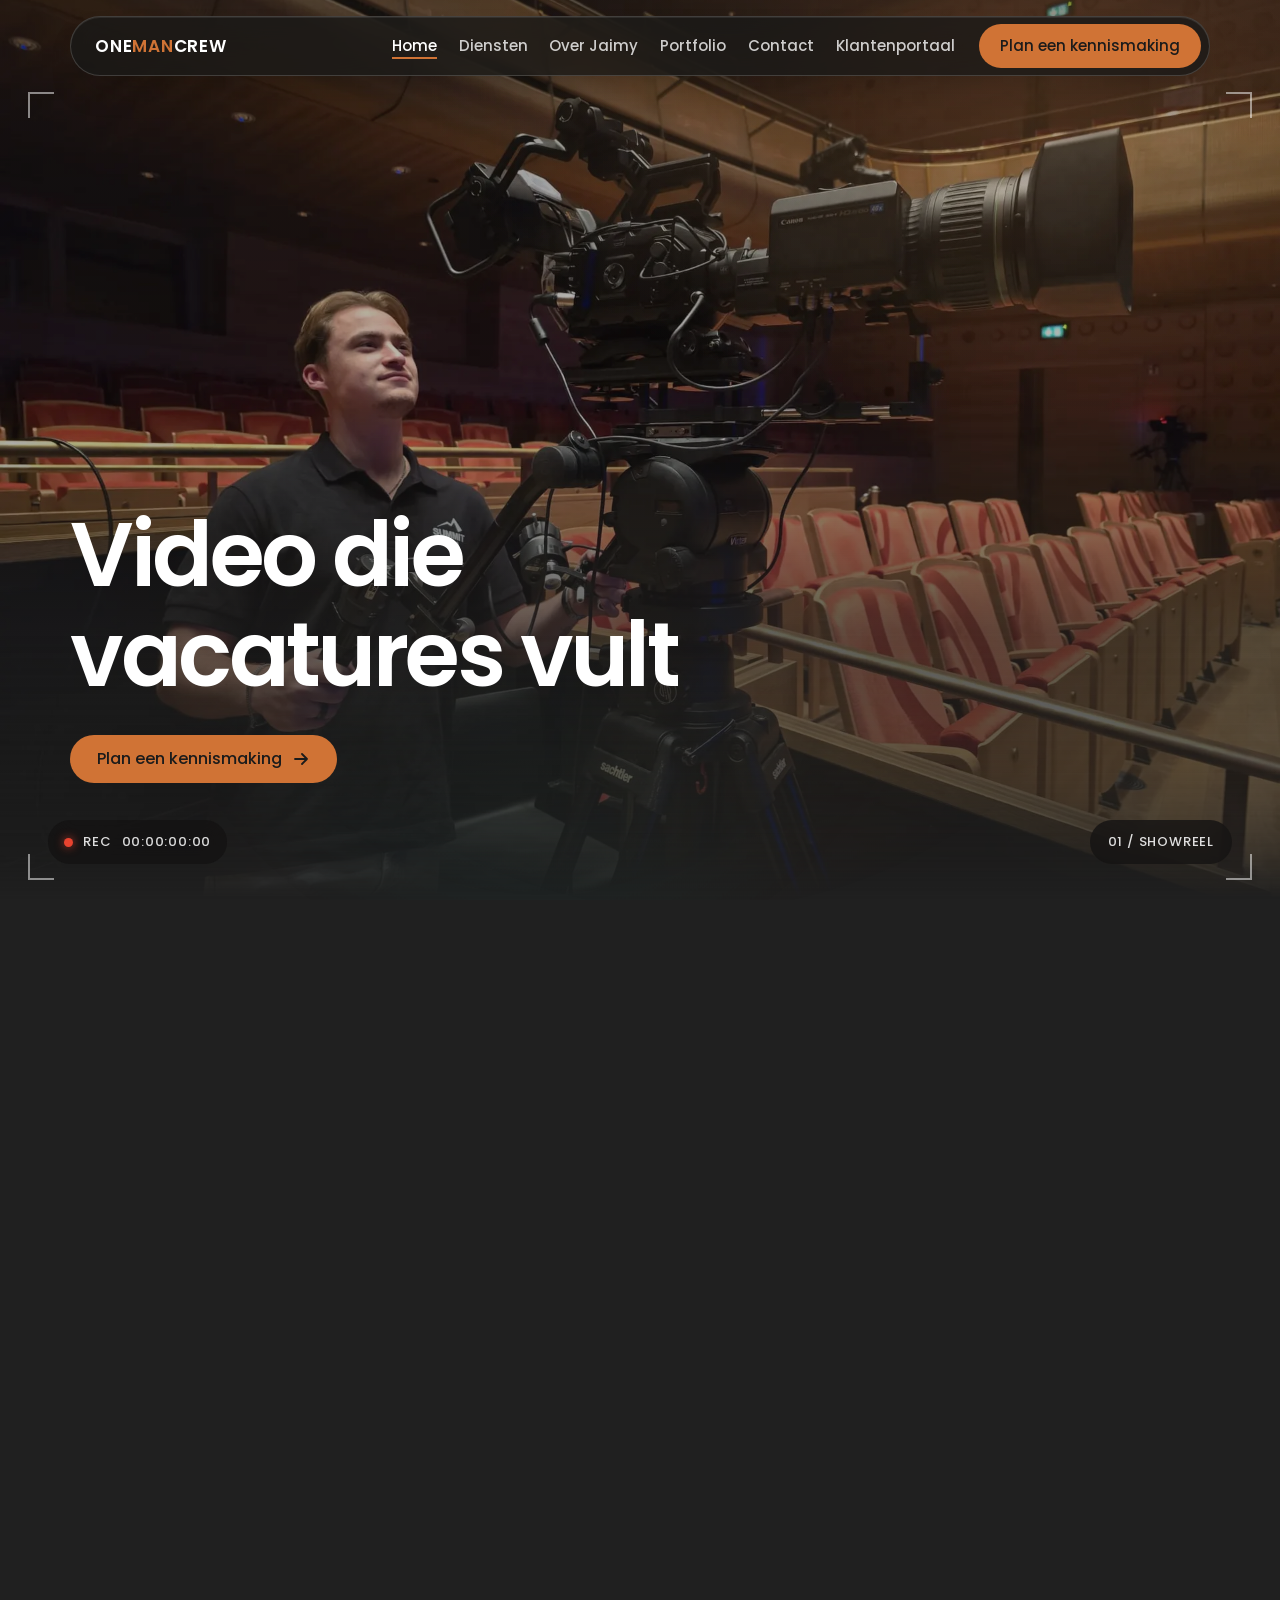
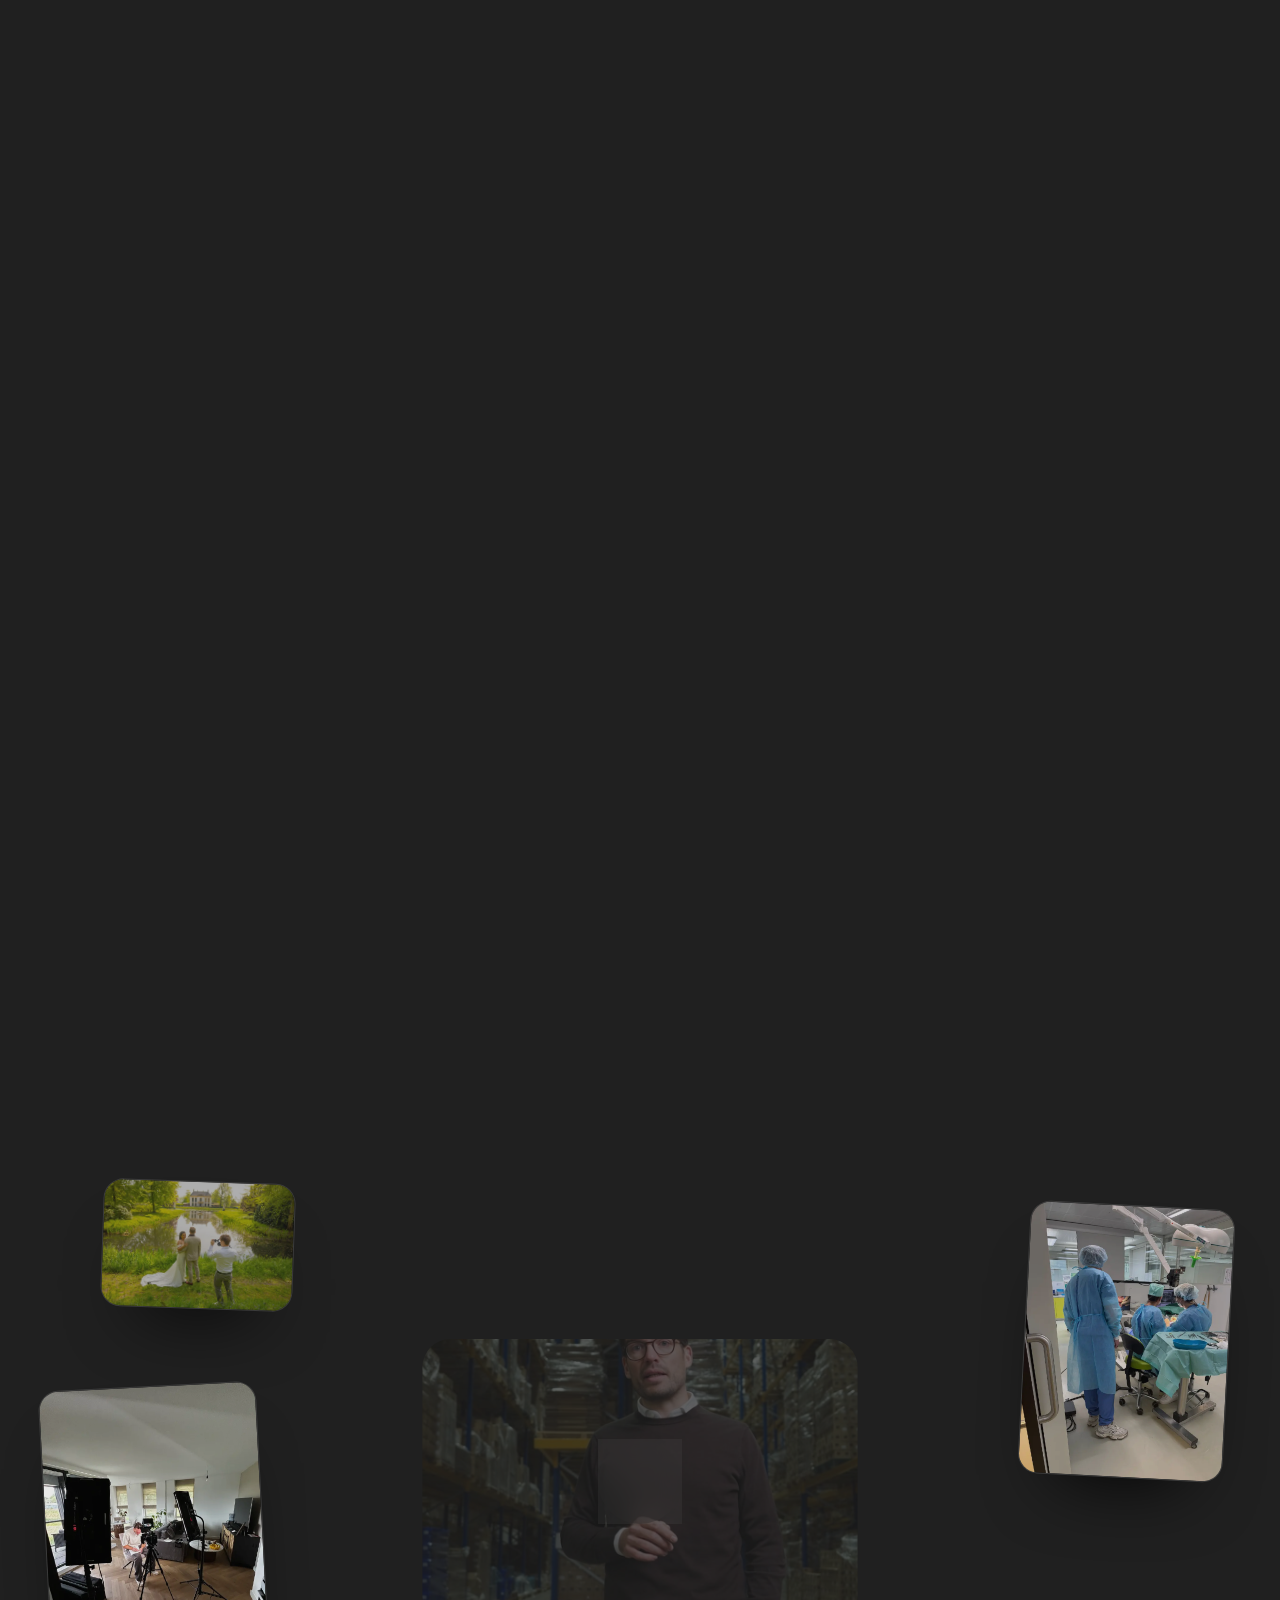
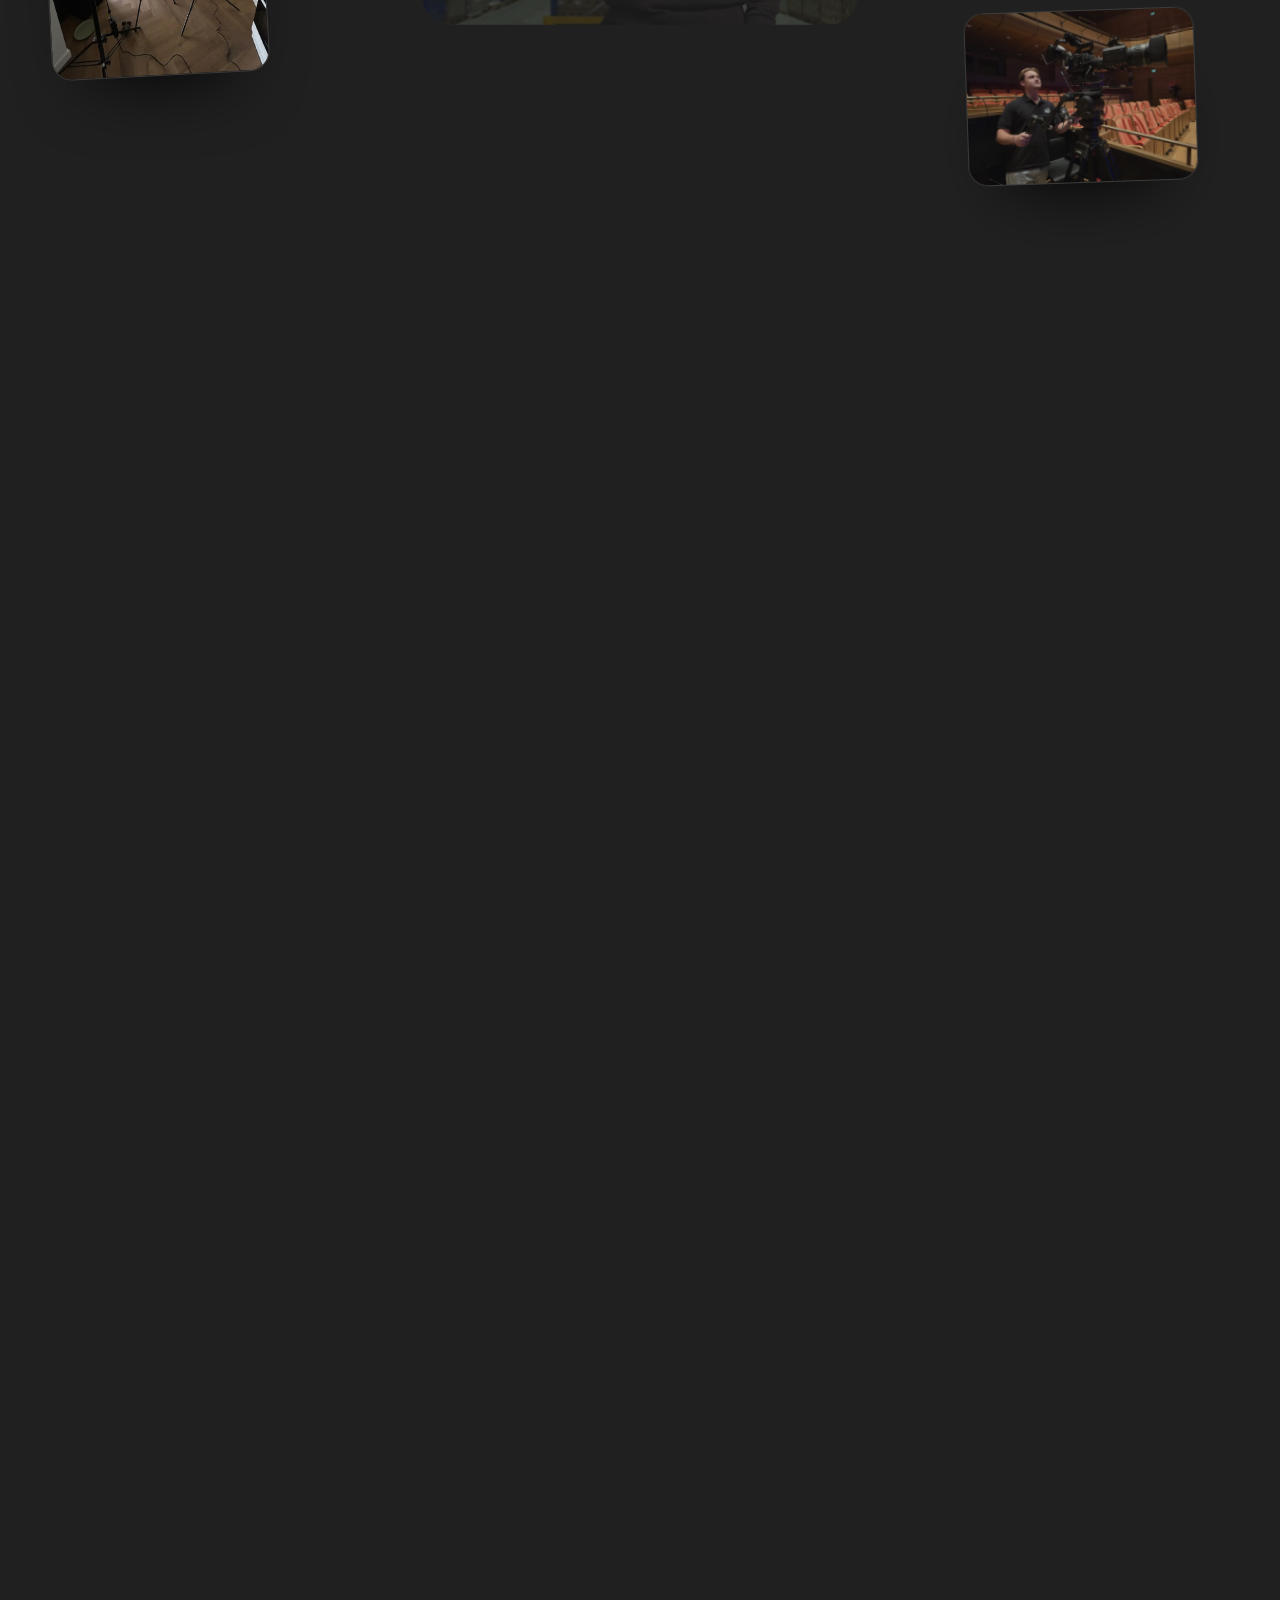
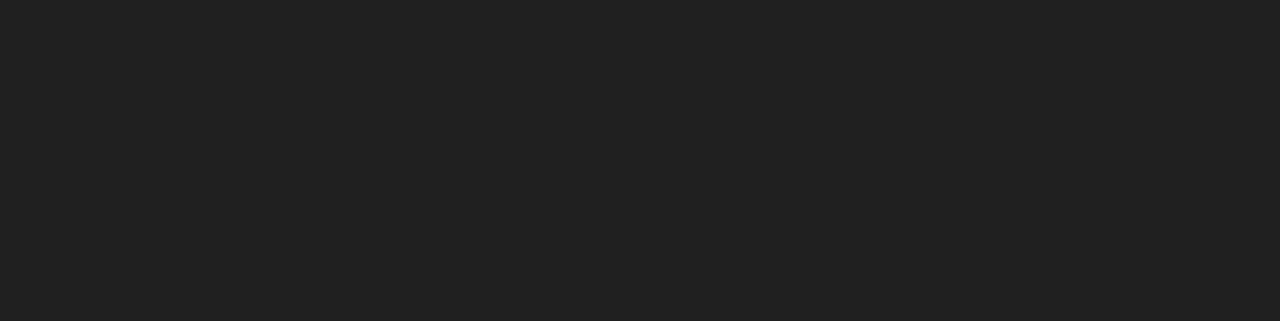
==== index.html @ 844a13d9 "Home-links wijzen naar index.html in plaats van ./ (werkt ook zonder webserver) Co-Authored-By: Clau" ====
<!DOCTYPE html>
<html lang="nl">
<head>
  <meta charset="UTF-8">
  <meta name="viewport" content="width=device-width, initial-scale=1.0, viewport-fit=cover">
  <title>ONEMANCREW | Videoproductie voor werving, onboarding en instructie</title>
  <meta name="description" content="ONEMANCREW maakt wervingsvideo's, instructievideo's en recruitment advertenties die vacatures sneller vullen en onboarding verlichten. Vanuit Limmen, actief in heel Nederland.">
  <meta name="theme-color" content="#202020">
  <link rel="canonical" href="https://onemancrew.nl/">

  <meta property="og:type" content="website">
  <meta property="og:title" content="ONEMANCREW | Videoproductie voor werving, onboarding en instructie">
  <meta property="og:description" content="Video die vacatures sneller vult, onboarding verlicht en kennis vasthoudt. Ontdek wat ONEMANCREW voor jouw bedrijf kan maken.">
  <meta property="og:url" content="https://onemancrew.nl/">
  <meta property="og:image" content="https://onemancrew.nl/assets/img/og-image.jpg">
  <meta property="og:locale" content="nl_NL">
  <meta property="og:site_name" content="ONEMANCREW">
  <meta name="twitter:card" content="summary_large_image">

  <link rel="icon" type="image/png" href="assets/icons/favicon.png">
  <link rel="apple-touch-icon" href="assets/icons/apple-touch-icon.png">
  <link rel="preload" href="assets/fonts/poppins-600.woff2" as="font" type="font/woff2" crossorigin>
  <link rel="preload" href="assets/fonts/poppins-400.woff2" as="font" type="font/woff2" crossorigin>
  <link rel="stylesheet" href="assets/css/tokens.css">
  <link rel="stylesheet" href="assets/css/base.css">
  <link rel="stylesheet" href="assets/css/components.css">
  <link rel="stylesheet" href="assets/css/pages.css">
  <link rel="stylesheet" href="assets/css/flow.css">
  <link rel="stylesheet" href="assets/css/home.css">

  <script type="application/ld+json">
  {
    "@context": "https://schema.org",
    "@type": "LocalBusiness",
    "name": "ONEMANCREW",
    "description": "ONEMANCREW maakt wervingsvideo's, info- en instructievideo's en recruitment advertenties voor bedrijven in heel Nederland.",
    "image": "https://onemancrew.nl/assets/img/og-image.jpg",
    "url": "https://onemancrew.nl/",
    "taxID": "93161301",
    "telephone": "+31624623857",
    "email": "contact@onemancrew.nl",
    "address": {
      "@type": "PostalAddress",
      "addressLocality": "Limmen",
      "addressRegion": "Noord-Holland",
      "addressCountry": "NL"
    },
    "areaServed": "NL",
    "founder": {
      "@type": "Person",
      "name": "Jaimy van der Meer"
    },
    "sameAs": [
      "https://www.linkedin.com/company/onemancrew",
      "https://www.instagram.com/onemancrew"
    ]
  }
  </script>
</head>
<body class="home" data-home>
  <a class="skip-link" href="#main">Direct naar inhoud</a>

  <header class="nav" data-nav>
    <div class="nav__pill">
      <a class="wordmark" href="index.html" aria-label="ONEMANCREW, naar de homepage">ONE<span>MAN</span>CREW</a>
      <nav class="nav__links" aria-label="Hoofdnavigatie">
        <ul>
          <li><a href="index.html" aria-current="page">Home</a></li>
          <li><a href="#aanbod">Diensten</a></li>
          <li><a href="over-ons.html">Over Jaimy</a></li>
          <li><a href="portfolio.html">Portfolio</a></li>
          <li><a href="contact.html">Contact</a></li>
          <li><a href="portaal/login.html">Klantenportaal</a></li>
        </ul>
      </nav>
      <a class="btn btn--primary btn--sm nav__cta" href="contact.html">Plan een kennismaking</a>
      <button type="button" class="nav__toggle" data-menu-toggle aria-expanded="false" aria-controls="menu" aria-label="Menu openen">
        <span></span><span></span>
      </button>
    </div>
  </header>

  <div class="menu" id="menu" data-menu data-lenis-prevent hidden>
    <nav aria-label="Mobiele navigatie">
      <ul class="menu__list">
        <li><a href="index.html" aria-current="page">Home</a></li>
        <li><a href="#aanbod">Diensten</a></li>
        <li><a href="over-ons.html">Over Jaimy</a></li>
        <li><a href="portfolio.html">Portfolio</a></li>
        <li><a href="contact.html">Contact</a></li>
        <li><a href="portaal/login.html">Klantenportaal</a></li>
      </ul>
    </nav>
    <div class="menu__foot">
      <a class="btn btn--primary" href="contact.html">Plan een kennismaking</a>
      <a class="menu__contact" href="tel:+31624623857">+31 6 24623857</a>
      <a class="menu__contact" href="mailto:contact@onemancrew.nl">contact@onemancrew.nl</a>
    </div>
  </div>

  <!-- Eén doorlopende take: vaste achtergrond met gloed, viewfinder en HUD over de hele pagina -->
  <div class="take-bg" aria-hidden="true"><i class="take-bg__warm"></i><i class="take-bg__cool"></i></div>
  <div class="viewfinder take-frame" aria-hidden="true"><i></i><i></i><i></i><i></i></div>
  <div class="take-hud">
    <div class="take-hud__rec">
      <span class="rec" aria-hidden="true"><span class="rec__dot"></span>REC <span data-take-timecode>00:00:00:00</span></span>
      <button type="button" class="hero__pause" data-motion-toggle aria-pressed="false" aria-label="Beweging pauzeren">
        <svg class="icon-pause" viewBox="0 0 14 14" fill="currentColor" aria-hidden="true"><rect x="2" y="1" width="3.5" height="12" rx="1"/><rect x="8.5" y="1" width="3.5" height="12" rx="1"/></svg>
        <svg class="icon-play" viewBox="0 0 14 14" fill="currentColor" aria-hidden="true"><path d="M3 1.2v11.6a.6.6 0 0 0 .9.5l9.3-5.8a.6.6 0 0 0 0-1L3.9.7a.6.6 0 0 0-.9.5z"/></svg>
      </button>
    </div>
    <p class="take-hud__scene" aria-hidden="true" data-take-scene>01 / SHOWREEL</p>
  </div>

  <main id="main">
    <!-- 01 SHOWREEL: schermvullende showreel, één kop, één knop.
         PLACEHOLDER: zet de showreel op assets/video/showreel.mp4 (720p, 10-15 s,
         zonder geluid, 3-5 MB) en vul hieronder data-src="assets/video/showreel.mp4" in.
         Tot die tijd staat de foto er als poster. -->
    <section class="hero take-hero" id="top" data-hero data-scene="Showreel" aria-labelledby="hero-heading">
      <div class="hero__media">
        <picture>
          <source type="image/webp" srcset="assets/img/bts/bts-05-sm.webp 960w, assets/img/bts/bts-05-lg.webp 1920w" sizes="(max-width: 767px) 300vw, 100vw">
          <img class="hero__img" src="assets/img/bts/bts-05.jpg" alt="Cameraman achter een broadcastcamera in een concertzaal met warm verlichte houten wanden" width="2000" height="1500" fetchpriority="high" decoding="async">
        </picture>
        <video class="hero__video" data-hero-video data-src="" autoplay muted loop playsinline preload="none" aria-hidden="true" tabindex="-1"></video>
      </div>
      <div class="hero__shade" aria-hidden="true"></div>
      <div class="wrap take-hero__inner">
        <h1 id="hero-heading"><span class="line"><span>Video die</span></span> <span class="line"><span>vacatures vult</span></span></h1>
        <a class="btn btn--primary take-hero__cta" href="contact.html">Plan een kennismaking
          <svg class="arrow" viewBox="0 0 18 18" fill="none" stroke="currentColor" stroke-width="1.8" stroke-linecap="round" stroke-linejoin="round" aria-hidden="true"><path d="M3 9h12M10 4l5 5-5 5"/></svg>
        </a>
      </div>
    </section>

    <!-- 02 DIENSTEN: drie videokaarten, spelen af bij hover of tik.
         PLACEHOLDER per kaart: zet een korte loop (5-8 s, zonder geluid, max 1-2 MB) op
         het genoemde pad en vul data-src in. De foto blijft de poster. -->
    <section class="scene" id="aanbod" data-scene="Diensten" aria-labelledby="aanbod-heading">
      <div class="wrap">
        <div class="scene__head">
          <h2 id="aanbod-heading">Wat ONEMANCREW voor je maakt</h2>
          <p class="lead">Drie soorten video, elk met een concreet doel voor je bedrijf.</p>
        </div>
        <div class="reels">
          <article class="reel" data-reel>
            <button type="button" class="reel__media" data-reel-toggle aria-label="Speel het voorbeeld van wervingsvideo's af">
              <img src="assets/img/bts/bts-03-sm.webp" srcset="assets/img/bts/bts-03-sm.webp 720w, assets/img/bts/bts-03-lg.webp 1920w" sizes="(min-width: 900px) 30vw, 92vw" alt="" width="720" height="960" loading="lazy" decoding="async" style="object-position: 50% 62%">
              <!-- PLACEHOLDER: assets/video/dienst-werving.mp4 -->
              <video data-src="" muted loop playsinline preload="none" tabindex="-1"></video>
            </button>
            <div class="viewfinder" aria-hidden="true"><i></i><i></i><i></i><i></i></div>
            <span class="rec reel__rec" aria-hidden="true"><span class="rec__dot"></span>REC</span>
            <div class="reel__info">
              <h3>Wervingsvideo's</h3>
              <p>Echt, zonder acteurs</p>
              <a class="reel__link" href="portfolio.html?filter=werving" aria-label="Bekijk voorbeelden van wervingsvideo's">Bekijk voorbeelden
                <svg class="arrow" viewBox="0 0 18 18" fill="none" stroke="currentColor" stroke-width="1.8" stroke-linecap="round" stroke-linejoin="round" aria-hidden="true"><path d="M3 9h12M10 4l5 5-5 5"/></svg>
              </a>
            </div>
          </article>
          <article class="reel" data-reel>
            <button type="button" class="reel__media" data-reel-toggle aria-label="Speel het voorbeeld van info- en instructievideo's af">
              <img src="assets/img/bts/bts-06-sm.webp" srcset="assets/img/bts/bts-06-sm.webp 720w, assets/img/bts/bts-06-lg.webp 1920w" sizes="(min-width: 900px) 30vw, 92vw" alt="" width="720" height="960" loading="lazy" decoding="async" style="object-position: 50% 30%">
              <!-- PLACEHOLDER: assets/video/dienst-instructie.mp4 -->
              <video data-src="" muted loop playsinline preload="none" tabindex="-1"></video>
            </button>
            <div class="viewfinder" aria-hidden="true"><i></i><i></i><i></i><i></i></div>
            <span class="rec reel__rec" aria-hidden="true"><span class="rec__dot"></span>REC</span>
            <div class="reel__info">
              <h3>Info- en instructievideo's</h3>
              <p>Eén keer uitleggen</p>
              <a class="reel__link" href="portfolio.html?filter=info" aria-label="Bekijk voorbeelden van info- en instructievideo's">Bekijk voorbeelden
                <svg class="arrow" viewBox="0 0 18 18" fill="none" stroke="currentColor" stroke-width="1.8" stroke-linecap="round" stroke-linejoin="round" aria-hidden="true"><path d="M3 9h12M10 4l5 5-5 5"/></svg>
              </a>
            </div>
          </article>
          <article class="reel" data-reel>
            <button type="button" class="reel__media" data-reel-toggle aria-label="Speel het voorbeeld van recruitment advertenties af">
              <img src="assets/img/work/mileway-poster-sm.webp" srcset="assets/img/work/mileway-poster-sm.webp 720w, assets/img/work/mileway-poster-lg.webp 1280w" sizes="(min-width: 900px) 30vw, 92vw" alt="" width="720" height="405" loading="lazy" decoding="async" style="object-position: 52% 50%">
              <!-- PLACEHOLDER: assets/video/dienst-advertenties.mp4 -->
              <video data-src="" muted loop playsinline preload="none" tabindex="-1"></video>
            </button>
            <div class="viewfinder" aria-hidden="true"><i></i><i></i><i></i><i></i></div>
            <span class="rec reel__rec" aria-hidden="true"><span class="rec__dot"></span>REC</span>
            <div class="reel__info">
              <h3>Recruitment advertenties</h3>
              <p>Opvallen op social</p>
              <a class="reel__link" href="portfolio.html?filter=advertenties" aria-label="Bekijk voorbeelden van recruitment advertenties">Bekijk voorbeelden
                <svg class="arrow" viewBox="0 0 18 18" fill="none" stroke="currentColor" stroke-width="1.8" stroke-linecap="round" stroke-linejoin="round" aria-hidden="true"><path d="M3 9h12M10 4l5 5-5 5"/></svg>
              </a>
            </div>
          </article>
        </div>
      </div>
    </section>

    <!-- 03 RESULTAAT: problemen en resultaten in één rij met grote cijfers -->
    <section class="scene" id="resultaat" data-scene="Resultaat" aria-labelledby="resultaat-heading">
      <div class="wrap">
        <div class="scene__head">
          <h2 id="resultaat-heading">Wat video je oplevert</h2>
          <p class="lead">Geen garanties, maar de richting die klanten vaak zien na een goede video.</p>
        </div>
        <ul class="figures">
          <li class="figure">
            <p class="figure__num">100<small>%</small></p>
            <p class="figure__note">betere kandidaten</p>
            <p class="tag">Wervingsvideo</p>
          </li>
          <li class="figure">
            <p class="figure__num">5,5<small>uur</small></p>
            <p class="figure__note">per week</p>
            <p class="tag">Instructievideo</p>
          </li>
          <li class="figure">
            <p class="figure__num">75<small>%</small></p>
            <p class="figure__note">van de kennis blijft behouden</p>
            <p class="tag">Instructievideo</p>
          </li>
          <li class="figure">
            <p class="figure__num">100<small>%</small></p>
            <p class="figure__note">zelfverzekerd starten</p>
            <p class="tag">Wervingsvideo</p>
          </li>
        </ul>
        <details class="more">
          <summary class="more__toggle"><span class="more__closed">Meer lezen</span><span class="more__open">Minder lezen</span></summary>
          <div class="more__body">
            <div>
              <h3 class="more__title">Drie herkenbare problemen</h3>
              <ul class="more__list">
                <li><strong>Vacatures blijven te lang openstaan.</strong> Elke week zonder de juiste kandidaat kost geld en zet druk op de rest van je team.</li>
                <li><strong>Onboarding kost collega's te veel tijd.</strong> Nieuwe medewerkers vragen om uitleg die je beste mensen van hun werk houdt.</li>
                <li><strong>Instructies en handleidingen worden niet gelezen.</strong> Belangrijke kennis staat wel op papier, maar bereikt in de praktijk bijna niemand.</li>
              </ul>
            </div>
            <div>
              <h3 class="more__title">Wat de cijfers betekenen</h3>
              <ul class="more__list">
                <li><strong>Meer sollicitaties op je vacature.</strong> Kandidaten die vooraf weten wat de functie inhoudt, solliciteren sneller en passen beter bij de rol.</li>
                <li><strong>Minder tijd kwijt aan mondelinge uitleg.</strong> Een instructievideo legt het één keer goed uit, in plaats van dat collega's het steeds opnieuw moeten doen.</li>
                <li><strong>Minder kennisverlies door personeelsverloop.</strong> Kennis van vertrekkende medewerkers gaat niet verloren, maar staat vast op video voor iedereen die na hen komt.</li>
                <li><strong>Minder verloop door realistische verwachtingen.</strong> Nieuwe medewerkers weten al voor hun eerste werkdag wat ze kunnen verwachten. Dat scheelt teleurstellingen achteraf.</li>
              </ul>
            </div>
          </div>
        </details>
      </div>
    </section>

    <!-- 04 WERK: laatste werk. In fase 3 komen hier de zwevende 3D-panelen omheen. -->
    <section class="scene" id="werk" data-scene="Werk" aria-labelledby="werk-heading">
      <div class="wrap">
        <div class="scene__head scene__head--row">
          <div>
            <h2 id="werk-heading">Laatste werk</h2>
            <p class="lead">Welkomstvideo voor nieuwe klanten die net zijn begonnen bij Mileway.</p>
          </div>
          <div class="btn-row">
            <a class="btn btn--secondary" href="portfolio.html#project-05">Bekijk het project</a>
            <a class="link" href="portfolio.html">Bekijk al het werk</a>
          </div>
        </div>
        <div class="work-stage" data-work-stage>
          <!-- Zwevende panelen uit het portfolio. Dit is de statische versie; op apparaten die het
               aankunnen zet assets/js/work-3d.js er 3D-panelen voor in de plaats.
               PLACEHOLDER: geef een paneel data-video="assets/video/paneel-1.mp4" (korte loop,
               zonder geluid, max 1 MB) om er een bewegend videopaneel van te maken. -->
          <ul class="float" data-float aria-hidden="true">
            <li class="float__item float__item--a" data-float-item data-depth="-140" data-turn="16" data-focus="50 62" data-video=""><img src="assets/img/bts/bts-03-sm.webp" alt="" width="720" height="960" loading="lazy" decoding="async" style="object-position: 50% 62%"></li>
            <li class="float__item float__item--b" data-float-item data-depth="-520" data-turn="22" data-focus="55 50" data-video=""><img src="assets/img/bts/bts-04-sm.webp" alt="" width="800" height="533" loading="lazy" decoding="async" style="object-position: 55% 50%"></li>
            <li class="float__item float__item--c" data-float-item data-depth="-220" data-turn="-16" data-focus="50 35" data-video=""><img src="assets/img/bts/bts-06-sm.webp" alt="" width="720" height="960" loading="lazy" decoding="async" style="object-position: 50% 35%"></li>
            <li class="float__item float__item--d" data-float-item data-depth="-420" data-turn="-22" data-focus="38 45" data-video=""><img src="assets/img/bts/bts-05-sm.webp" alt="" width="960" height="720" loading="lazy" decoding="async" style="object-position: 38% 45%"></li>
          </ul>
          <div class="player" data-player>
            <video preload="none" playsinline controls poster="assets/img/work/mileway-poster.jpg" aria-label="Onboardingvideo voor Mileway">
              <source src="assets/video/mileway-onboarding.mp4" type="video/mp4">
            </video>
            <picture>
              <source type="image/webp" srcset="assets/img/work/mileway-poster-sm.webp 720w, assets/img/work/mileway-poster-lg.webp 1280w" sizes="(min-width: 1024px) 70vw, 100vw">
              <img class="player__poster" src="assets/img/work/mileway-poster.jpg" alt="" width="1920" height="1080" loading="lazy" decoding="async">
            </picture>
            <div class="viewfinder" aria-hidden="true"><i></i><i></i><i></i><i></i></div>
            <button type="button" class="player__play" data-player-play aria-label="Speel de onboardingvideo voor Mileway af">
              <span class="player__disc"><svg viewBox="0 0 24 24" fill="currentColor" aria-hidden="true"><path d="M6 3.5v17a1 1 0 0 0 1.5.9l14-8.5a1 1 0 0 0 0-1.8l-14-8.5A1 1 0 0 0 6 3.5z"/></svg></span>
            </button>
          </div>
        </div>
      </div>
    </section>

    <!-- 05 WERKWIJZE: vier stappen, elk één regel -->
    <section class="scene" id="werkwijze" data-scene="Werkwijze" aria-labelledby="werkwijze-heading">
      <div class="wrap">
        <div class="scene__head">
          <h2 id="werkwijze-heading">Van kennismaking tot oplevering</h2>
          <p class="lead">Vier stappen, met mij als vast aanspreekpunt van het eerste gesprek tot de definitieve video.</p>
        </div>
        <ol class="shots">
          <li>
            <span class="shots__num" aria-hidden="true">01</span>
            <h3>Kennismaking</h3>
            <p>Ik bespreek je doel, je doelgroep en de boodschap die moet landen.</p>
          </li>
          <li>
            <span class="shots__num" aria-hidden="true">02</span>
            <h3>Concept en script</h3>
            <p>Je krijgt een concreet plan en script, geen verrassingen achteraf.</p>
          </li>
          <li>
            <span class="shots__num" aria-hidden="true">03</span>
            <h3>Opname</h3>
            <p>Op locatie of in de studio, inclusief dronebeeld waar dat waarde toevoegt.</p>
          </li>
          <li>
            <span class="shots__num" aria-hidden="true">04</span>
            <h3>Montage en oplevering</h3>
            <p>Je ontvangt de video in de formaten die je nodig hebt, klaar voor gebruik.</p>
          </li>
        </ol>
      </div>
    </section>
  </main>

  <!-- AFSLUITING + FOOTER -->
  <footer class="closing" id="afsluiting" data-scene="Contact">
    <div class="glow glow--low" aria-hidden="true"></div>
    <div class="wrap">
      <div class="closing__cta">
        <h2>Zie wat video voor jouw bedrijf doet</h2>
        <p class="lead">Plan een vrijblijvende kennismaking en ontdek wat video voor jouw bedrijf kan doen.</p>
        <div class="btn-row">
          <a class="btn btn--primary" href="contact.html">Plan een kennismaking
            <svg class="arrow" viewBox="0 0 18 18" fill="none" stroke="currentColor" stroke-width="1.8" stroke-linecap="round" stroke-linejoin="round" aria-hidden="true"><path d="M3 9h12M10 4l5 5-5 5"/></svg>
          </a>
          <a class="btn btn--secondary" href="portfolio.html">Bekijk het portfolio</a>
        </div>
      </div>
      <div class="closing__grid">
        <div class="closing__brand">
          <a class="wordmark" href="index.html" aria-label="ONEMANCREW, naar de homepage">ONE<span>MAN</span>CREW</a>
          <p class="closing__slogan">Masters of creative thinking.</p>
          <p class="muted">Video die vacatures sneller vult, onboarding verlicht en kennis vasthoudt. Eenmalig gemaakt, blijvend inzetbaar.</p>
        </div>
        <div>
          <h3>Navigatie</h3>
          <ul class="closing__list">
            <li><a href="index.html">Home</a></li>
            <li><a href="index.html#aanbod">Diensten</a></li>
            <li><a href="over-ons.html">Over Jaimy</a></li>
            <li><a href="portfolio.html">Portfolio</a></li>
            <li><a href="contact.html">Contact</a></li>
          </ul>
        </div>
        <div>
          <h3>Contact</h3>
          <ul class="closing__list">
            <li><a href="mailto:contact@onemancrew.nl">contact@onemancrew.nl</a></li>
            <li><a href="tel:+31624623857">+31 6 24623857</a></li>
            <li><span>Limmen, werkzaam in heel Nederland</span></li>
          </ul>
        </div>
        <div>
          <h3>Volgen</h3>
          <ul class="closing__list">
            <li><a href="https://www.linkedin.com/company/onemancrew" target="_blank" rel="noopener noreferrer">LinkedIn</a></li>
            <li><a href="https://www.instagram.com/onemancrew" target="_blank" rel="noopener noreferrer">Instagram</a></li>
          </ul>
        </div>
      </div>
      <div class="closing__legal">
        <p>KvK 93161301</p>
        <p>&copy; <span data-year>2026</span> ONEMANCREW. Alle rechten voorbehouden.</p>
        <p>Deze website is mogelijk gemaakt door <a class="text-link" href="https://brand-on.org" target="_blank" rel="noopener">brand-on.org</a></p>
      </div>
    </div>
  </footer>

  <script type="module" src="assets/js/main.js"></script>
</body>
</html>
---- assets/css/tokens.css ----
/* ONEMANCREW — tokens
   Kleuren en font komen uit de bestaande site (style.css): #202020, #d07335,
   teal #148a8a, REC-rood #e8432f, Poppins. Poppins staat lokaal in assets/fonts. */

@font-face {
  font-family: 'Poppins';
  font-style: normal;
  font-weight: 400;
  font-display: swap;
  src: url('../fonts/poppins-400.woff2') format('woff2');
}
@font-face {
  font-family: 'Poppins';
  font-style: normal;
  font-weight: 500;
  font-display: swap;
  src: url('../fonts/poppins-500.woff2') format('woff2');
}
@font-face {
  font-family: 'Poppins';
  font-style: normal;
  font-weight: 600;
  font-display: swap;
  src: url('../fonts/poppins-600.woff2') format('woff2');
}

:root {
  color-scheme: dark;

  /* Kleur */
  --c-bg: #202020;
  --c-bg-deep: #181818;
  --c-surface: #282828;
  --c-surface-raised: #2f2f2f;
  --c-ink: #ffffff;
  --c-ink-soft: rgba(255, 255, 255, 0.78);
  --c-ink-muted: rgba(255, 255, 255, 0.62);
  --c-line: rgba(255, 255, 255, 0.14);
  --c-line-strong: rgba(255, 255, 255, 0.28);
  --c-accent: #d07335;
  --c-accent-hi: #e08a4f;
  --c-accent-dark: #9c5322;
  --c-accent-ink: #1b1b1b;
  --c-amber: #ffb46b;
  --c-teal: #148a8a;
  --c-rec: #e8432f;
  --c-error: #ff9d8a;

  /* Glas: één recept voor alle panelen en kaarten */
  --glass-bg: linear-gradient(155deg, rgba(255, 255, 255, 0.1), rgba(255, 255, 255, 0.035));
  --glass-bg-solid: rgba(52, 50, 48, 0.92);
  --glass-line: rgba(255, 255, 255, 0.16);
  --glass-blur: blur(22px) saturate(1.25);
  --glass-shadow: inset 0 1px 0 rgba(255, 255, 255, 0.1), 0 30px 60px -36px rgba(0, 0, 0, 0.75);

  /* Typografie */
  --font: 'Poppins', 'Segoe UI', Arial, sans-serif;
  --t-hero: clamp(2.5rem, 7vw, 6.75rem);
  --t-h1: clamp(2.25rem, 5.2vw, 4.75rem);
  --t-h2: clamp(1.85rem, 3.3vw, 3rem);
  --t-h3: clamp(1.25rem, 1.7vw, 1.5rem);
  --t-lead: clamp(1.06rem, 1.3vw, 1.25rem);
  --t-body: 1rem;
  --t-small: 0.875rem;
  --t-label: 0.8125rem;
  --t-stat: clamp(1.75rem, 2.9vw, 2.6rem);

  /* Maat en ritme */
  --gut: clamp(20px, 5.5vw, 80px);
  --wrap: 1280px;
  --s-1: 4px;
  --s-2: 8px;
  --s-3: 12px;
  --s-4: 16px;
  --s-5: 24px;
  --s-6: 32px;
  --s-7: 48px;
  --s-8: 64px;
  --s-9: 96px;
  --s-10: 128px;
  --pad-top: clamp(104px, 14vh, 136px);
  --pad-bottom: clamp(56px, 9vh, 88px);
  --nav-top: 16px;
  --nav-h: 60px;

  /* Rondingen */
  --r-sm: 12px;
  --r-md: 20px;
  --r-lg: 28px;
  --r-pill: 999px;

  /* Beweging */
  --ease: cubic-bezier(0.2, 0.8, 0.2, 1);
  --ease-enter: cubic-bezier(0.22, 1, 0.36, 1);
  --m-in: 150ms;
  --m-out: 120ms;
  --m-press: 90ms;
  --m-image: 600ms;
}

@media (max-width: 639px) {
  :root {
    --pad-top: 96px;
    --pad-bottom: 56px;
    --nav-top: 12px;
    --nav-h: 56px;
    --r-lg: 22px;
    --r-md: 16px;
    /* Lichtere variant op telefoons: minder blur */
    --glass-blur: blur(12px);
  }
}
---- assets/css/base.css ----
/* ONEMANCREW — basis: reset, typografie, layout, toegankelijkheid */

*,
*::before,
*::after {
  box-sizing: border-box;
}

html {
  -webkit-text-size-adjust: 100%;
  text-size-adjust: 100%;
  scroll-padding-top: 0;
}

html,
body {
  margin: 0;
}

body {
  min-height: 100svh;
  background: var(--c-bg);
  color: var(--c-ink);
  font-family: var(--font);
  font-size: var(--t-body);
  font-weight: 400;
  line-height: 1.65;
  -webkit-font-smoothing: antialiased;
  -moz-osx-font-smoothing: grayscale;
  overflow-x: hidden;
}

img,
picture,
video,
canvas,
svg {
  display: block;
  max-width: 100%;
}

img,
video {
  height: auto;
}

h1,
h2,
h3,
p,
ul,
ol,
dl,
dd,
figure {
  margin: 0;
}

ul,
ol {
  padding: 0;
  list-style: none;
}

h1,
h2,
h3 {
  font-weight: 500;
  line-height: 1.1;
  letter-spacing: -0.025em;
  text-wrap: balance;
  hyphens: manual;
}

h1 {
  font-size: var(--t-h1);
  font-weight: 600;
  line-height: 1;
  letter-spacing: -0.04em;
}

h2 {
  font-size: var(--t-h2);
}

h3 {
  font-size: var(--t-h3);
  line-height: 1.25;
  letter-spacing: -0.01em;
}

p {
  text-wrap: pretty;
}

a {
  color: inherit;
  text-decoration: none;
}

button,
input,
select,
textarea {
  font: inherit;
  color: inherit;
}

button {
  background: none;
  border: 0;
  padding: 0;
  cursor: pointer;
}

[hidden] {
  display: none !important;
}

::selection {
  background: var(--c-accent);
  color: var(--c-accent-ink);
}

/* Zichtbare focus: direct, zonder overgang */
:focus-visible {
  outline: 2px solid var(--c-amber);
  outline-offset: 3px;
  border-radius: 6px;
}

.visually-hidden {
  position: absolute;
  width: 1px;
  height: 1px;
  margin: -1px;
  padding: 0;
  overflow: hidden;
  clip: rect(0 0 0 0);
  clip-path: inset(50%);
  white-space: nowrap;
  border: 0;
}

.skip-link {
  position: fixed;
  top: 12px;
  left: 12px;
  z-index: 100;
  padding: 12px 20px;
  border-radius: var(--r-pill);
  background: var(--c-accent);
  color: var(--c-accent-ink);
  font-weight: 500;
  transform: translateY(-200%);
}

.skip-link:focus {
  transform: none;
}

/* Layout */
.wrap {
  width: min(100% - 2 * var(--gut), var(--wrap));
  margin-inline: auto;
  position: relative;
  z-index: 1;
}

.section {
  position: relative;
  padding: var(--pad-top) 0 var(--pad-bottom);
  isolation: isolate;
}

.section__head {
  max-width: 46rem;
  margin-bottom: var(--s-7);
}

.section__head .lead {
  margin-top: var(--s-4);
}

@media (max-width: 639px) {
  .section__head {
    margin-bottom: var(--s-6);
  }
}

.lead {
  font-size: var(--t-lead);
  line-height: 1.55;
  color: var(--c-ink-soft);
  max-width: 38rem;
}

.muted {
  color: var(--c-ink-muted);
}

.eyebrow {
  margin-bottom: var(--s-4);
  font-size: var(--t-label);
  font-weight: 500;
  line-height: 1.3;
  color: var(--c-amber);
}

.tag {
  font-size: var(--t-label);
  font-weight: 500;
  line-height: 1.3;
  color: var(--c-amber);
}

.grid {
  display: grid;
  grid-template-columns: repeat(12, minmax(0, 1fr));
  gap: var(--s-5);
}

@media (max-width: 639px) {
  .grid {
    gap: var(--s-3);
  }
}

/* Sfeer: amber licht dat uit het donker komt, teal alleen als zachte gloed */
.glow {
  position: absolute;
  inset: 0;
  z-index: -1;
  overflow: hidden;
  pointer-events: none;
}

.glow::before,
.glow::after {
  content: '';
  position: absolute;
  border-radius: 50%;
}

.glow::before {
  width: min(62vw, 880px);
  aspect-ratio: 1;
  top: -12%;
  right: -14%;
  background: radial-gradient(closest-side, rgba(208, 115, 53, 0.3), rgba(208, 115, 53, 0.08) 55%, transparent);
}

.glow::after {
  width: min(48vw, 640px);
  aspect-ratio: 1;
  bottom: -18%;
  left: -12%;
  background: radial-gradient(closest-side, rgba(20, 138, 138, 0.2), rgba(20, 138, 138, 0.05) 55%, transparent);
}

.glow--left::before {
  right: auto;
  left: -16%;
  top: 4%;
}

.glow--left::after {
  left: auto;
  right: -10%;
  bottom: -10%;
}

.glow--low::before {
  top: auto;
  bottom: -30%;
  right: 12%;
}

.glow--low::after {
  bottom: auto;
  top: -20%;
  left: -8%;
}

@media (prefers-reduced-motion: reduce) {
  *,
  *::before,
  *::after {
    animation-duration: 0.001ms !important;
    animation-iteration-count: 1 !important;
    transition-duration: 0.001ms !important;
    scroll-behavior: auto !important;
  }
}
---- assets/css/components.css ----
/* ONEMANCREW — componenten */

/* ---------- Wordmark: ONE MAN CREW, MAN in oranje ---------- */
.wordmark {
  display: inline-flex;
  align-items: center;
  min-height: 44px;
  font-size: 1.0625rem;
  font-weight: 600;
  letter-spacing: 0.04em;
  line-height: 1;
  white-space: nowrap;
}

.wordmark span {
  color: var(--c-accent);
}

/* ---------- Knoppen: één paar ---------- */
.btn {
  display: inline-flex;
  align-items: center;
  justify-content: center;
  gap: 10px;
  min-height: 48px;
  padding: 0 26px;
  border: 1px solid transparent;
  border-radius: var(--r-pill);
  font-size: 1rem;
  font-weight: 500;
  line-height: 1.2;
  white-space: nowrap;
  cursor: pointer;
  transition: background-color var(--m-in) var(--ease), border-color var(--m-in) var(--ease),
    transform var(--m-in) var(--ease);
}

.btn--primary {
  background: var(--c-accent);
  color: var(--c-accent-ink);
}

.btn--secondary {
  background: rgba(255, 255, 255, 0.06);
  border-color: var(--c-line-strong);
  color: var(--c-ink);
  -webkit-backdrop-filter: var(--glass-blur);
  backdrop-filter: var(--glass-blur);
}

.btn--sm {
  min-height: 44px;
  padding: 0 20px;
  font-size: 0.9375rem;
}

.btn .arrow {
  width: 18px;
  height: 18px;
  flex: none;
  transition: transform var(--m-in) var(--ease);
}

.btn:active {
  transform: translateY(1px) scale(0.985);
  transition-duration: var(--m-press);
}

@media (hover: hover) and (pointer: fine) {
  .btn:hover {
    transform: translateY(-1px);
  }

  .btn--primary:hover {
    background: var(--c-accent-hi);
  }

  .btn--secondary:hover {
    background: rgba(255, 255, 255, 0.13);
    border-color: rgba(255, 255, 255, 0.5);
  }

  .btn:hover .arrow {
    transform: translateX(3px);
  }

  .btn:active {
    transform: translateY(1px) scale(0.985);
  }
}

.btn-row {
  display: flex;
  flex-wrap: wrap;
  gap: var(--s-3);
  align-items: center;
}

@media (max-width: 639px) {
  .btn-row > .btn {
    width: 100%;
  }
}

/* ---------- Tekstlink: lijn tekent zich bij hover ---------- */
.link {
  display: inline-flex;
  align-items: center;
  min-height: 44px;
  font-weight: 500;
  color: var(--c-ink);
  background: linear-gradient(currentColor, currentColor) 0 calc(50% + 0.75em) / 0 1px no-repeat,
    linear-gradient(var(--c-line-strong), var(--c-line-strong)) 0 calc(50% + 0.75em) / 100% 1px no-repeat;
  transition: background-size var(--m-in) var(--ease);
}

@media (hover: hover) and (pointer: fine) {
  .link:hover {
    background-size: 100% 1px, 100% 1px;
  }
}

.text-link {
  text-decoration: underline;
  text-decoration-color: var(--c-line-strong);
  text-underline-offset: 4px;
  transition: text-decoration-color var(--m-in) var(--ease);
}

.text-link:hover {
  text-decoration-color: currentColor;
}

/* ---------- Glas ---------- */
.glass {
  background: var(--glass-bg);
  border: 1px solid var(--glass-line);
  border-radius: var(--r-lg);
  box-shadow: var(--glass-shadow);
  -webkit-backdrop-filter: var(--glass-blur);
  backdrop-filter: var(--glass-blur);
}

@supports not ((backdrop-filter: blur(1px)) or (-webkit-backdrop-filter: blur(1px))) {
  .glass {
    background: var(--glass-bg-solid);
  }
}

.card {
  display: flex;
  flex-direction: column;
  gap: var(--s-4);
  padding: clamp(22px, 2.4vw, 32px);
}

.card p {
  color: var(--c-ink-soft);
}

.card--link {
  transition: transform 180ms var(--ease), border-color 180ms var(--ease);
}

@media (hover: hover) and (pointer: fine) {
  .card--link:hover {
    transform: translateY(-2px);
    border-color: rgba(255, 255, 255, 0.34);
  }
}

/* ---------- Navigatie: zwevende pil ---------- */
.nav {
  position: fixed;
  top: var(--nav-top);
  left: 0;
  right: 0;
  z-index: 50;
  pointer-events: none;
}

.nav__pill {
  pointer-events: auto;
  width: min(100% - 2 * var(--gut), var(--wrap));
  min-height: var(--nav-h);
  margin-inline: auto;
  padding: 0 8px 0 24px;
  display: flex;
  align-items: center;
  gap: var(--s-5);
  border: 1px solid var(--glass-line);
  border-radius: var(--r-pill);
  background: rgba(26, 25, 24, 0.8);
  box-shadow: inset 0 1px 0 rgba(255, 255, 255, 0.08), 0 18px 40px -24px rgba(0, 0, 0, 0.8);
  -webkit-backdrop-filter: blur(20px) saturate(1.3);
  backdrop-filter: blur(20px) saturate(1.3);
}

@supports not ((backdrop-filter: blur(1px)) or (-webkit-backdrop-filter: blur(1px))) {
  .nav__pill {
    background: rgba(26, 25, 24, 0.95);
  }
}

.nav__links {
  margin-left: auto;
}

.nav__links ul {
  display: flex;
  align-items: center;
  gap: clamp(14px, 1.7vw, 28px);
}

.nav__links a {
  position: relative;
  display: inline-flex;
  align-items: center;
  min-height: 44px;
  font-size: 0.9375rem;
  font-weight: 500;
  color: var(--c-ink-soft);
  white-space: nowrap;
  transition: color var(--m-in) var(--ease);
}

.nav__links a::after {
  content: '';
  position: absolute;
  left: 0;
  right: 0;
  bottom: 9px;
  height: 1px;
  background: currentColor;
  transform: scaleX(0);
  transform-origin: left;
  transition: transform var(--m-in) var(--ease);
}

.nav__links a:hover,
.nav__links a[aria-current='page'] {
  color: var(--c-ink);
}

.nav__links a:hover::after {
  transform: scaleX(1);
}

.nav__links a[aria-current='page']::after {
  height: 2px;
  background: var(--c-accent);
  transform: scaleX(1);
}

.nav__toggle {
  display: none;
  width: 44px;
  height: 44px;
  margin-left: auto;
  border-radius: 50%;
  border: 1px solid var(--c-line-strong);
  background: rgba(255, 255, 255, 0.06);
  align-items: center;
  justify-content: center;
  flex-direction: column;
  gap: 5px;
}

.nav__toggle span {
  width: 18px;
  height: 2px;
  border-radius: 2px;
  background: var(--c-ink);
  transition: transform 200ms var(--ease);
}

.nav__toggle[aria-expanded='true'] span:first-child {
  transform: translateY(3.5px) rotate(45deg);
}

.nav__toggle[aria-expanded='true'] span:last-child {
  transform: translateY(-3.5px) rotate(-45deg);
}

@media (max-width: 1139px) {
  .nav__links {
    display: none;
  }

  .nav__cta {
    margin-left: auto;
  }

  .nav__toggle {
    display: inline-flex;
    margin-left: 0;
  }

  .nav__pill {
    gap: var(--s-3);
    padding-left: 20px;
  }
}

@media (max-width: 639px) {
  .nav__cta {
    display: none;
  }

  .nav__toggle {
    margin-left: auto;
  }

  .nav__pill {
    padding: 0 6px 0 18px;
  }
}

/* Volledig scherm menu op kleine schermen */
.menu {
  position: fixed;
  inset: 0;
  z-index: 40;
  display: flex;
  flex-direction: column;
  padding: calc(var(--nav-top) + var(--nav-h) + 24px) var(--gut) 32px;
  background: rgba(24, 24, 24, 0.97);
  overflow-y: auto;
}

.menu__list a {
  display: flex;
  align-items: center;
  min-height: 56px;
  border-bottom: 1px solid var(--c-line);
  font-size: 1.375rem;
  font-weight: 500;
}

.menu__list a[aria-current='page'] {
  color: var(--c-accent-hi);
}

.menu__foot {
  margin-top: auto;
  padding-top: var(--s-6);
  display: grid;
  gap: var(--s-2);
}

.menu__foot .btn {
  width: 100%;
  margin-bottom: var(--s-3);
}

.menu__contact {
  display: flex;
  align-items: center;
  min-height: 44px;
  color: var(--c-ink-soft);
}

@media (min-width: 1140px) {
  .menu {
    display: none !important;
  }
}

/* ---------- Viewfinder-hoekjes en REC ---------- */
.viewfinder {
  position: absolute;
  inset: var(--vf-inset, 20px);
  pointer-events: none;
  z-index: 2;
}

.viewfinder i {
  position: absolute;
  width: var(--vf-size, 26px);
  height: var(--vf-size, 26px);
  border: 2px solid rgba(255, 255, 255, 0.72);
}

.viewfinder i:nth-child(1) {
  top: 0;
  left: 0;
  border-right: 0;
  border-bottom: 0;
}

.viewfinder i:nth-child(2) {
  top: 0;
  right: 0;
  border-left: 0;
  border-bottom: 0;
}

.viewfinder i:nth-child(3) {
  bottom: 0;
  left: 0;
  border-right: 0;
  border-top: 0;
}

.viewfinder i:nth-child(4) {
  bottom: 0;
  right: 0;
  border-left: 0;
  border-top: 0;
}

.rec {
  display: inline-flex;
  align-items: center;
  gap: 10px;
  font-size: var(--t-label);
  font-weight: 500;
  letter-spacing: 0.06em;
  font-variant-numeric: tabular-nums;
  color: rgba(255, 255, 255, 0.86);
}

.rec__dot {
  width: 9px;
  height: 9px;
  border-radius: 50%;
  background: var(--c-rec);
  box-shadow: 0 0 10px rgba(232, 67, 47, 0.8);
}

/* ---------- Videospeler (klik om af te spelen) ---------- */
.player {
  position: relative;
  aspect-ratio: 16 / 9;
  border-radius: var(--r-lg);
  overflow: hidden;
  background: #111;
  border: 1px solid var(--glass-line);
  box-shadow: 0 40px 80px -48px rgba(0, 0, 0, 0.9);
  --vf-inset: 18px;
}

.player video,
.player__poster {
  position: absolute;
  inset: 0;
  width: 100%;
  height: 100%;
  object-fit: cover;
}

.player__poster {
  transition: transform var(--m-image) var(--ease);
}

.player__play {
  position: absolute;
  inset: 0;
  z-index: 3;
  display: grid;
  place-items: center;
  width: 100%;
  border-radius: inherit;
}

.player__disc {
  width: 84px;
  height: 84px;
  display: grid;
  place-items: center;
  border-radius: 50%;
  background: rgba(255, 255, 255, 0.14);
  border: 1px solid rgba(255, 255, 255, 0.45);
  -webkit-backdrop-filter: blur(14px);
  backdrop-filter: blur(14px);
  transition: transform var(--m-in) var(--ease), background-color var(--m-in) var(--ease);
}

.player__disc svg {
  width: 26px;
  height: 26px;
  margin-left: 4px;
}

@media (hover: hover) and (pointer: fine) {
  .player__play:hover .player__disc {
    transform: scale(1.06);
    background: var(--c-accent);
    color: var(--c-accent-ink);
  }

  .player:has(.player__play:hover) .player__poster {
    transform: scale(1.03);
  }
}

.player.is-playing .player__play,
.player.is-playing .player__poster,
.player.is-playing .viewfinder {
  display: none;
}

/* ---------- Foto in kader, zoomt in het kader ---------- */
.frame {
  position: relative;
  overflow: hidden;
  border-radius: var(--r-lg);
  background: var(--c-surface);
}

.frame picture {
  display: block;
  width: 100%;
  height: 100%;
}

.frame img {
  width: 100%;
  height: 100%;
  object-fit: cover;
  transition: transform var(--m-image) var(--ease);
}

@media (hover: hover) and (pointer: fine) {
  a.frame:hover img,
  button.frame:hover img {
    transform: scale(1.03);
  }
}

/* ---------- Dialoog (project en foto) ---------- */
.modal {
  width: min(100% - 32px, 1080px);
  max-height: calc(100dvh - 32px);
  padding: 0;
  border: 1px solid var(--glass-line);
  border-radius: var(--r-lg);
  background: rgba(30, 29, 28, 0.94);
  color: var(--c-ink);
  box-shadow: 0 60px 120px -40px rgba(0, 0, 0, 0.9);
  overflow: auto;
}

.modal::backdrop {
  background: rgba(10, 10, 10, 0.78);
  -webkit-backdrop-filter: blur(10px);
  backdrop-filter: blur(10px);
}

.modal[open] {
  animation: modal-in 260ms var(--ease-enter);
}

@keyframes modal-in {
  from {
    opacity: 0;
    transform: translateY(12px) scale(0.985);
  }
}

.modal__media {
  background: #0d0d0d;
}

.modal__media video,
.modal__media img {
  width: 100%;
  max-height: min(68dvh, 620px);
  object-fit: contain;
  background: #0d0d0d;
}

.modal__body {
  display: grid;
  gap: var(--s-3);
  padding: clamp(20px, 3vw, 36px);
}

.modal__body h2 {
  font-size: clamp(1.5rem, 2.4vw, 2.1rem);
}

.modal__body p:not(.tag) {
  color: var(--c-ink-soft);
  max-width: 44rem;
}

.modal__body .btn-row {
  margin-top: var(--s-3);
}

.modal__close {
  position: sticky;
  top: 12px;
  z-index: 2;
  float: right;
  margin: 12px 12px -56px 0;
  width: 44px;
  height: 44px;
  display: grid;
  place-items: center;
  border-radius: 50%;
  background: rgba(20, 20, 20, 0.7);
  border: 1px solid var(--c-line-strong);
  transition: background-color var(--m-in) var(--ease), transform var(--m-in) var(--ease);
}

.modal__close:hover {
  background: var(--c-accent);
  color: var(--c-accent-ink);
}

.modal__close:active {
  transform: scale(0.94);
}

.modal__close svg {
  width: 18px;
  height: 18px;
}

/* ---------- Afsluiting en footer ---------- */
.closing {
  position: relative;
  isolation: isolate;
  padding: var(--pad-top) 0 var(--s-6);
  background: var(--c-bg-deep);
  overflow: hidden;
}

.closing__cta {
  display: grid;
  gap: var(--s-5);
  padding-bottom: clamp(56px, 9vh, 104px);
}

.closing__cta h2 {
  font-size: clamp(2.1rem, 5vw, 4.5rem);
  font-weight: 600;
  letter-spacing: -0.035em;
  line-height: 1.02;
  max-width: 14ch;
}

.closing__grid {
  display: grid;
  grid-template-columns: minmax(0, 5fr) repeat(3, minmax(0, 2.3fr));
  gap: var(--s-7) var(--s-5);
  padding-top: var(--s-7);
  border-top: 1px solid var(--c-line);
}

.closing__brand {
  display: grid;
  gap: var(--s-3);
  align-content: start;
  max-width: 26rem;
}

.closing__brand .wordmark {
  font-size: clamp(1.6rem, 2.6vw, 2.25rem);
  letter-spacing: 0.02em;
}

.closing__slogan {
  font-weight: 500;
}

.closing h3 {
  margin-bottom: var(--s-3);
  font-size: var(--t-label);
  font-weight: 500;
  letter-spacing: 0;
  color: var(--c-ink-muted);
}

.closing__list a,
.closing__list span {
  display: inline-flex;
  align-items: center;
  min-height: 44px;
  color: var(--c-ink-soft);
}

.closing__list a {
  background: linear-gradient(currentColor, currentColor) 0 calc(50% + 0.8em) / 0 1px no-repeat;
  transition: color var(--m-in) var(--ease), background-size var(--m-in) var(--ease);
}

.closing__list a:hover {
  color: var(--c-ink);
  background-size: 100% 1px;
}

.closing__legal {
  display: flex;
  flex-wrap: wrap;
  gap: var(--s-2) var(--s-6);
  margin-top: var(--s-7);
  padding-top: var(--s-5);
  border-top: 1px solid var(--c-line);
  font-size: var(--t-small);
  color: var(--c-ink-muted);
}

.closing__legal p:last-child {
  margin-left: auto;
}

@media (max-width: 899px) {
  .closing__grid {
    grid-template-columns: repeat(2, minmax(0, 1fr));
  }

  .closing__brand {
    grid-column: 1 / -1;
  }

  .closing__legal p:last-child {
    margin-left: 0;
  }
}

@media (max-width: 479px) {
  .closing__grid {
    grid-template-columns: 1fr;
    gap: var(--s-6);
  }
}

/* Zonder JavaScript toont de speler de gewone videobediening */
html:not(.js) .player picture,
html:not(.js) .player__play,
html:not(.js) .player .viewfinder {
  display: none;
}

/* Footer zonder afsluitende oproep (contactpagina) */
.closing--plain {
  padding-top: var(--s-8);
}

.closing--plain .closing__grid {
  padding-top: 0;
  border-top: 0;
}
---- assets/css/pages.css ----
/* ONEMANCREW — pagina's: hero, homepage-secties, portfolio-waaier, over, contact */

/* ---------- Hero ---------- */
.hero {
  position: relative;
  isolation: isolate;
  height: 100svh;
  min-height: 600px;
  display: flex;
  align-items: flex-end;
  overflow: hidden;
  background: var(--c-bg-deep);
  --vf-inset: calc(var(--nav-top) + var(--nav-h) + 16px) calc(var(--gut) * 0.4) 20px;
}

.hero__media {
  position: absolute;
  inset: 0;
  z-index: -2;
}

.hero__media picture,
.hero__img {
  width: 100%;
  height: 100%;
}

.hero__img {
  object-fit: cover;
  object-position: var(--focus, 50% 30%);
}

.hero__canvas {
  position: absolute;
  inset: 0;
  width: 100%;
  height: 100%;
  opacity: 0;
  transition: opacity 900ms var(--ease);
}

.hero__canvas.is-on {
  opacity: 1;
}

/* Donker verloop onder de tekst; het beeld blijft de hoofdzaak */
.hero__shade {
  position: absolute;
  inset: 0;
  z-index: -1;
  pointer-events: none;
  background: radial-gradient(70% 55% at 82% 8%, rgba(255, 170, 90, 0.16), transparent 70%),
    linear-gradient(to top, rgba(22, 21, 20, 0.96) 0%, rgba(22, 21, 20, 0.82) 24%, rgba(22, 21, 20, 0.28) 56%, rgba(22, 21, 20, 0.5) 100%);
}

.hero__hud {
  position: absolute;
  z-index: 3;
  top: calc(var(--nav-top) + var(--nav-h) + 28px);
  right: calc(var(--gut) * 0.4 + 20px);
  display: flex;
  align-items: center;
  gap: 2px;
  padding-left: 16px;
  border-radius: var(--r-pill);
  background: rgba(20, 19, 18, 0.72);
}

.hero__pause {
  width: 44px;
  height: 44px;
  display: grid;
  place-items: center;
  border-radius: 50%;
  color: rgba(255, 255, 255, 0.86);
  transition: background-color var(--m-in) var(--ease);
}

.hero__pause:hover {
  background: rgba(255, 255, 255, 0.14);
}

.hero__pause svg {
  width: 14px;
  height: 14px;
}

.hero__pause .icon-play,
.hero__pause[aria-pressed='true'] .icon-pause {
  display: none;
}

.hero__pause[aria-pressed='true'] .icon-play {
  display: block;
}

.hero__inner {
  display: grid;
  grid-template-columns: repeat(12, minmax(0, 1fr));
  align-items: end;
  gap: var(--s-5);
  padding-bottom: clamp(44px, 8vh, 80px);
}

.hero__head {
  grid-column: 1 / span 8;
}

.hero__kicker {
  display: inline-block;
  margin-bottom: var(--s-4);
  padding: 6px 14px;
  border-radius: var(--r-pill);
  background: rgba(20, 19, 18, 0.72);
  font-size: var(--t-small);
  font-weight: 500;
  color: var(--c-amber);
}

.hero h1 {
  font-size: var(--t-hero);
  line-height: 0.98;
}

.hero--page h1 {
  font-size: var(--t-h1);
  line-height: 1.02;
  max-width: 13ch;
}

.hero h1 .line {
  display: block;
  overflow: hidden;
  padding: 0.16em 0 0.14em;
  margin: -0.16em 0 -0.14em;
}

.hero h1 .line > span {
  display: block;
}

.hero__side {
  grid-column: 9 / span 4;
  display: grid;
  gap: var(--s-5);
  justify-items: start;
  padding-bottom: 6px;
}

.hero__lead {
  font-size: var(--t-lead);
  line-height: 1.55;
  color: var(--c-ink-soft);
}

@media (max-width: 1023px) {
  .hero__head,
  .hero__side {
    grid-column: 1 / -1;
  }

  .hero__side {
    max-width: 30rem;
  }
}

@media (max-width: 639px) {
  .hero {
    min-height: 560px;
  }

  .hero__img {
    object-position: var(--focus-sm, 34% 30%);
  }

  .hero__inner {
    padding-bottom: 36px;
  }

  .hero__side .btn {
    width: 100%;
  }

  .hero__hud {
    top: calc(var(--nav-top) + var(--nav-h) + 20px);
    right: calc(var(--gut) * 0.4 + 10px);
  }
}

/* Entree: één keer bij laden, daarna staat de hero */
@media (prefers-reduced-motion: no-preference) {
  .hero h1 .line > span {
    animation: hero-rise 700ms var(--ease-enter) both;
  }

  .hero h1 .line:nth-child(2) > span {
    animation-delay: 80ms;
  }

  .hero h1 .line:nth-child(3) > span {
    animation-delay: 160ms;
  }

  .hero__kicker,
  .hero__lead,
  .hero__side .btn,
  .hero__hud {
    animation: hero-fade 520ms var(--ease-enter) both;
  }

  .hero__lead {
    animation-delay: 380ms;
  }

  .hero__side .btn {
    animation-delay: 440ms;
  }

  .hero__hud {
    animation-delay: 600ms;
  }

  .hero__img {
    animation: hero-settle 1100ms var(--ease-enter) both;
  }
}

@keyframes hero-rise {
  from {
    transform: translateY(105%);
  }
}

@keyframes hero-fade {
  from {
    opacity: 0;
    transform: translateY(12px);
  }
}

@keyframes hero-settle {
  from {
    transform: scale(1.05);
  }
}

/* ---------- Home: laatste werk ---------- */
.work__stage {
  display: grid;
  grid-template-columns: repeat(12, minmax(0, 1fr));
  gap: var(--s-5);
  align-items: end;
}

.work__stage .player {
  grid-column: 1 / span 9;
  grid-row: 1;
}

.work__card {
  grid-column: 9 / span 4;
  grid-row: 1;
  z-index: 2;
  margin-bottom: var(--s-7);
  gap: var(--s-3);
}

.work__card .btn {
  margin-top: var(--s-3);
  align-self: flex-start;
}

.work__card .link {
  align-self: flex-start;
}

@media (max-width: 1023px) {
  .work__stage .player {
    grid-column: 1 / -1;
  }

  .work__card {
    grid-column: 1 / -1;
    grid-row: 2;
    margin-bottom: 0;
  }
}

@media (max-width: 639px) {
  .work__card .btn {
    align-self: stretch;
  }
}

/* ---------- Tekst links, beeld rechts ---------- */
.split {
  display: grid;
  grid-template-columns: repeat(12, minmax(0, 1fr));
  gap: var(--s-5);
  align-items: start;
}

.split__text {
  grid-column: 1 / span 7;
}

.split__media {
  grid-column: 9 / span 4;
  aspect-ratio: 4 / 5;
}

@media (max-width: 1023px) {
  .split__text {
    grid-column: 1 / -1;
  }

  .split__media {
    grid-column: 1 / -1;
    aspect-ratio: 4 / 3;
    margin-top: var(--s-5);
  }
}

.rows > li {
  display: grid;
  grid-template-columns: minmax(0, 5fr) minmax(0, 6fr);
  gap: var(--s-2) var(--s-6);
  padding: var(--s-5) 0;
  border-bottom: 1px solid var(--c-line);
}

.rows > li:first-child {
  border-top: 1px solid var(--c-line);
}

.rows p {
  color: var(--c-ink-soft);
}

@media (max-width: 639px) {
  .rows > li {
    grid-template-columns: 1fr;
  }
}

/* ---------- Home: resultaten ---------- */
.results {
  display: grid;
  grid-template-columns: repeat(12, minmax(0, 1fr));
  gap: var(--s-7) var(--s-5);
  align-items: start;
}

.results__intro {
  grid-column: 1 / span 5;
  display: grid;
  gap: var(--s-5);
}

.results__payback {
  display: grid;
  gap: var(--s-3);
  margin-top: var(--s-5);
  padding-top: var(--s-5);
  border-top: 1px solid var(--c-line);
}

.results__payback p {
  color: var(--c-ink-soft);
}

.results__cards {
  grid-column: 7 / span 6;
  display: grid;
  grid-template-columns: repeat(2, minmax(0, 1fr));
  gap: var(--s-5);
}

.stat {
  gap: var(--s-3);
}

.stat__figure {
  display: flex;
  flex-wrap: wrap;
  align-items: baseline;
  gap: 2px 10px;
  color: var(--c-ink);
}

.stat__num {
  font-size: var(--t-stat);
  font-weight: 600;
  line-height: 1;
  letter-spacing: -0.03em;
  font-variant-numeric: tabular-nums;
}

.stat__note {
  font-size: var(--t-small);
  color: var(--c-ink-soft);
}

@media (max-width: 1023px) {
  .results__intro,
  .results__cards {
    grid-column: 1 / -1;
  }
}

@media (max-width: 559px) {
  .results__cards {
    grid-template-columns: 1fr;
    gap: var(--s-3);
  }
}

/* ---------- Home: aanbod ---------- */
.offer {
  display: grid;
  grid-template-columns: repeat(3, minmax(0, 1fr));
  gap: var(--s-5);
}

.offer__flag {
  margin-top: calc(var(--s-2) * -1);
  font-size: var(--t-small);
  font-weight: 500;
  color: var(--c-amber) !important;
}

.offer__list {
  display: grid;
  gap: var(--s-2);
  padding-top: var(--s-4);
  border-top: 1px solid var(--c-line);
  font-size: 0.9375rem;
  color: var(--c-ink-soft);
}

.offer__list li {
  position: relative;
  padding-left: 22px;
}

.offer__list li::before {
  content: '';
  position: absolute;
  left: 0;
  top: 0.72em;
  width: 10px;
  height: 2px;
  border-radius: 2px;
  background: var(--c-accent);
}

.offer__card .btn {
  margin-top: auto;
  align-self: flex-start;
}

@media (max-width: 1023px) {
  .offer {
    grid-template-columns: 1fr;
  }
}

/* ---------- Home: werkwijze ---------- */
.steps {
  display: grid;
  grid-template-columns: repeat(4, minmax(0, 1fr));
  gap: var(--s-5);
  counter-reset: step;
}

.steps__num {
  display: flex;
  align-items: center;
  gap: var(--s-3);
  font-size: var(--t-label);
  font-weight: 500;
  letter-spacing: 0.06em;
  font-variant-numeric: tabular-nums;
  color: var(--c-amber);
}

.steps__num::after {
  content: '';
  flex: 1;
  height: 1px;
  background: var(--c-line);
}

@media (max-width: 1023px) {
  .steps {
    grid-template-columns: repeat(2, minmax(0, 1fr));
  }
}

@media (max-width: 559px) {
  .steps {
    grid-template-columns: 1fr;
    gap: var(--s-3);
  }
}

/* ---------- Over: verhaal, waarden, galerij ---------- */
.story {
  display: grid;
  gap: var(--s-4);
  max-width: 40rem;
}

.story h2 {
  margin-bottom: var(--s-3);
}

.story p {
  color: var(--c-ink-soft);
}

.story__highlight {
  margin: var(--s-3) 0;
  padding-left: var(--s-5);
  border-left: 2px solid var(--c-accent);
  font-size: var(--t-lead);
  font-weight: 500;
  line-height: 1.45;
  color: var(--c-ink) !important;
}

.values {
  display: grid;
  grid-template-columns: repeat(4, minmax(0, 1fr));
  gap: var(--s-5);
}

.cert {
  display: grid;
  grid-template-columns: minmax(0, 5fr) minmax(0, 7fr);
  gap: var(--s-4) var(--s-7);
  align-items: center;
  margin-top: var(--s-5);
}

.cert__head {
  display: grid;
  gap: var(--s-2);
}

@media (max-width: 1023px) {
  .values {
    grid-template-columns: repeat(2, minmax(0, 1fr));
  }

  .cert {
    grid-template-columns: 1fr;
  }
}

@media (max-width: 559px) {
  .values {
    grid-template-columns: 1fr;
    gap: var(--s-3);
  }
}

.gallery {
  display: grid;
  grid-template-columns: repeat(4, minmax(0, 1fr));
  gap: var(--s-5);
}

.gallery .frame {
  width: 100%;
  aspect-ratio: 4 / 5;
  border: 1px solid var(--glass-line);
}

@media (max-width: 899px) {
  .gallery {
    grid-template-columns: repeat(2, minmax(0, 1fr));
    gap: var(--s-3);
  }
}

/* ---------- Portfolio: 3D-kaartenwaaier ---------- */
.fanpage {
  position: relative;
  isolation: isolate;
  min-height: 100svh;
  display: flex;
  flex-direction: column;
  padding: calc(var(--nav-top) + var(--nav-h) + clamp(24px, 4vh, 44px)) 0 clamp(24px, 4vh, 40px);
  overflow: hidden;
  background: radial-gradient(58% 34% at 50% 100%, rgba(208, 115, 53, 0.24), transparent 72%), var(--c-bg);
}

.fanpage__head {
  display: flex;
  flex-wrap: wrap;
  align-items: flex-end;
  justify-content: space-between;
  gap: var(--s-4) var(--s-6);
}

.fanpage__head .eyebrow {
  margin-bottom: var(--s-2);
}

.fanpage h1 {
  font-size: clamp(1.9rem, 3.5vw, 3.1rem);
  line-height: 1.05;
  letter-spacing: -0.035em;
}

.filters {
  display: flex;
  flex-wrap: wrap;
  gap: var(--s-2);
}

.filter {
  min-height: 44px;
  padding: 0 18px;
  border: 1px solid var(--c-line-strong);
  border-radius: var(--r-pill);
  background: rgba(255, 255, 255, 0.05);
  font-size: 0.9375rem;
  font-weight: 500;
  color: var(--c-ink-soft);
  transition: background-color var(--m-in) var(--ease), color var(--m-in) var(--ease), transform var(--m-in) var(--ease);
}

.filter:hover {
  background: rgba(255, 255, 255, 0.13);
  color: var(--c-ink);
}

.filter:active {
  transform: scale(0.97);
}

.filter[aria-pressed='true'] {
  background: rgba(255, 255, 255, 0.94);
  border-color: transparent;
  color: #1b1b1b;
}

.fan {
  --card-w: min(clamp(220px, 24vw, 340px), 37svh);
  --card-h: calc(var(--card-w) * 1.36);
  position: relative;
  flex: 1;
  min-height: calc(var(--card-h) + 48px);
  margin-top: var(--s-5);
  touch-action: pan-y;
  outline: none;
}

/* Zonder JavaScript: een rij kaarten die je horizontaal kunt schuiven */
.fan__track {
  display: flex;
  gap: var(--s-4);
  height: 100%;
  align-items: center;
  padding: 0 var(--gut);
  overflow-x: auto;
  scroll-snap-type: x mandatory;
}

.fan__item {
  flex: none;
  width: var(--card-w);
  height: var(--card-h);
  scroll-snap-align: center;
}

/* Met JavaScript: gebogen waaier in 3D */
.fan.is-3d {
  perspective: 1500px;
  perspective-origin: 50% 46%;
}

.fan.is-3d .fan__track {
  position: absolute;
  inset: 0;
  display: block;
  padding: 0;
  overflow: visible;
  transform-style: preserve-3d;
  transform: rotateY(var(--tilt-y, 0deg)) rotateX(var(--tilt-x, 0deg));
  transition: transform 500ms var(--ease);
}

.fan.is-3d .fan__item {
  position: absolute;
  top: 50%;
  left: 50%;
  margin: calc(var(--card-h) / -2) 0 0 calc(var(--card-w) / -2);
  z-index: var(--zi, 1);
  opacity: var(--o, 1);
  transform: translate3d(var(--x, 0px), 0, var(--z, 0px)) rotateY(var(--ry, 0deg)) scale(var(--s, 1));
  transition: transform 650ms var(--ease-enter), opacity 400ms var(--ease);
}

.fan.is-3d .fan__item.is-out {
  visibility: hidden;
  pointer-events: none;
}

.fan-card {
  position: relative;
  display: block;
  width: 100%;
  height: 100%;
  overflow: hidden;
  border: 1px solid var(--glass-line);
  border-radius: var(--r-lg);
  background: var(--c-surface);
  box-shadow: 0 40px 70px -40px rgba(0, 0, 0, 0.95);
  text-align: left;
  transition: border-color 180ms var(--ease), transform 180ms var(--ease);
}

.fan-card img {
  position: absolute;
  inset: 0;
  width: 100%;
  height: 100%;
  object-fit: cover;
  object-position: var(--pos, 50% 50%);
  transition: transform var(--m-image) var(--ease);
}

.fan-card::after {
  content: '';
  position: absolute;
  inset: 0;
  background: #121212;
  opacity: var(--dim, 0);
  pointer-events: none;
  transition: opacity 400ms var(--ease);
}

.fan-card__info {
  position: absolute;
  left: 10px;
  right: 10px;
  bottom: 10px;
  display: grid;
  gap: 2px;
  padding: 14px 16px;
  border-radius: calc(var(--r-lg) - 8px);
  background: linear-gradient(155deg, rgba(40, 38, 36, 0.82), rgba(30, 29, 28, 0.74));
}

.fan-card__title {
  font-size: 1.125rem;
  font-weight: 500;
  line-height: 1.25;
}

.fan-card__summary {
  display: none;
  margin-top: 4px;
  font-size: var(--t-small);
  line-height: 1.45;
  color: var(--c-ink-soft);
}

.fan__item.is-active .fan-card__summary {
  display: block;
}

.fan-card__play {
  position: absolute;
  top: 14px;
  right: 14px;
  width: 44px;
  height: 44px;
  display: grid;
  place-items: center;
  border-radius: 50%;
  background: rgba(20, 20, 20, 0.5);
  border: 1px solid rgba(255, 255, 255, 0.4);
  -webkit-backdrop-filter: blur(10px);
  backdrop-filter: blur(10px);
}

.fan-card__play svg {
  width: 16px;
  height: 16px;
  margin-left: 2px;
}

@media (hover: hover) and (pointer: fine) {
  .fan__item.is-active .fan-card:hover {
    transform: translateY(-2px);
    border-color: rgba(255, 255, 255, 0.4);
  }

  .fan-card:hover img {
    transform: scale(1.03);
  }
}

.fan__empty {
  position: absolute;
  inset: 0;
  display: grid;
  place-items: center;
  padding: 0 var(--gut);
}

.fan__empty-box {
  display: grid;
  gap: var(--s-4);
  justify-items: start;
  max-width: 30rem;
  padding: clamp(24px, 3vw, 36px);
}

.fan__bar {
  display: flex;
  align-items: center;
  gap: var(--s-4);
  width: fit-content;
  max-width: 100%;
  min-width: min(100%, 400px);
  margin: var(--s-5) auto 0;
  padding: 6px;
  border-radius: var(--r-pill);
}

.fan__arrow {
  flex: none;
  width: 44px;
  height: 44px;
  display: grid;
  place-items: center;
  border-radius: 50%;
  border: 1px solid var(--c-line-strong);
  background: rgba(255, 255, 255, 0.06);
  transition: background-color var(--m-in) var(--ease), transform var(--m-in) var(--ease);
}

.fan__arrow svg {
  width: 18px;
  height: 18px;
}

.fan__arrow:hover:not(:disabled) {
  background: rgba(255, 255, 255, 0.16);
}

.fan__arrow:active:not(:disabled) {
  transform: scale(0.94);
}

.fan__arrow:disabled {
  opacity: 0.35;
  cursor: default;
}

.fan__status {
  flex: 1;
  display: flex;
  align-items: baseline;
  justify-content: center;
  gap: var(--s-3);
  min-width: 0;
  padding: 0 var(--s-2);
  font-weight: 500;
  white-space: nowrap;
}

.fan__count {
  font-size: var(--t-small);
  font-variant-numeric: tabular-nums;
  color: var(--c-ink-muted);
}

.fan__title {
  min-width: 0;
  overflow: hidden;
  text-overflow: ellipsis;
}

@media (max-width: 767px) {
  .fan {
    --card-w: min(64vw, 37svh);
  }

  .fanpage__head {
    align-items: flex-start;
    flex-direction: column;
  }

  .fan-card__info,
  .fan-card__play {
    -webkit-backdrop-filter: none;
    backdrop-filter: none;
    background: rgba(28, 27, 26, 0.86);
  }
}

@media (min-width: 768px) {
  .fan-card__info {
    -webkit-backdrop-filter: var(--glass-blur);
    backdrop-filter: var(--glass-blur);
    border: 1px solid var(--glass-line);
  }
}

/* ---------- Contact ---------- */
.contact {
  padding-top: calc(var(--nav-top) + var(--nav-h) + clamp(40px, 8vh, 80px));
}

.contact__grid {
  display: grid;
  grid-template-columns: repeat(12, minmax(0, 1fr));
  gap: var(--s-7) var(--s-5);
  align-items: start;
}

.contact__intro {
  grid-column: 1 / span 5;
  display: grid;
  gap: var(--s-5);
}

.contact__intro h1 {
  font-size: clamp(2.25rem, 4.6vw, 4.25rem);
}

.contact__intro h2 {
  font-size: var(--t-h3);
  font-weight: 500;
  letter-spacing: -0.01em;
  margin-bottom: var(--s-2);
}

.contact__how p {
  color: var(--c-ink-soft);
}

.contact__list {
  display: grid;
  border-top: 1px solid var(--c-line);
}

.contact__list > div {
  display: grid;
  grid-template-columns: 7.5rem minmax(0, 1fr);
  align-items: center;
  gap: var(--s-4);
  min-height: 56px;
  padding: 6px 0;
  border-bottom: 1px solid var(--c-line);
}

.contact__list dt {
  font-size: var(--t-small);
  color: var(--c-ink-muted);
}

.contact__list dd a {
  display: inline-flex;
  align-items: center;
  min-height: 44px;
}

.contact__form {
  grid-column: 7 / span 6;
}

@media (max-width: 1023px) {
  .contact__intro,
  .contact__form {
    grid-column: 1 / -1;
  }
}

@media (max-width: 479px) {
  .contact__list > div {
    grid-template-columns: 1fr;
    gap: 0;
    padding: 12px 0;
  }
}

/* Formulier */
.form {
  display: grid;
  gap: var(--s-5);
  padding: clamp(22px, 3vw, 40px);
}

.form__row {
  display: grid;
  grid-template-columns: repeat(2, minmax(0, 1fr));
  gap: var(--s-5);
}

.field {
  display: grid;
  gap: 6px;
  align-content: start;
}

.field label {
  font-size: var(--t-small);
  font-weight: 500;
  color: var(--c-ink-soft);
}

.field__opt {
  font-weight: 400;
  color: var(--c-ink-muted);
}

.field input,
.field select,
.field textarea {
  width: 100%;
  min-height: 48px;
  padding: 10px 14px;
  border: 1px solid var(--c-line-strong);
  border-radius: var(--r-sm);
  background: rgba(18, 18, 18, 0.5);
  font-size: 1rem;
  line-height: 1.5;
  color: var(--c-ink);
  transition: border-color 140ms var(--ease), box-shadow 140ms var(--ease);
}

.field textarea {
  min-height: 132px;
  resize: vertical;
}

.field select {
  appearance: none;
  padding-right: 44px;
  background-image: url("data:image/svg+xml,%3Csvg xmlns='http://www.w3.org/2000/svg' width='24' height='24' viewBox='0 0 24 24' fill='none' stroke='%23ffffff' stroke-width='2' stroke-linecap='round' stroke-linejoin='round'%3E%3Cpolyline points='6 9 12 15 18 9'/%3E%3C/svg%3E");
  background-repeat: no-repeat;
  background-position: right 12px center;
  background-size: 20px;
}

.field select option {
  background: #262626;
  color: #fff;
}

.field input:focus,
.field select:focus,
.field textarea:focus {
  outline: none;
  border-color: var(--c-amber);
  box-shadow: 0 0 0 3px rgba(255, 180, 107, 0.28);
}

.field [aria-invalid='true'] {
  border-color: var(--c-error);
}

.field__error {
  font-size: var(--t-small);
  color: var(--c-error);
}

.form__foot {
  display: grid;
  gap: var(--s-3);
  justify-items: start;
}

.form__status {
  font-size: var(--t-small);
  color: var(--c-ink-soft);
}

.form__status:empty {
  display: none;
}

.form__status[data-state='error'] {
  color: var(--c-error);
}

.form__hint {
  font-size: var(--t-small);
  color: var(--c-ink-muted);
}

@media (max-width: 639px) {
  .form__row {
    grid-template-columns: 1fr;
  }

  .form__foot .btn {
    width: 100%;
  }
}
---- assets/css/flow.css ----
/* ONEMANCREW — doorlopende achtergrond
   Eén vaste achtergrond achter de hele pagina, met een oranje en teal gloed
   die meebeweegt met het scrollen. Geen kleurwissels of lijnen tussen secties.
   Homepage: de gloed wordt gestuurd door take.js (GSAP). Andere pagina's
   (body.flow): door main.js via de variabele --flow (0 bovenaan, 1 onderaan). */

.take-bg {
  position: fixed;
  inset: 0;
  z-index: 0;
  overflow: hidden;
  pointer-events: none;
  background: var(--c-bg);
}

.take-bg i {
  position: absolute;
  border-radius: 50%;
  will-change: transform;
}

.take-bg__warm {
  width: 78vmax;
  aspect-ratio: 1;
  top: -34vmax;
  right: -30vmax;
  background: radial-gradient(closest-side, rgba(208, 115, 53, 0.34), rgba(208, 115, 53, 0.1) 55%, transparent);
}

.take-bg__cool {
  width: 62vmax;
  aspect-ratio: 1;
  bottom: -30vmax;
  left: -26vmax;
  background: radial-gradient(closest-side, rgba(20, 138, 138, 0.26), rgba(20, 138, 138, 0.07) 55%, transparent);
}

/* ---------- Andere pagina's ---------- */
.flow main,
.flow .closing {
  position: relative;
  z-index: 1;
}

.flow .take-bg__warm {
  transform: translate3d(calc(var(--flow, 0) * -58vw), calc(var(--flow, 0) * 62vh), 0);
}

.flow .take-bg__cool {
  transform: translate3d(calc(var(--flow, 0) * 64vw), calc(var(--flow, 0) * -58vh), 0);
}

/* De losse gloed per sectie vervalt: er is er nog maar één */
.flow .section > .glow,
.flow .fanpage > .glow,
.flow .closing > .glow {
  display: none;
}

.flow .closing {
  background: transparent;
  overflow: visible;
}

.flow .fanpage {
  background: transparent;
}

.flow .closing__grid,
.flow .closing__legal {
  border-top: 0;
}

.flow .closing__legal {
  padding-top: 0;
}

/* Hero met foto vloeit onderaan weg in de achtergrond */
.flow .hero {
  background: transparent;
}

.flow .hero .hero__media,
.flow .hero .hero__shade {
  -webkit-mask-image: linear-gradient(to bottom, #000 70%, transparent 100%);
  mask-image: linear-gradient(to bottom, #000 70%, transparent 100%);
}

/* ---------- Portfolio: alleen twee knoppen onder de waaier ---------- */
.flow .fan__bar {
  min-width: 0;
  gap: var(--s-3);
  padding: 0;
  border: 0;
  background: none;
  box-shadow: none;
  -webkit-backdrop-filter: none;
  backdrop-filter: none;
}

.flow .fan__arrow {
  width: 52px;
  height: 52px;
  background: rgba(20, 19, 18, 0.6);
}
---- assets/css/home.css ----
/* ONEMANCREW — homepage "Eén doorlopende take"
   Alleen geladen op index.html. Bouwt op tokens.css, base.css en components.css;
   de andere pagina's gebruiken dit bestand niet. */

/* ---------- 01 Hero: showreel, één kop, één knop ---------- */
.hero__video {
  position: absolute;
  inset: 0;
  width: 100%;
  height: 100%;
  object-fit: cover;
  opacity: 0;
  transition: opacity 900ms var(--ease);
}

.hero__video.is-on {
  opacity: 1;
}

.take-hero__inner {
  display: grid;
  justify-items: start;
  gap: clamp(24px, 4vh, 40px);
  padding-bottom: clamp(44px, 8vh, 80px);
}

.take-hero h1 {
  max-width: 11ch;
}

@media (prefers-reduced-motion: no-preference) {
  .take-hero__cta {
    animation: hero-fade 520ms var(--ease-enter) 380ms both;
  }
}

@media (max-width: 639px) {
  .take-hero__inner {
    padding-bottom: 36px;
  }

  .take-hero__cta {
    width: 100%;
  }
}

/* ---------- Scènes: elk één scherm, één kop, één zin ---------- */
.scene {
  position: relative;
  min-height: 100svh;
  display: grid;
  align-content: center;
  padding: var(--pad-top) 0 var(--pad-bottom);
}

.scene__head {
  max-width: 46rem;
  margin-bottom: clamp(32px, 6vh, 56px);
}

.scene__head .lead {
  margin-top: var(--s-4);
}

.scene__head--row {
  max-width: none;
  display: flex;
  flex-wrap: wrap;
  align-items: flex-end;
  justify-content: space-between;
  gap: var(--s-5) var(--s-7);
}

/* Op telefoons bepaalt de inhoud de hoogte, zodat er geen lege schermen ontstaan */
@media (max-width: 899px) {
  .scene {
    min-height: 0;
    padding: var(--s-9) 0;
  }
}

/* ---------- 02 Diensten: videokaarten ---------- */
.reels {
  display: grid;
  grid-template-columns: repeat(3, minmax(0, 1fr));
  gap: var(--s-5);
}

.reel {
  position: relative;
  height: clamp(340px, 52svh, 540px);
  overflow: hidden;
  border-radius: var(--r-lg);
  border: 1px solid var(--glass-line);
  background: #111;
  box-shadow: 0 40px 80px -48px rgba(0, 0, 0, 0.9);
  --vf-inset: 16px;
  --vf-size: 20px;
  transition: border-color 180ms var(--ease), transform 180ms var(--ease);
}

.reel__media {
  position: absolute;
  inset: 0;
  width: 100%;
  height: 100%;
  border-radius: inherit;
}

.reel__media img,
.reel__media video {
  position: absolute;
  inset: 0;
  width: 100%;
  height: 100%;
  object-fit: cover;
}

.reel__media img {
  transition: transform var(--m-image) var(--ease);
}

.reel__media video {
  opacity: 0;
  transition: opacity 320ms var(--ease);
}

.reel.is-playing .reel__media video {
  opacity: 1;
}

/* Donker verloop onder de tekst */
.reel__media::after {
  content: '';
  position: absolute;
  inset: 0;
  background: linear-gradient(to top, rgba(18, 17, 16, 0.94) 0%, rgba(18, 17, 16, 0.62) 30%, rgba(18, 17, 16, 0) 62%);
}

.reel .viewfinder,
.reel__rec {
  opacity: 0;
  transition: opacity 180ms var(--ease);
}

.reel__rec {
  position: absolute;
  z-index: 2;
  top: 26px;
  left: 30px;
  pointer-events: none;
}

.reel.is-active .viewfinder,
.reel.is-active .reel__rec {
  opacity: 1;
}

.reel__info {
  position: absolute;
  z-index: 2;
  left: 0;
  right: 0;
  bottom: 0;
  display: grid;
  gap: 2px;
  justify-items: start;
  padding: clamp(20px, 2.2vw, 30px);
  pointer-events: none;
}

.reel__info h3 {
  font-size: clamp(1.3rem, 1.9vw, 1.7rem);
  font-weight: 500;
}

.reel__info p {
  font-weight: 500;
  color: var(--c-amber);
}

.reel__link {
  pointer-events: auto;
  display: inline-flex;
  align-items: center;
  gap: 8px;
  min-height: 44px;
  margin-top: var(--s-2);
  font-size: 0.9375rem;
  font-weight: 500;
  color: var(--c-ink-soft);
  transition: color var(--m-in) var(--ease);
}

.reel__link .arrow {
  width: 16px;
  height: 16px;
  transition: transform var(--m-in) var(--ease);
}

@media (hover: hover) and (pointer: fine) {
  .reel:hover {
    transform: translateY(-2px);
    border-color: rgba(255, 255, 255, 0.34);
  }

  .reel:hover .reel__media img {
    transform: scale(1.03);
  }

  .reel__link:hover {
    color: var(--c-ink);
  }

  .reel__link:hover .arrow {
    transform: translateX(3px);
  }
}

@media (max-width: 899px) {
  .reels {
    grid-template-columns: 1fr;
    gap: var(--s-4);
  }

  .reel {
    height: auto;
    aspect-ratio: 4 / 3;
  }
}

/* ---------- 03 Resultaat: één rij grote cijfers ---------- */
.figures {
  display: grid;
  grid-template-columns: repeat(4, minmax(0, 1fr));
  gap: var(--s-7) var(--s-5);
}

.figure {
  display: grid;
  gap: var(--s-2);
  align-content: start;
}

.figure__num {
  display: flex;
  align-items: baseline;
  gap: 0.08em;
  font-size: clamp(3.5rem, 7.4vw, 7rem);
  font-weight: 600;
  line-height: 0.95;
  letter-spacing: -0.045em;
  font-variant-numeric: tabular-nums;
}

.figure__num small {
  font-size: 0.36em;
  font-weight: 500;
  letter-spacing: -0.01em;
  color: var(--c-accent-hi);
}

.figure__note {
  font-size: var(--t-lead);
  line-height: 1.35;
  color: var(--c-ink);
  max-width: 14rem;
}

@media (max-width: 899px) {
  .figures {
    grid-template-columns: repeat(2, minmax(0, 1fr));
    gap: var(--s-7) var(--s-4);
  }
}

/* "Meer lezen"-uitklap */
.more {
  margin-top: clamp(32px, 6vh, 56px);
}

.more__toggle {
  display: inline-flex;
  align-items: center;
  gap: 12px;
  min-height: 48px;
  padding: 0 22px;
  border: 1px solid var(--c-line-strong);
  border-radius: var(--r-pill);
  background: rgba(255, 255, 255, 0.06);
  font-weight: 500;
  cursor: pointer;
  list-style: none;
  transition: background-color var(--m-in) var(--ease), border-color var(--m-in) var(--ease);
}

.more__toggle::-webkit-details-marker {
  display: none;
}

.more__toggle::after {
  content: '';
  width: 12px;
  height: 12px;
  background: linear-gradient(currentColor, currentColor) center / 100% 2px no-repeat,
    linear-gradient(currentColor, currentColor) center / 2px 100% no-repeat;
  transition: transform 200ms var(--ease);
}

.more[open] .more__toggle::after {
  transform: rotate(45deg);
}

.more__open,
.more[open] .more__closed {
  display: none;
}

.more[open] .more__open {
  display: inline;
}

.more__toggle:hover {
  background: rgba(255, 255, 255, 0.13);
  border-color: rgba(255, 255, 255, 0.5);
}

.more__body {
  display: grid;
  grid-template-columns: repeat(2, minmax(0, 1fr));
  gap: var(--s-6) var(--s-7);
  margin-top: var(--s-6);
}

.more__title {
  margin-bottom: var(--s-4);
  font-size: var(--t-label);
  font-weight: 500;
  letter-spacing: 0;
  color: var(--c-amber);
}

.more__list {
  display: grid;
  gap: var(--s-4);
  color: var(--c-ink-soft);
  max-width: 34rem;
}

.more__list strong {
  font-weight: 500;
  color: var(--c-ink);
}

@media (max-width: 899px) {
  .more__body {
    grid-template-columns: 1fr;
  }
}

/* ---------- 04 Werk ---------- */
.work-stage {
  position: relative;
}

.work-stage .player {
  width: min(100%, calc((100svh - 390px) * 16 / 9));
  min-width: min(100%, 560px);
  margin-inline: auto;
}

@media (max-width: 899px) {
  .work-stage .player {
    width: 100%;
    min-width: 0;
  }
}

@media (max-width: 639px) {
  .scene__head--row .btn-row {
    width: 100%;
  }
}

/* ---------- 05 Werkwijze: vier regels ---------- */
.shots {
  display: grid;
  gap: clamp(20px, 4vh, 40px);
}

.shots > li {
  display: grid;
  grid-template-columns: 4.5rem minmax(0, 5fr) minmax(0, 7fr);
  align-items: baseline;
  gap: var(--s-2) var(--s-5);
}

.shots__num {
  font-size: var(--t-label);
  font-weight: 500;
  letter-spacing: 0.06em;
  font-variant-numeric: tabular-nums;
  color: var(--c-amber);
}

.shots h3 {
  font-size: clamp(1.5rem, 2.9vw, 2.6rem);
  font-weight: 500;
  line-height: 1.1;
  letter-spacing: -0.03em;
}

.shots p {
  font-size: var(--t-lead);
  line-height: 1.45;
  color: var(--c-ink-soft);
}

@media (max-width: 899px) {
  .shots > li {
    grid-template-columns: 2.5rem minmax(0, 1fr);
  }

  .shots p {
    grid-column: 2;
  }
}

/* ==========================================================================
   FASE 2 — Eén doorlopende take
   ========================================================================== */

/* ---------- Eén achtergrond: geen kleurwissels of lijnen tussen secties ---------- */
.home main,
.home .closing {
  position: relative;
  z-index: 1;
}

.home .closing {
  background: transparent;
  overflow: visible;
  padding-bottom: 104px;
}

.home .closing > .glow {
  display: none;
}

.home .closing__grid,
.home .closing__legal {
  border-top: 0;
}

.home .closing__legal {
  padding-top: 0;
}

/* Hero loopt zonder rand over in de achtergrond */
.take-hero {
  background: var(--c-bg);
}

.take-hero .hero__shade {
  background: radial-gradient(70% 55% at 82% 8%, rgba(255, 170, 90, 0.16), transparent 70%),
    linear-gradient(to top, #202020 0%, rgba(32, 32, 32, 0.84) 22%, rgba(26, 25, 24, 0.28) 56%, rgba(26, 25, 24, 0.5) 100%);
}

.take-hero__inner {
  padding-bottom: clamp(104px, 13vh, 128px);
}

@media (max-width: 639px) {
  .take-hero__inner {
    padding-bottom: 92px;
  }
}

/* ---------- Viewfinder en HUD lopen de hele pagina mee ---------- */
.take-frame {
  position: fixed;
  z-index: 30;
  inset: calc(var(--nav-top) + var(--nav-h) + 16px) calc(var(--gut) * 0.4) 20px;
}

.take-frame i {
  border-color: rgba(255, 255, 255, 0.5);
}

.take-hud {
  position: fixed;
  z-index: 31;
  left: calc(var(--gut) * 0.4 + 20px);
  right: calc(var(--gut) * 0.4 + 20px);
  bottom: 36px;
  display: flex;
  align-items: center;
  justify-content: space-between;
  gap: var(--s-3);
  pointer-events: none;
}

.take-hud__rec,
.take-hud__scene {
  pointer-events: auto;
  display: flex;
  align-items: center;
  min-height: 44px;
  border-radius: var(--r-pill);
  background: rgba(20, 19, 18, 0.78);
  -webkit-backdrop-filter: blur(12px);
  backdrop-filter: blur(12px);
}

.take-hud__rec {
  gap: 2px;
  padding: 0 16px;
}

.take-hud__rec:has(.hero__pause:not([hidden])) {
  padding-right: 0;
}

.take-hud__scene {
  padding: 0 18px;
  font-size: var(--t-label);
  font-weight: 500;
  letter-spacing: 0.06em;
  font-variant-numeric: tabular-nums;
  color: rgba(255, 255, 255, 0.86);
  white-space: nowrap;
}

@media (prefers-reduced-motion: no-preference) {
  .take-hud .rec__dot {
    animation: rec-blink 1.6s steps(1) infinite;
  }
}

@keyframes rec-blink {
  50% {
    opacity: 0.25;
  }
}

@media (max-width: 639px) {
  .take-frame {
    inset: calc(var(--nav-top) + var(--nav-h) + 10px) 8px 10px;
    --vf-size: 16px;
  }

  .take-hud {
    left: 18px;
    right: 18px;
    bottom: 20px;
  }

  .take-hud__rec,
  .take-hud__scene {
    min-height: 36px;
    font-size: 0.75rem;
  }

  .take-hud .rec {
    font-size: 0.75rem;
    gap: 8px;
  }

  .take-hud__rec {
    padding: 0 12px;
  }

  .take-hud__scene {
    padding: 0 12px;
  }
}

/* ---------- Overgangen (alleen actief als GSAP geladen is: html.take-on) ---------- */
html.lenis,
html.lenis body {
  height: auto;
}

.lenis.lenis-smooth {
  scroll-behavior: auto !important;
}

.lenis.lenis-stopped {
  overflow: hidden;
}

@media (min-width: 900px) {
  /* De volgende scène schuift een stuk over de vorige heen */
  .take-on .scene + .scene {
    margin-top: -9svh;
  }

  .take-on .reel,
  .take-on .player,
  .take-on .figure {
    will-change: clip-path, filter, opacity;
  }
}

/* Afsluiting compacter, zodat kop en footer samen in één scherm passen */
.home .closing {
  padding-top: clamp(96px, 12vh, 120px);
}

.home .closing__cta {
  padding-bottom: clamp(40px, 6vh, 64px);
}

.home .closing__grid {
  padding-top: var(--s-5);
}

.home .closing__legal {
  margin-top: var(--s-5);
}

/* Hero vloeit onderaan weg in de doorlopende achtergrond (geen harde rand) */
.take-hero {
  background: transparent;
}

.take-hero .hero__media,
.take-hero .hero__shade {
  -webkit-mask-image: linear-gradient(to bottom, #000 70%, transparent 100%);
  mask-image: linear-gradient(to bottom, #000 70%, transparent 100%);
}

/* ==========================================================================
   FASE 3 — Zwevende panelen bij "Laatste werk"
   De afbeeldingen zijn de statische versie; work-3d.js leest hun plek en
   maat en tekent er 3D-panelen overheen (.float.is-3d).
   ========================================================================== */
.work-stage .player {
  position: relative;
  z-index: 1;
}

.float {
  position: absolute;
  z-index: 0;
  top: -9%;
  bottom: -9%;
  left: calc(50% - 50vw);
  width: 100vw;
  pointer-events: none;
}

.float__item {
  position: absolute;
  overflow: hidden;
  border-radius: var(--r-md);
  border: 1px solid var(--glass-line);
  background: #151515;
  box-shadow: 0 40px 70px -40px rgba(0, 0, 0, 0.95);
  transition: opacity 600ms var(--ease);
}

.float__item img {
  width: 100%;
  height: 100%;
  object-fit: cover;
}

/* Verder weg = donkerder */
.float__item::after {
  content: '';
  position: absolute;
  inset: 0;
  background: #202020;
  opacity: var(--dim, 0);
}

.float__item--a {
  width: 17vw;
  aspect-ratio: 3 / 4;
  left: 3.5vw;
  top: 34%;
  transform: rotate(-3deg);
  --dim: 0.1;
}

.float__item--b {
  width: 15vw;
  aspect-ratio: 3 / 2;
  left: 8vw;
  top: 0;
  transform: rotate(2deg);
  --dim: 0.36;
}

.float__item--c {
  width: 16vw;
  aspect-ratio: 3 / 4;
  right: 4vw;
  top: 4%;
  transform: rotate(3deg);
  --dim: 0.16;
}

.float__item--d {
  width: 18vw;
  aspect-ratio: 4 / 3;
  right: 6.5vw;
  bottom: 0;
  transform: rotate(-2deg);
  --dim: 0.3;
}

.float__canvas {
  position: absolute;
  left: 0;
  top: -45%;
  width: 100%;
  height: 190%;
  opacity: 0;
  transition: opacity 600ms var(--ease);
}

.float.is-3d .float__canvas {
  opacity: 1;
}

.float.is-3d .float__item {
  opacity: 0;
}

@media (max-width: 899px) {
  /* Telefoon: panelen steken boven en onder de speler uit */
  .work-stage {
    padding-block: 26vw;
  }

  .float {
    top: 0;
    bottom: 0;
  }

  .float__item--a {
    width: 34vw;
    left: 3vw;
    top: 0;
  }

  .float__item--b {
    width: 34vw;
    left: auto;
    right: 6vw;
    top: 5vw;
  }

  .float__item--c {
    width: 30vw;
    right: 4vw;
    top: auto;
    bottom: 0;
  }

  .float__item--d {
    width: 40vw;
    right: auto;
    left: 5vw;
    bottom: 3vw;
  }
}
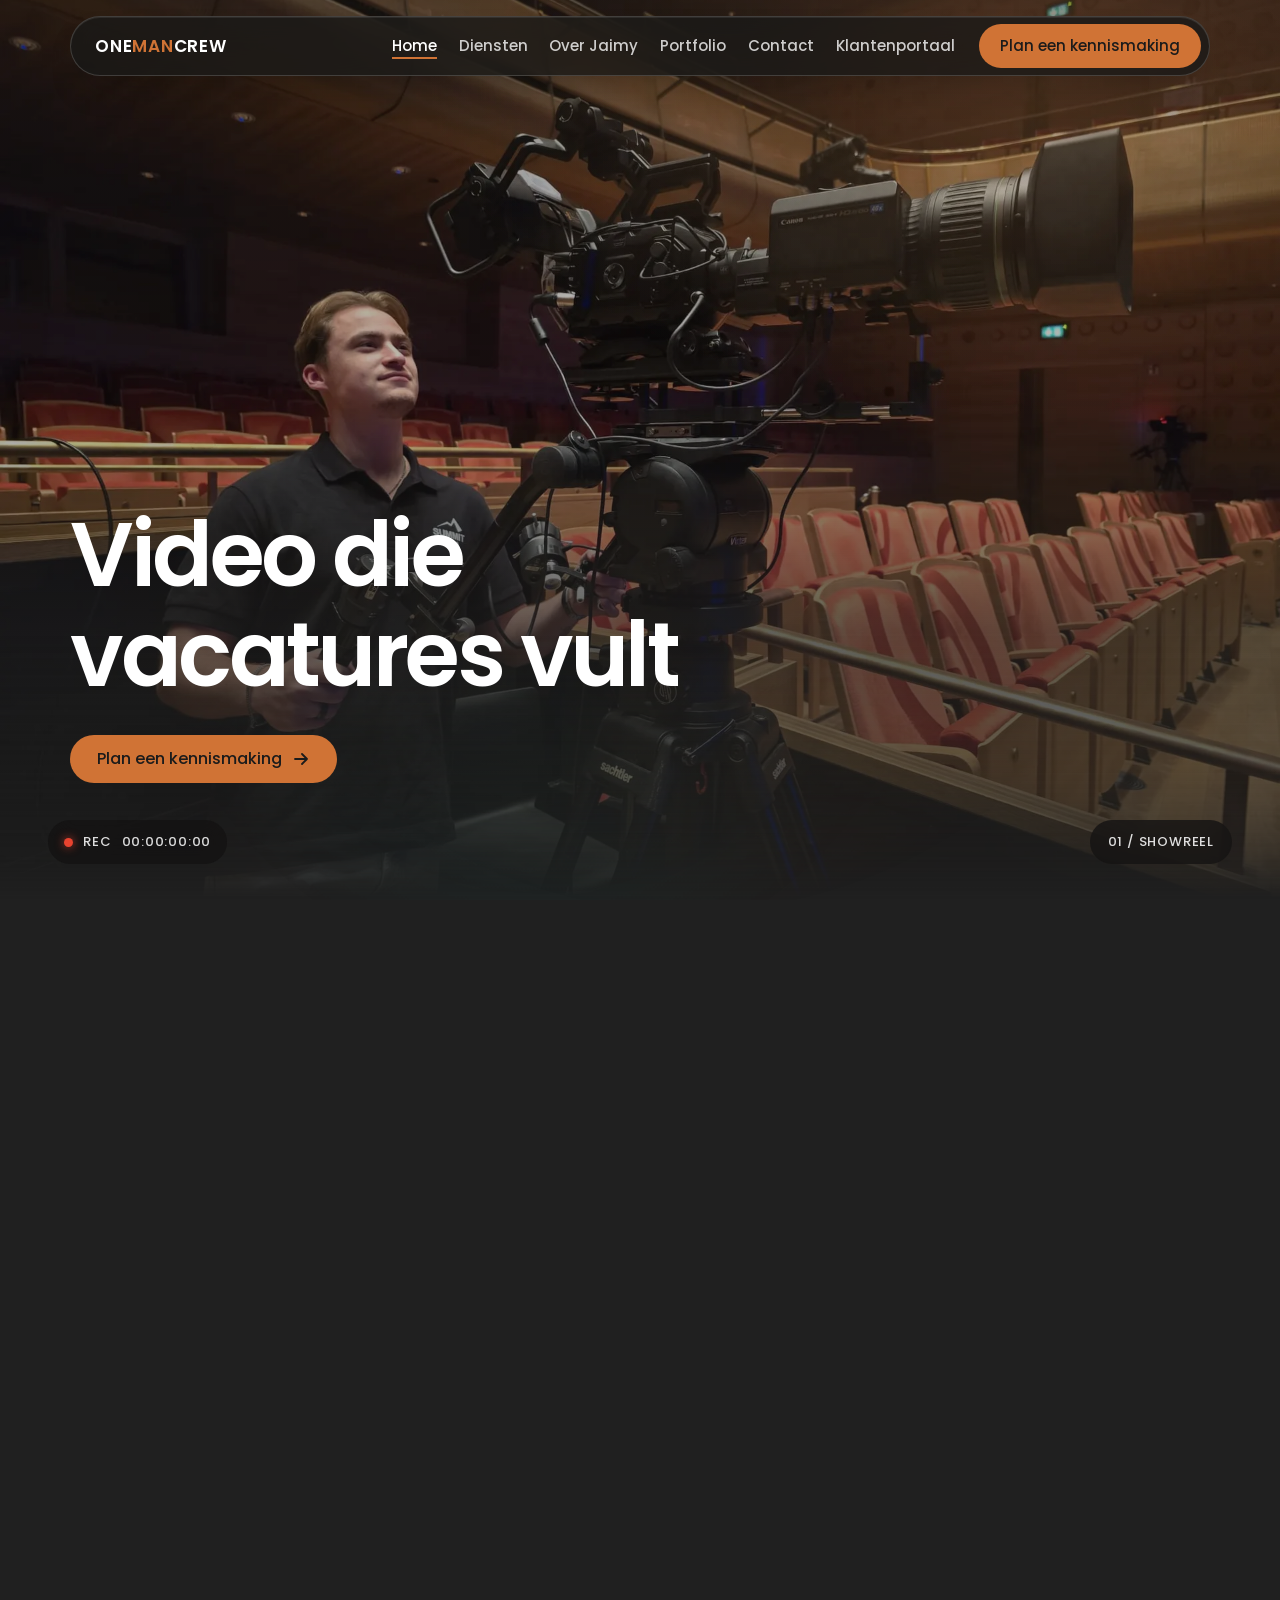
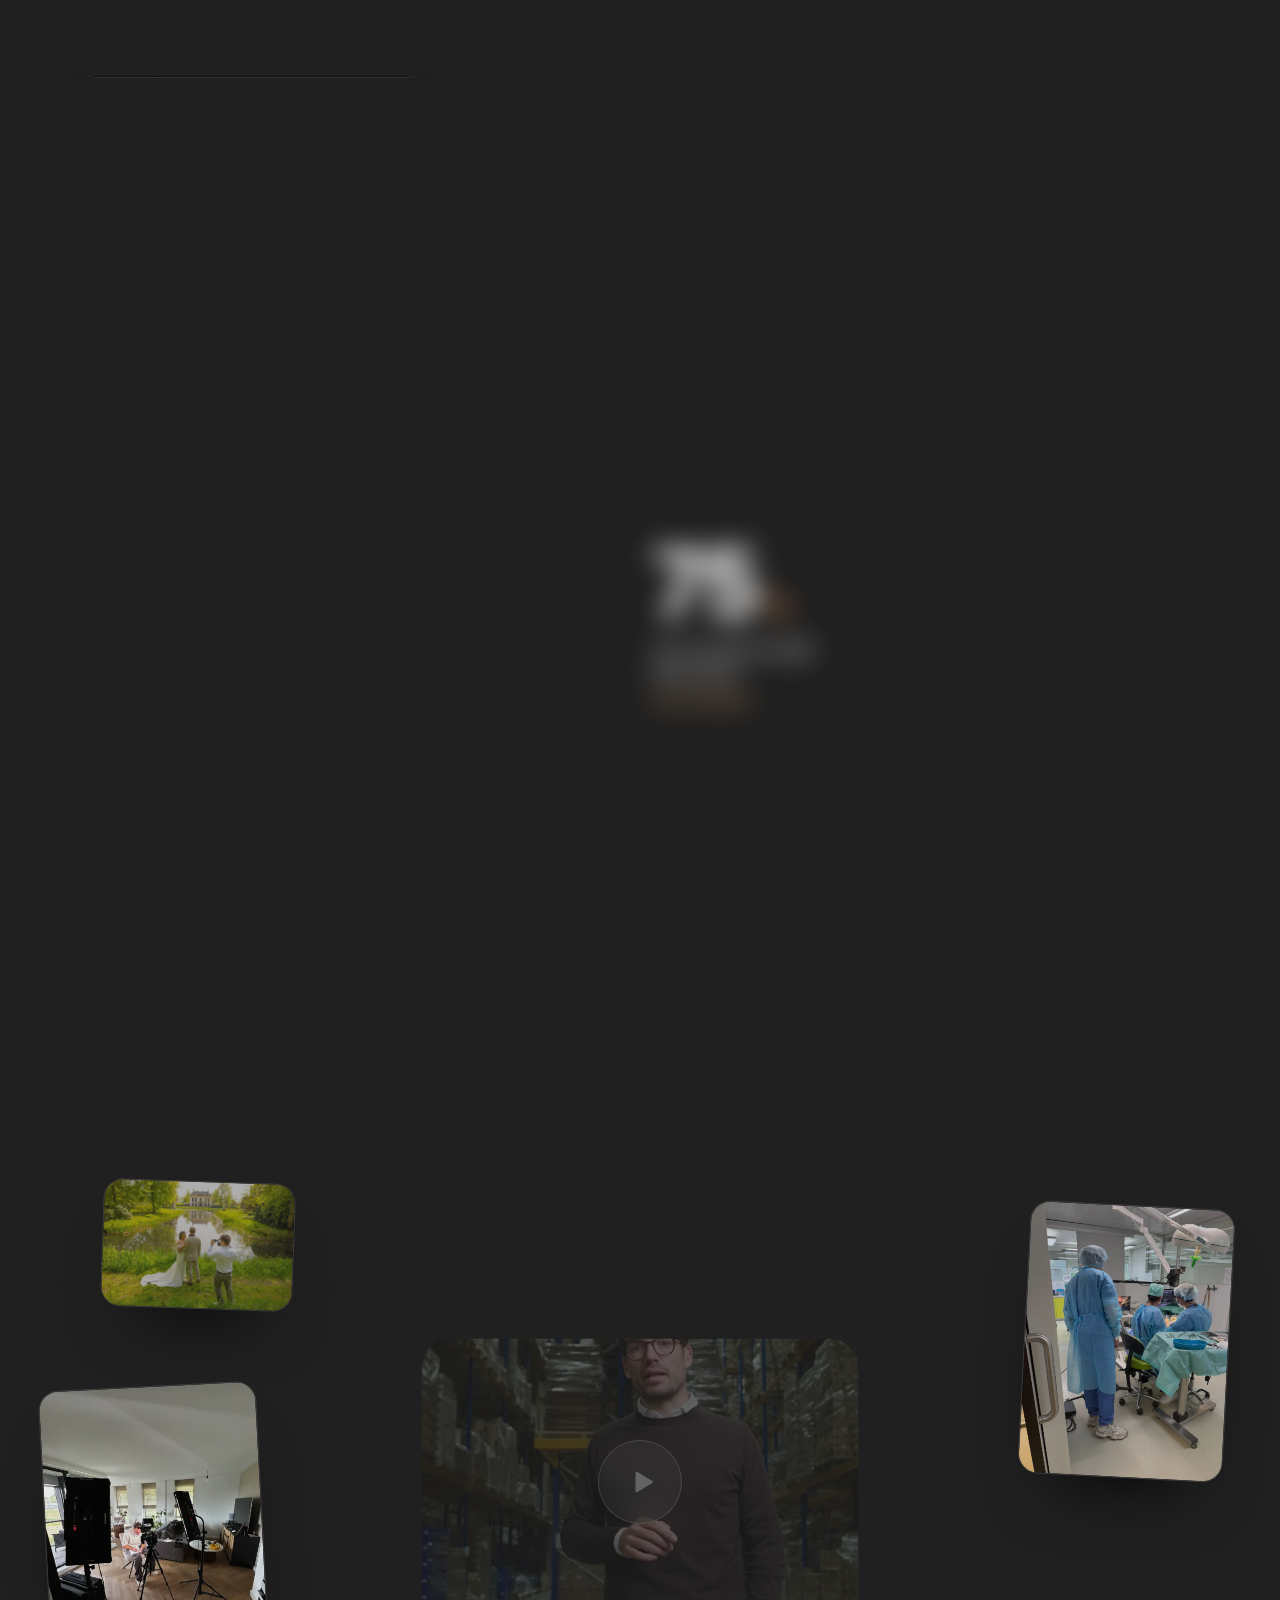
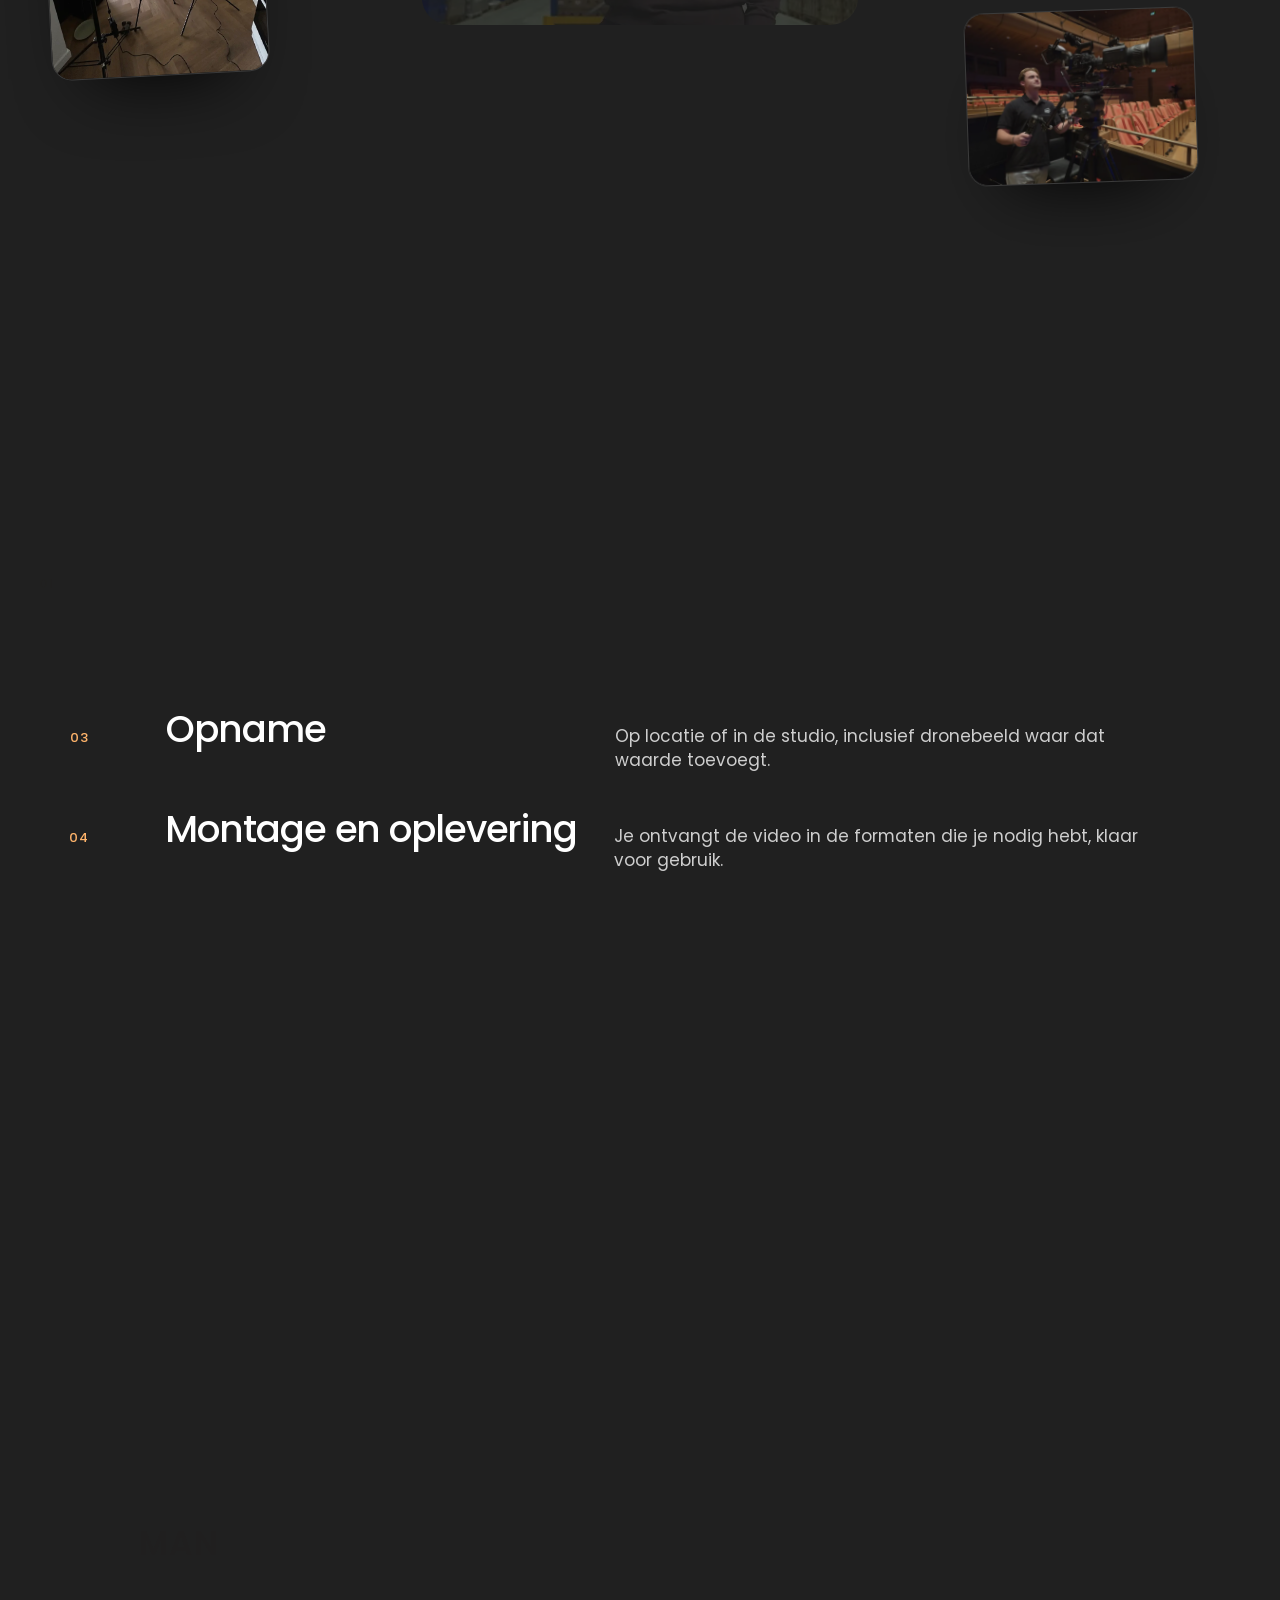
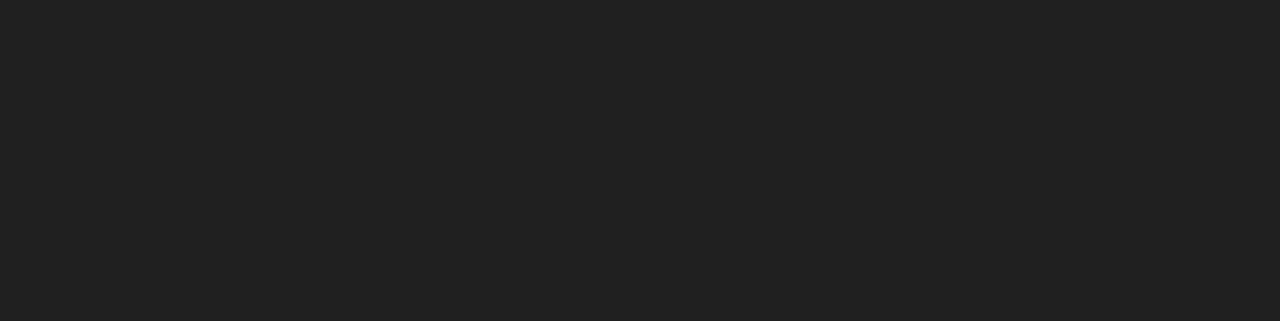
==== commit fd72376a: "Viewfinder-hoekjes verwijderd, REC-pil en scènelabel blijven Co-Authored-By: Claude Fable 5.2 <norep" ====
--- a/index.html
+++ b/index.html
@@ -98,9 +98,8 @@
     </div>
   </div>
 
-  <!-- Eén doorlopende take: vaste achtergrond met gloed, viewfinder en HUD over de hele pagina -->
+  <!-- Eén doorlopende take: vaste achtergrond met gloed en HUD over de hele pagina -->
   <div class="take-bg" aria-hidden="true"><i class="take-bg__warm"></i><i class="take-bg__cool"></i></div>
-  <div class="viewfinder take-frame" aria-hidden="true"><i></i><i></i><i></i><i></i></div>
   <div class="take-hud">
     <div class="take-hud__rec">
       <span class="rec" aria-hidden="true"><span class="rec__dot"></span>REC <span data-take-timecode>00:00:00:00</span></span>
@@ -150,7 +149,6 @@
               <!-- PLACEHOLDER: assets/video/dienst-werving.mp4 -->
               <video data-src="" muted loop playsinline preload="none" tabindex="-1"></video>
             </button>
-            <div class="viewfinder" aria-hidden="true"><i></i><i></i><i></i><i></i></div>
             <span class="rec reel__rec" aria-hidden="true"><span class="rec__dot"></span>REC</span>
             <div class="reel__info">
               <h3>Wervingsvideo's</h3>
@@ -166,7 +164,6 @@
               <!-- PLACEHOLDER: assets/video/dienst-instructie.mp4 -->
               <video data-src="" muted loop playsinline preload="none" tabindex="-1"></video>
             </button>
-            <div class="viewfinder" aria-hidden="true"><i></i><i></i><i></i><i></i></div>
             <span class="rec reel__rec" aria-hidden="true"><span class="rec__dot"></span>REC</span>
             <div class="reel__info">
               <h3>Info- en instructievideo's</h3>
@@ -182,7 +179,6 @@
               <!-- PLACEHOLDER: assets/video/dienst-advertenties.mp4 -->
               <video data-src="" muted loop playsinline preload="none" tabindex="-1"></video>
             </button>
-            <div class="viewfinder" aria-hidden="true"><i></i><i></i><i></i><i></i></div>
             <span class="rec reel__rec" aria-hidden="true"><span class="rec__dot"></span>REC</span>
             <div class="reel__info">
               <h3>Recruitment advertenties</h3>
@@ -282,7 +278,6 @@
               <source type="image/webp" srcset="assets/img/work/mileway-poster-sm.webp 720w, assets/img/work/mileway-poster-lg.webp 1280w" sizes="(min-width: 1024px) 70vw, 100vw">
               <img class="player__poster" src="assets/img/work/mileway-poster.jpg" alt="" width="1920" height="1080" loading="lazy" decoding="async">
             </picture>
-            <div class="viewfinder" aria-hidden="true"><i></i><i></i><i></i><i></i></div>
             <button type="button" class="player__play" data-player-play aria-label="Speel de onboardingvideo voor Mileway af">
               <span class="player__disc"><svg viewBox="0 0 24 24" fill="currentColor" aria-hidden="true"><path d="M6 3.5v17a1 1 0 0 0 1.5.9l14-8.5a1 1 0 0 0 0-1.8l-14-8.5A1 1 0 0 0 6 3.5z"/></svg></span>
             </button>
--- a/assets/css/home.css
+++ b/assets/css/home.css
@@ -137,7 +137,6 @@
   background: linear-gradient(to top, rgba(18, 17, 16, 0.94) 0%, rgba(18, 17, 16, 0.62) 30%, rgba(18, 17, 16, 0) 62%);
 }
 
-.reel .viewfinder,
 .reel__rec {
   opacity: 0;
   transition: opacity 180ms var(--ease);
@@ -151,7 +150,6 @@
   pointer-events: none;
 }
 
-.reel.is-active .viewfinder,
 .reel.is-active .reel__rec {
   opacity: 1;
 }
@@ -476,17 +474,7 @@
   }
 }
 
-/* ---------- Viewfinder en HUD lopen de hele pagina mee ---------- */
-.take-frame {
-  position: fixed;
-  z-index: 30;
-  inset: calc(var(--nav-top) + var(--nav-h) + 16px) calc(var(--gut) * 0.4) 20px;
-}
-
-.take-frame i {
-  border-color: rgba(255, 255, 255, 0.5);
-}
-
+/* ---------- HUD loopt de hele pagina mee ---------- */
 .take-hud {
   position: fixed;
   z-index: 31;
@@ -544,11 +532,6 @@
 }
 
 @media (max-width: 639px) {
-  .take-frame {
-    inset: calc(var(--nav-top) + var(--nav-h) + 10px) 8px 10px;
-    --vf-size: 16px;
-  }
-
   .take-hud {
     left: 18px;
     right: 18px;
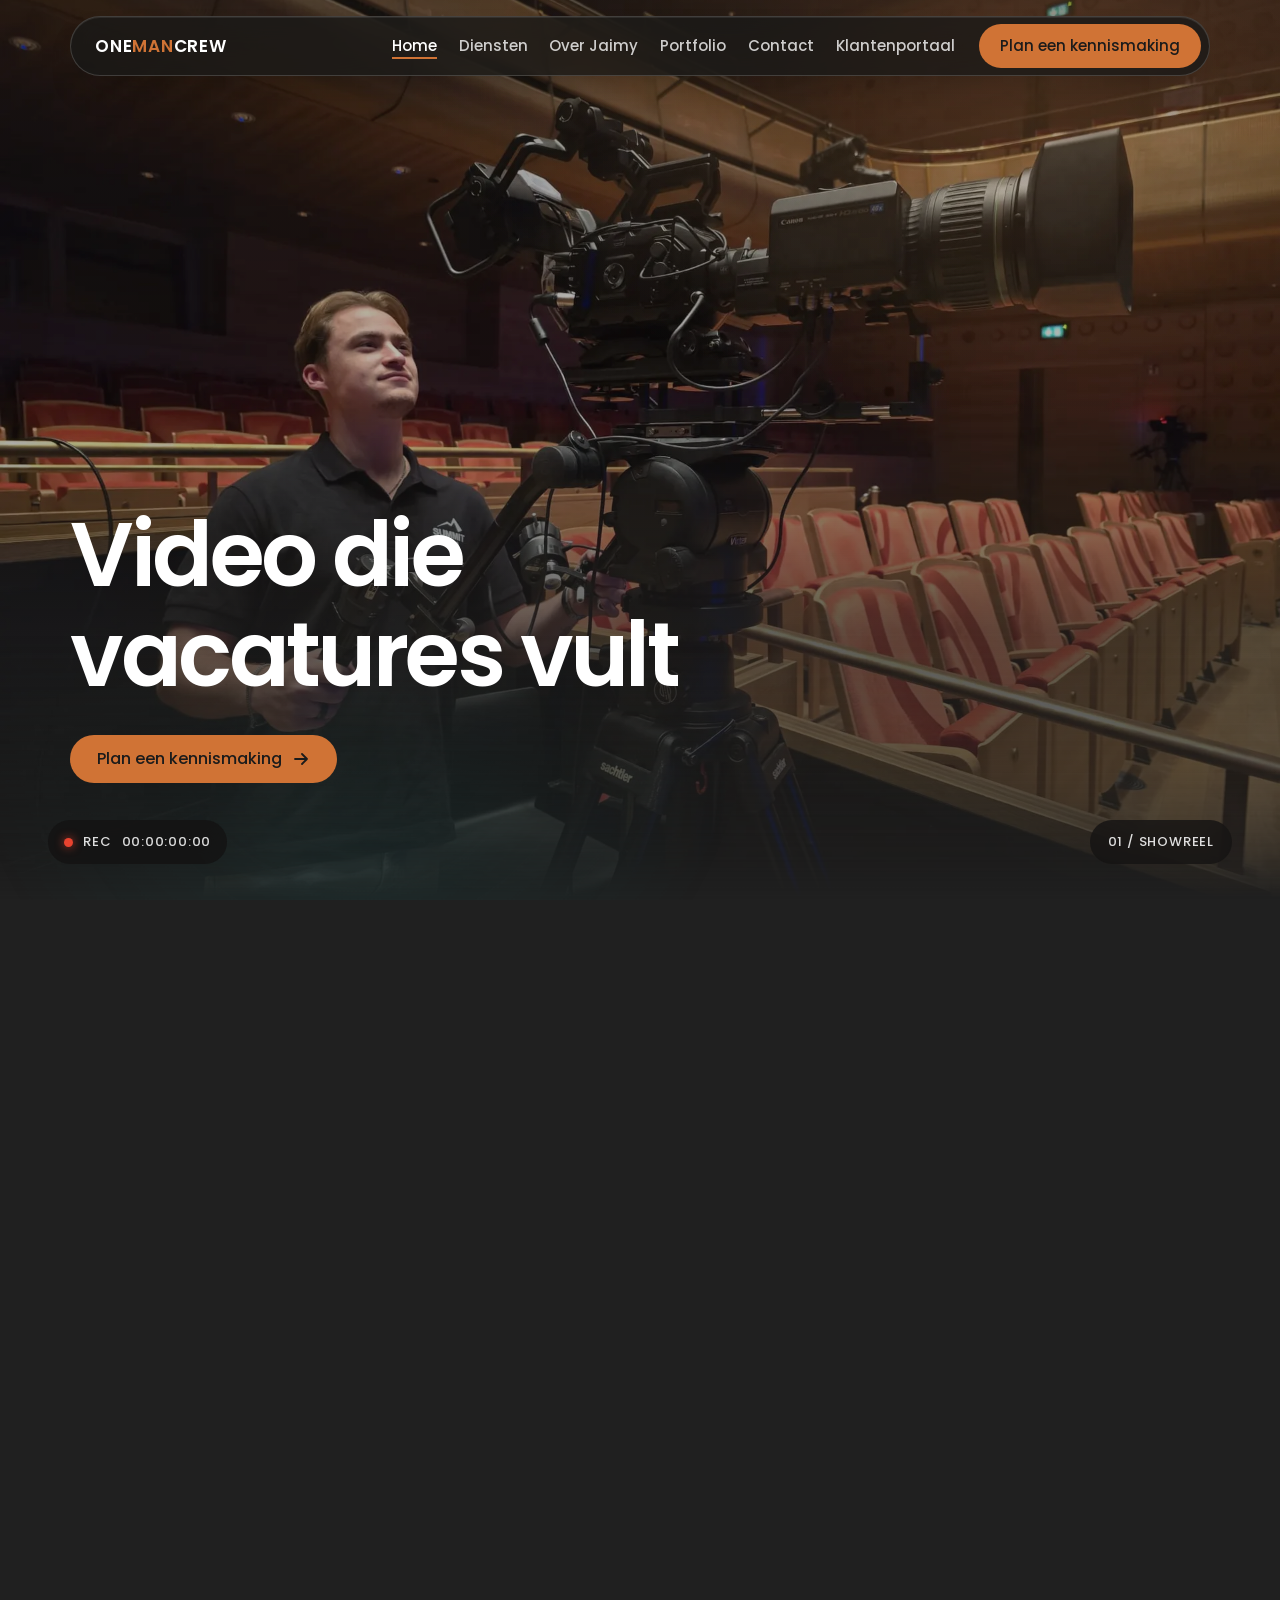
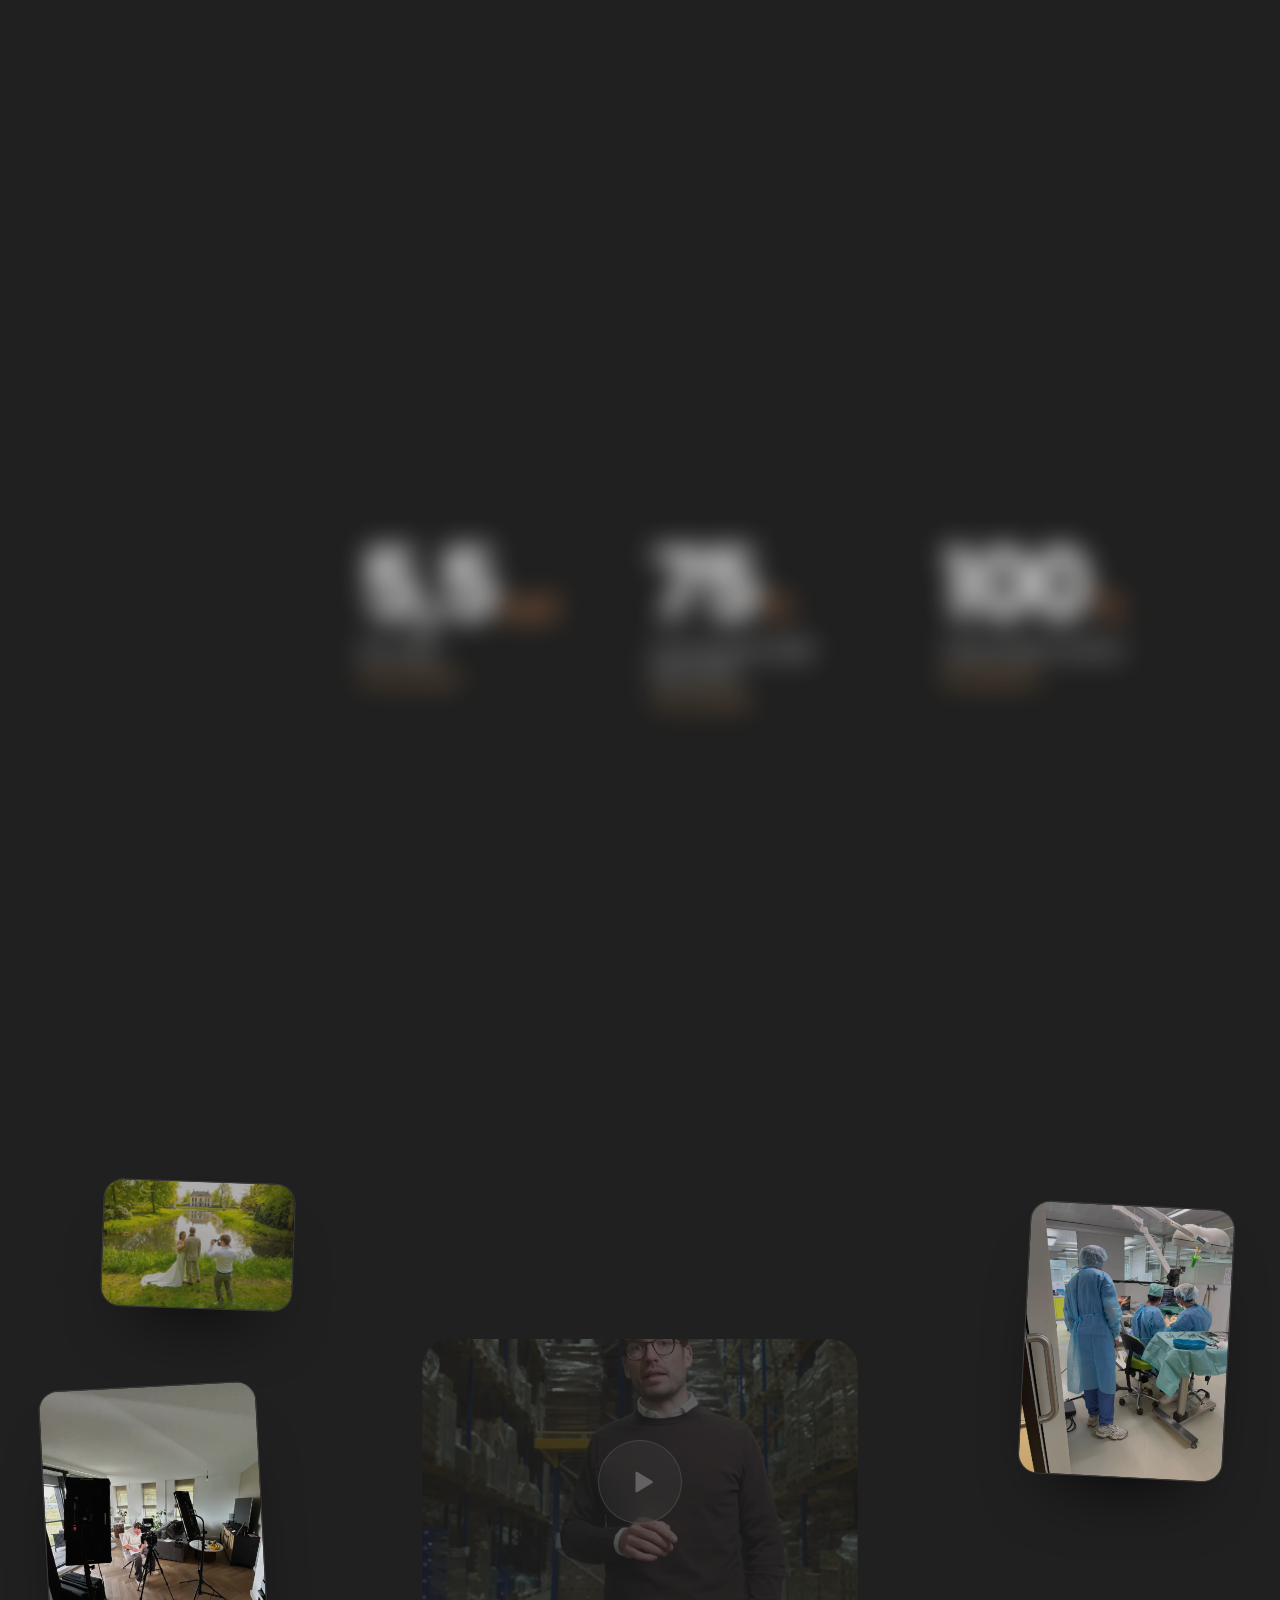
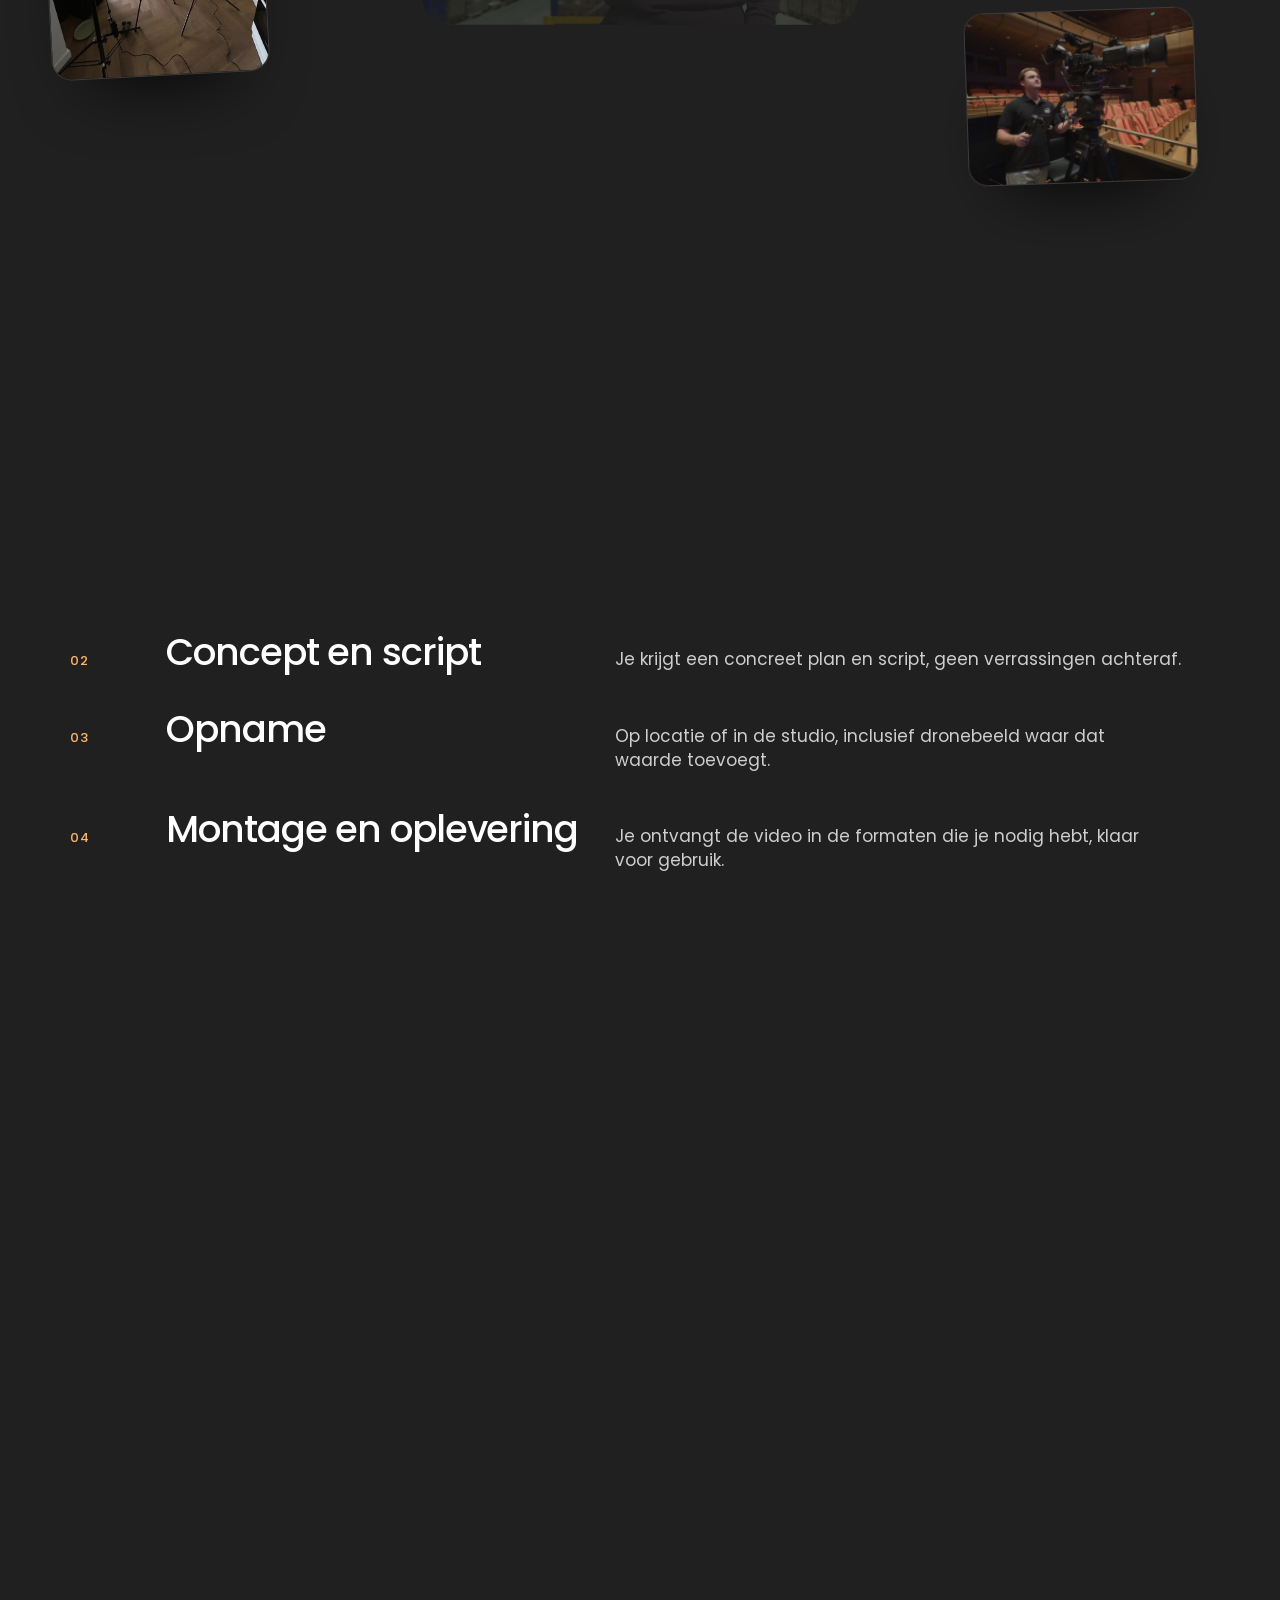
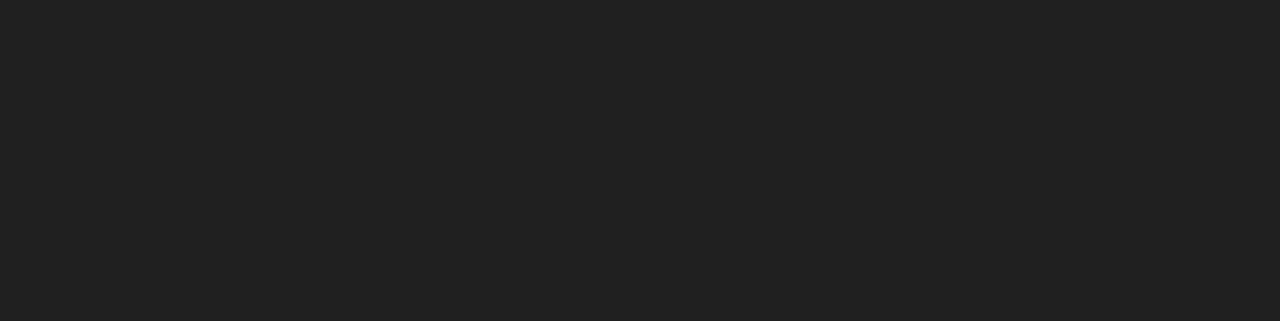
==== commit 79b87a72: "Instagram-links wijzen naar het account onemancrew.nl Co-Authored-By: Claude Fable 5.2 <noreply@anth" ====
--- a/index.html
+++ b/index.html
@@ -52,7 +52,7 @@
     },
     "sameAs": [
       "https://www.linkedin.com/company/onemancrew",
-      "https://www.instagram.com/onemancrew"
+      "https://www.instagram.com/onemancrew.nl"
     ]
   }
   </script>
@@ -361,7 +361,7 @@
           <h3>Volgen</h3>
           <ul class="closing__list">
             <li><a href="https://www.linkedin.com/company/onemancrew" target="_blank" rel="noopener noreferrer">LinkedIn</a></li>
-            <li><a href="https://www.instagram.com/onemancrew" target="_blank" rel="noopener noreferrer">Instagram</a></li>
+            <li><a href="https://www.instagram.com/onemancrew.nl" target="_blank" rel="noopener noreferrer">Instagram</a></li>
           </ul>
         </div>
       </div>
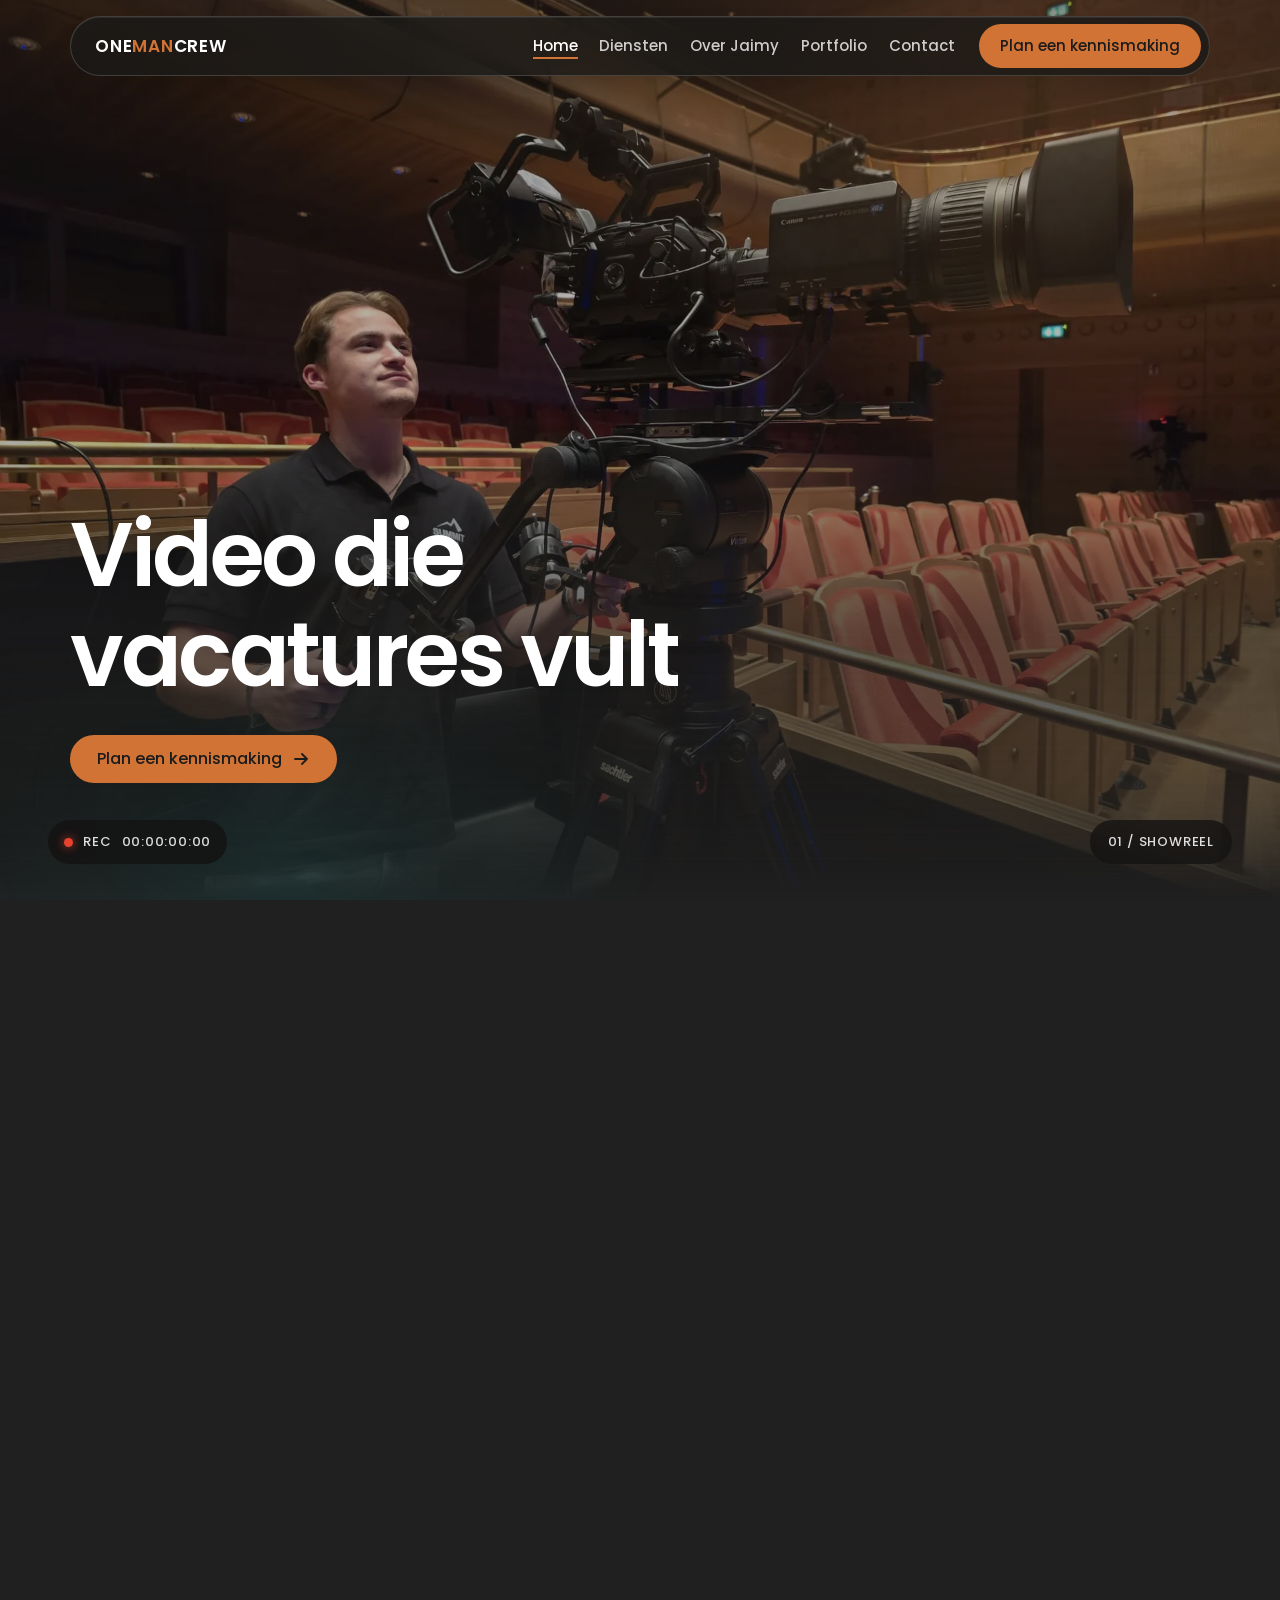
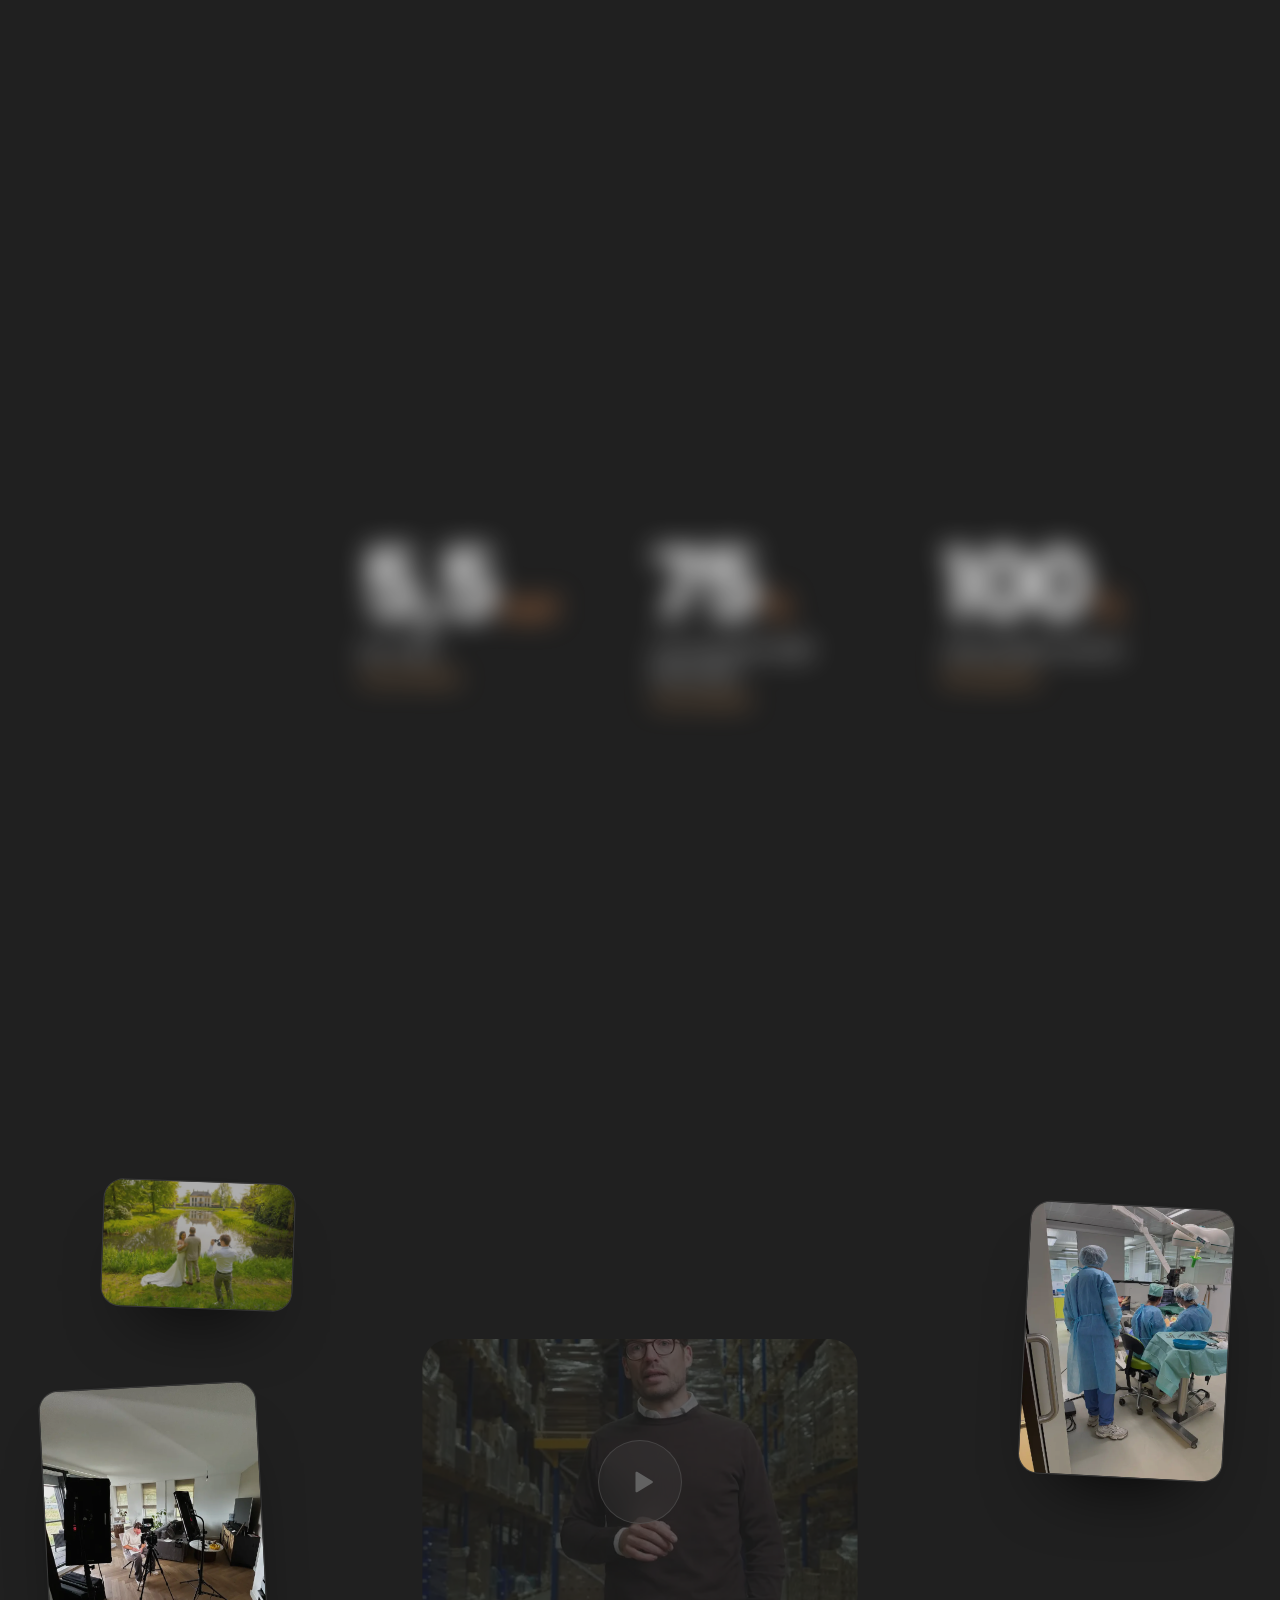
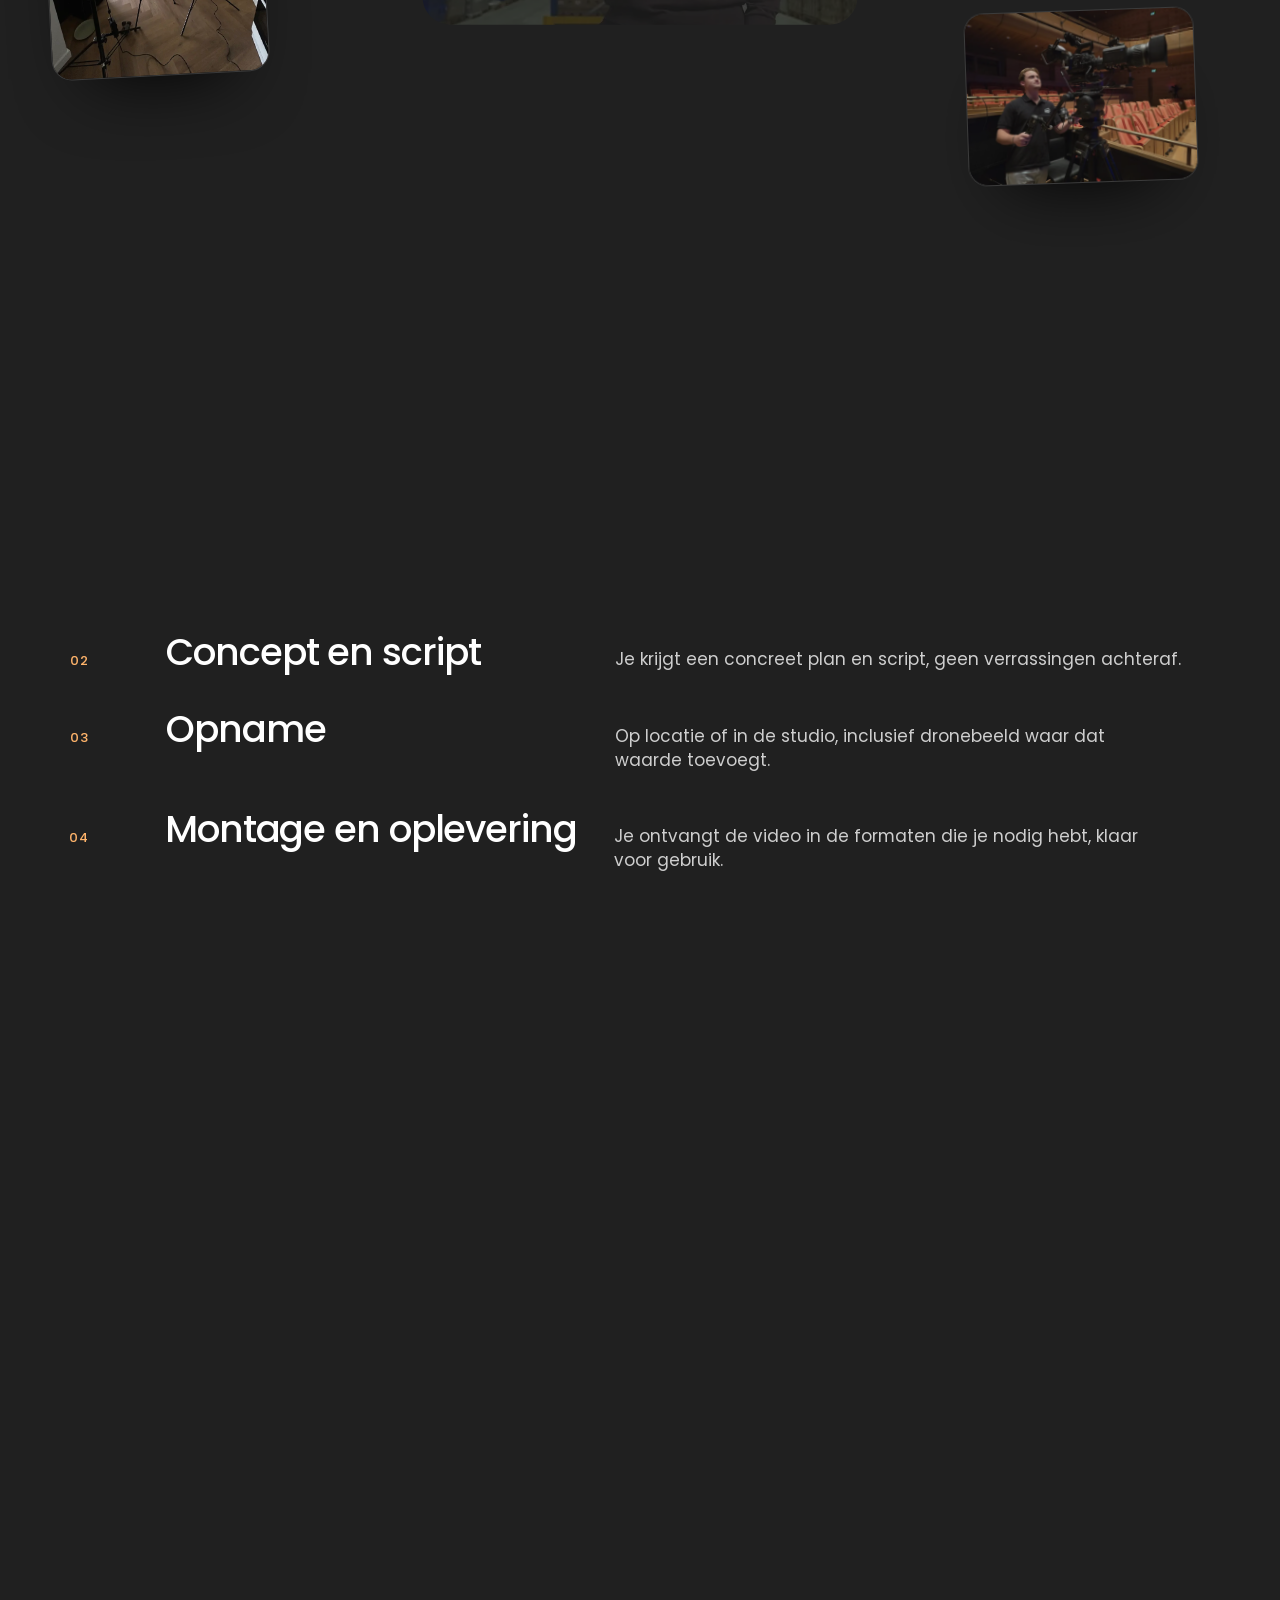
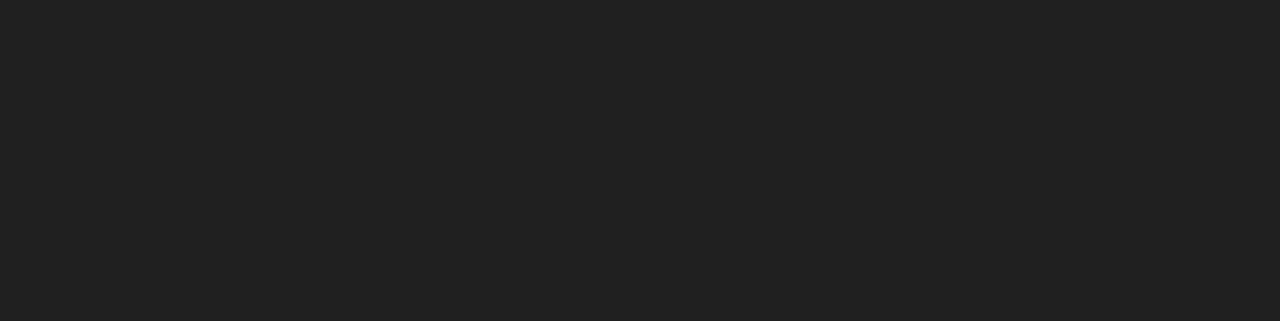
==== commit 8cbdc23b: "Klantenportaal-link van de website gehaald, informatie bewaard in _klantenportaal Co-Authored-By: Cl" ====
--- a/index.html
+++ b/index.html
@@ -70,7 +70,6 @@
           <li><a href="over-ons.html">Over Jaimy</a></li>
           <li><a href="portfolio.html">Portfolio</a></li>
           <li><a href="contact.html">Contact</a></li>
-          <li><a href="portaal/login.html">Klantenportaal</a></li>
         </ul>
       </nav>
       <a class="btn btn--primary btn--sm nav__cta" href="contact.html">Plan een kennismaking</a>
@@ -88,7 +87,6 @@
         <li><a href="over-ons.html">Over Jaimy</a></li>
         <li><a href="portfolio.html">Portfolio</a></li>
         <li><a href="contact.html">Contact</a></li>
-        <li><a href="portaal/login.html">Klantenportaal</a></li>
       </ul>
     </nav>
     <div class="menu__foot">
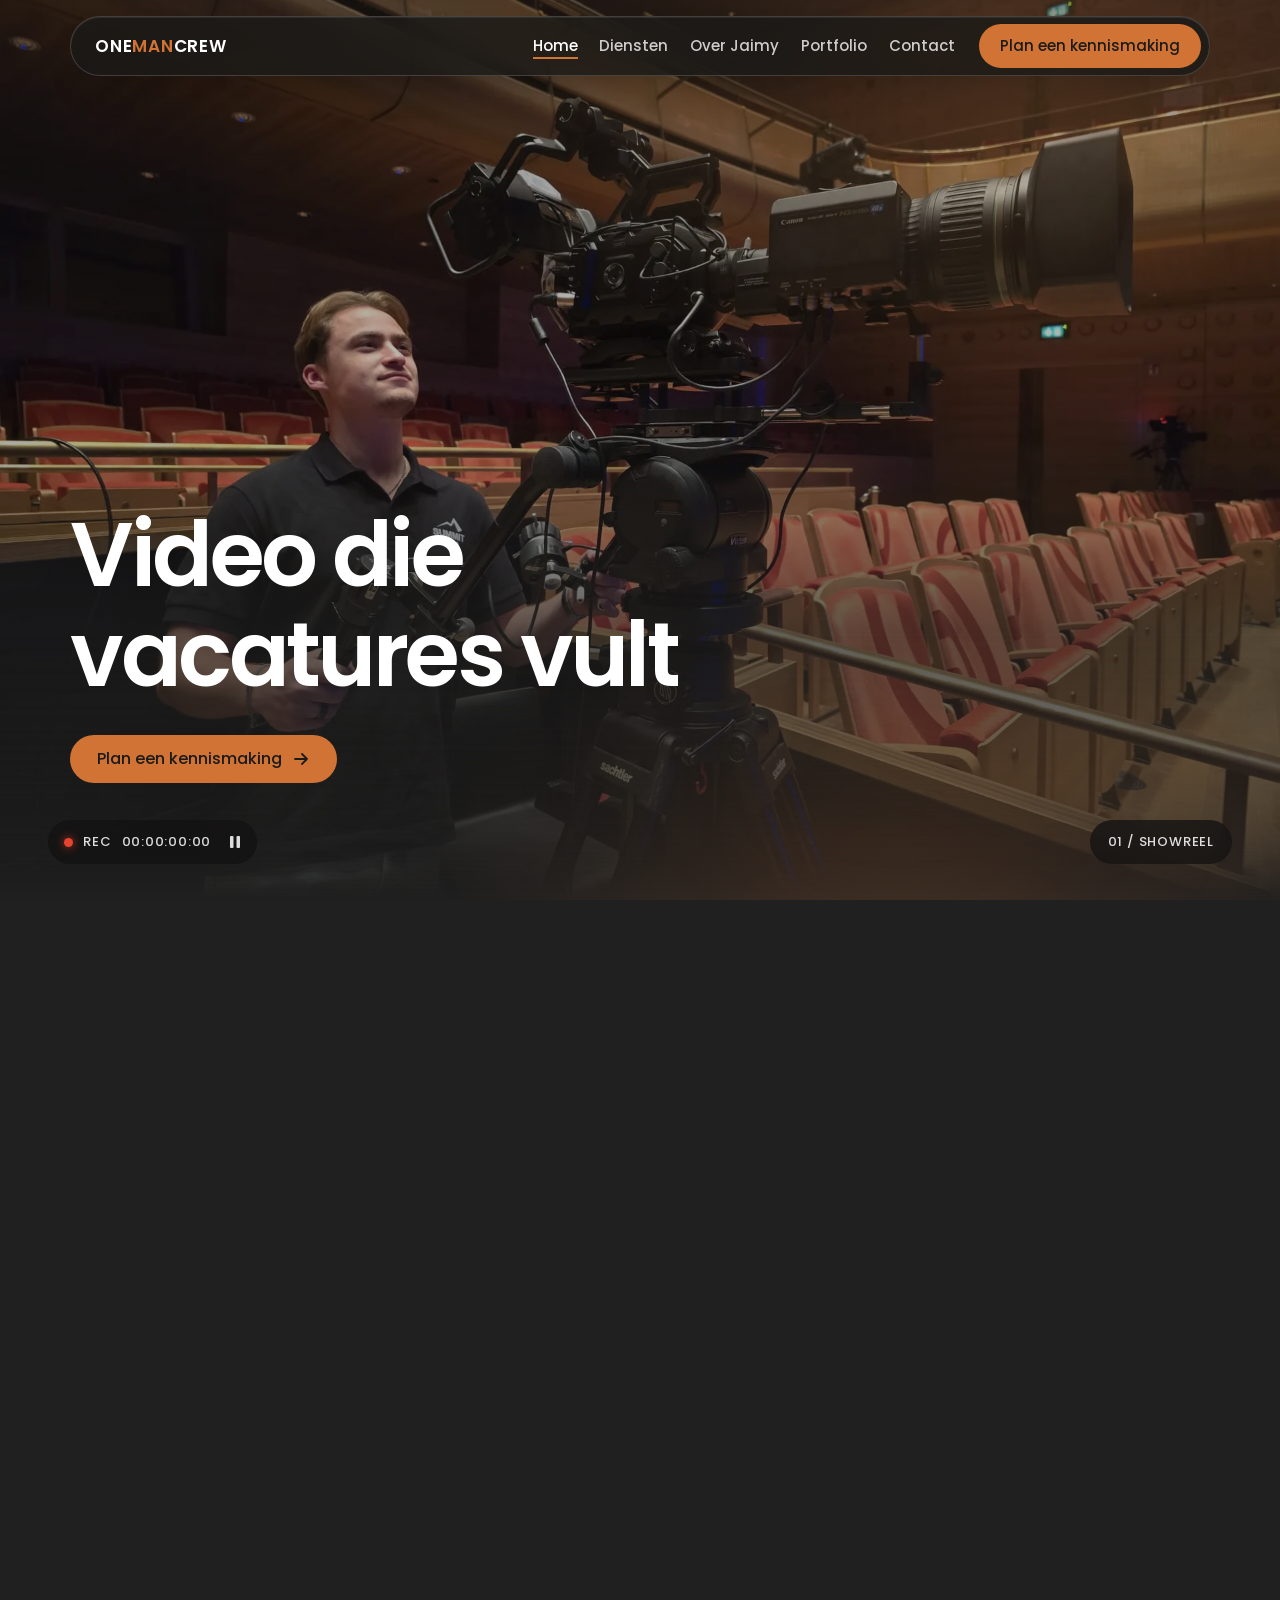
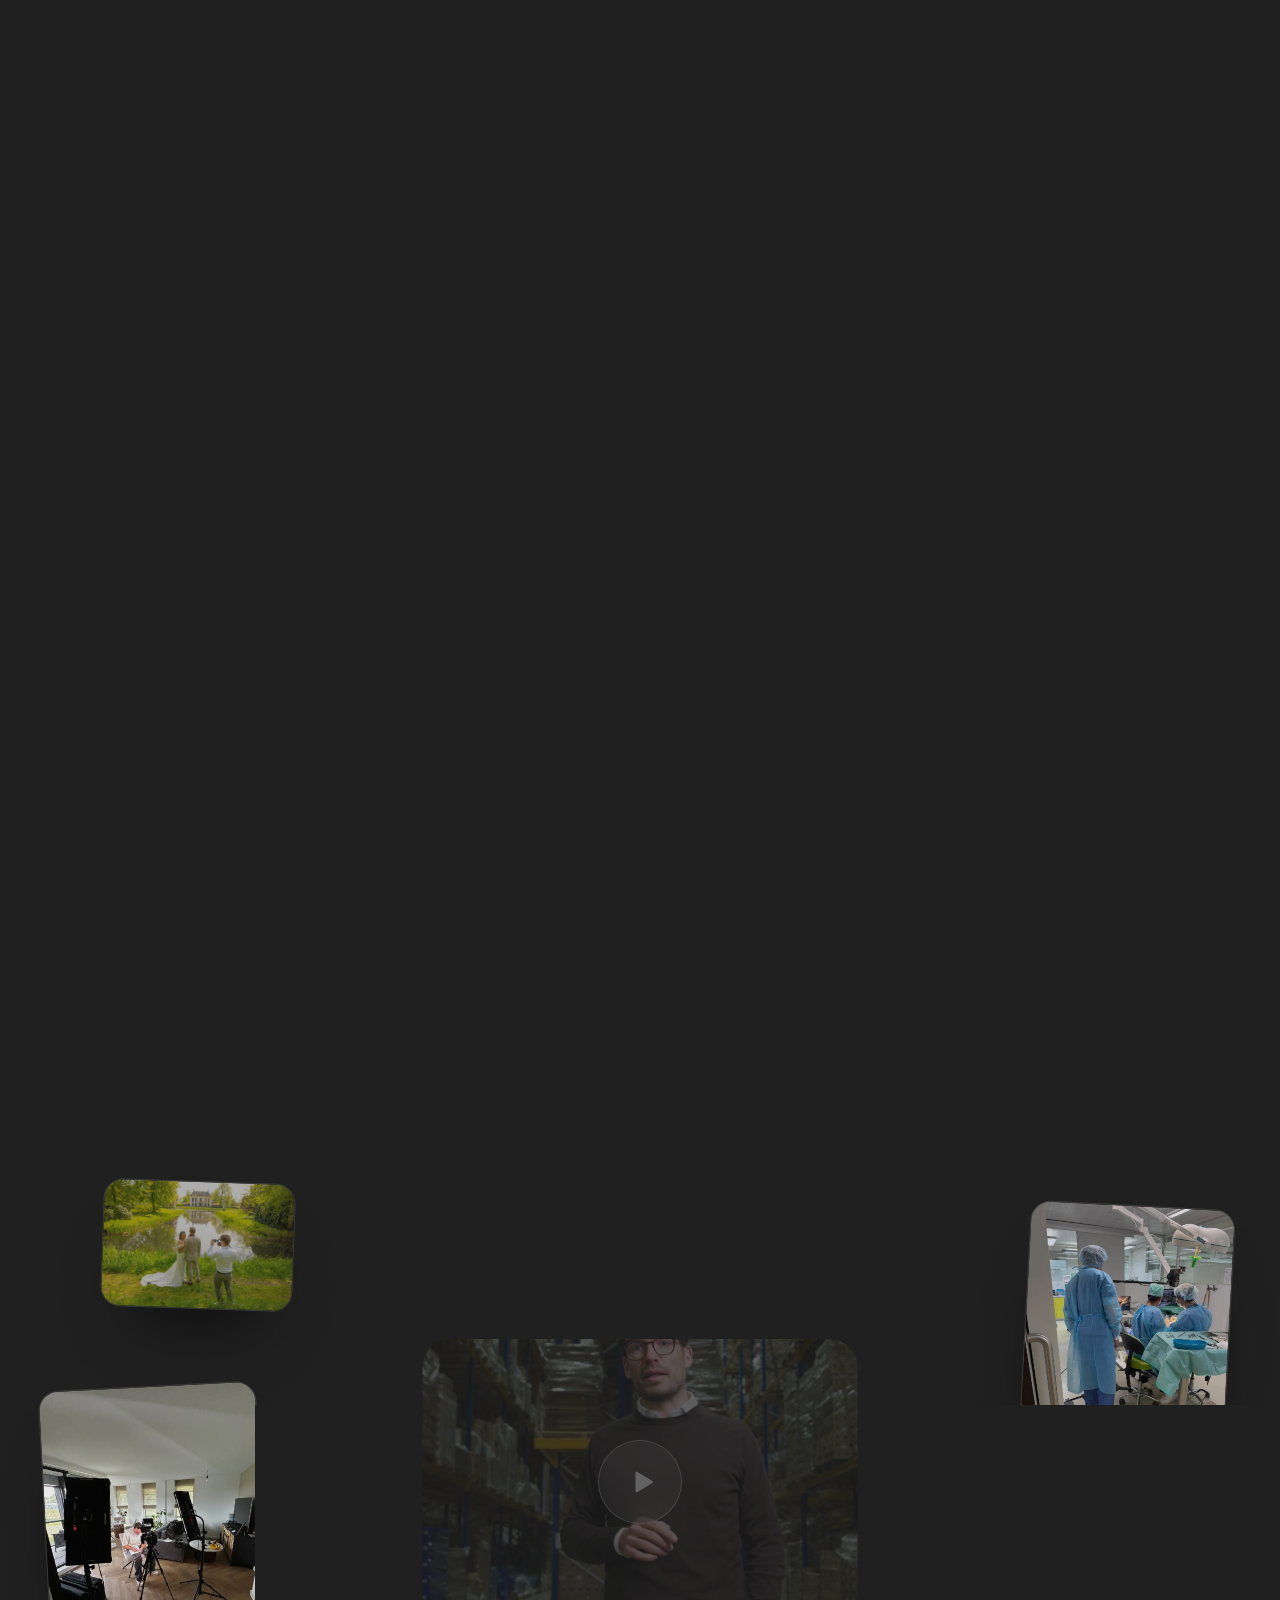
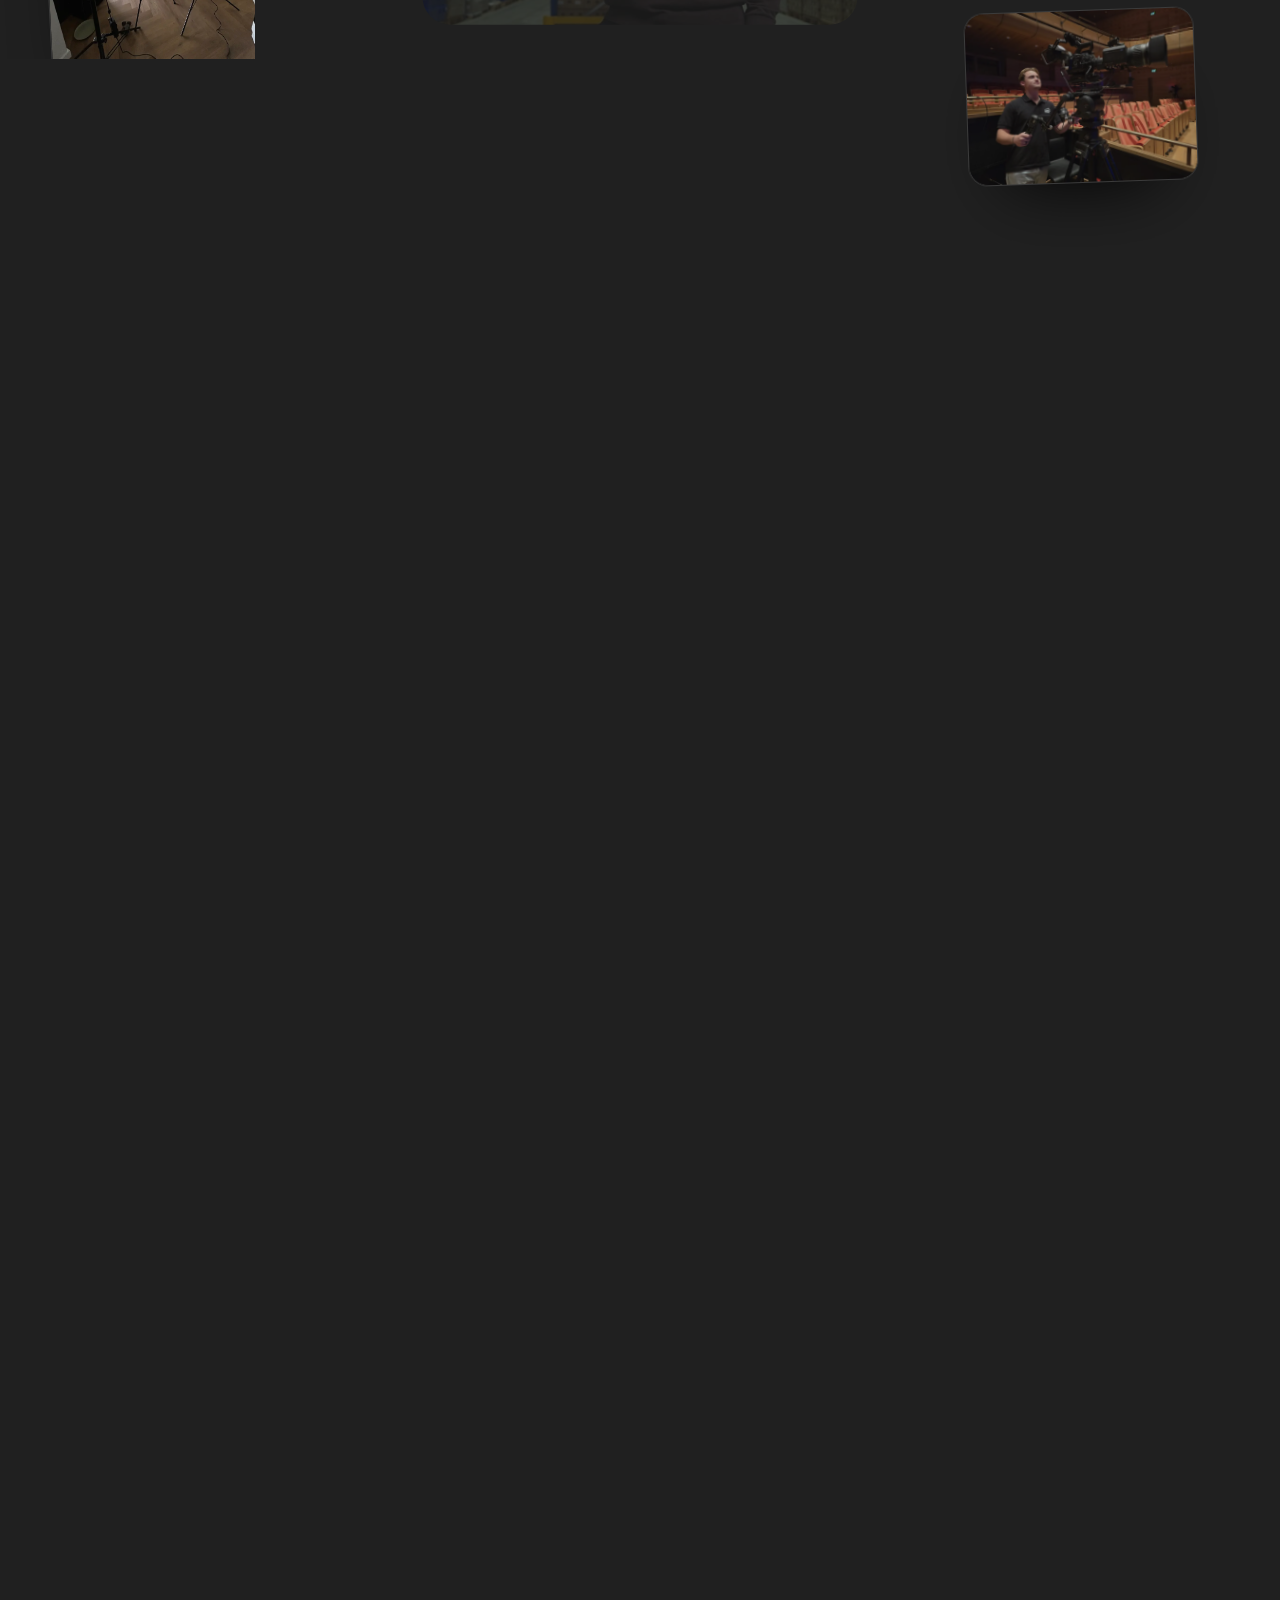
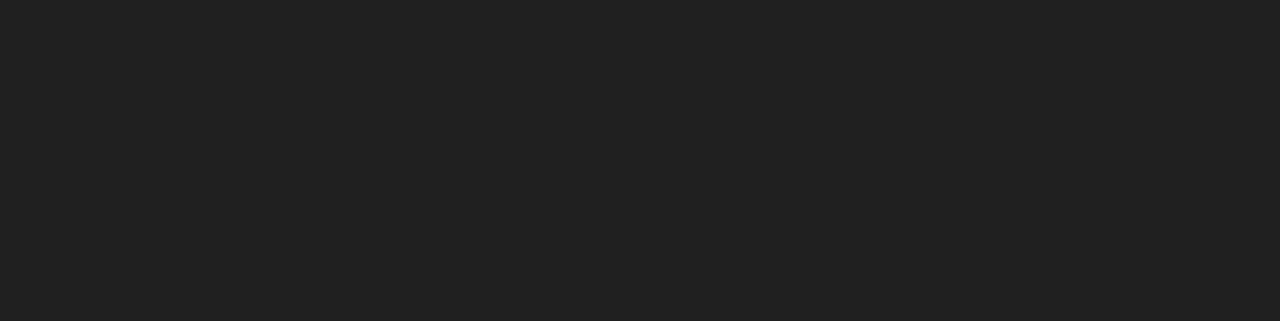
==== commit 28ab7a12: "Showreel en dienstvideo's toegevoegd - Showreel in de hero op lage dekking, zodat de kop leesbaar bl" ====
--- a/index.html
+++ b/index.html
@@ -111,16 +111,15 @@
 
   <main id="main">
     <!-- 01 SHOWREEL: schermvullende showreel, één kop, één knop.
-         PLACEHOLDER: zet de showreel op assets/video/showreel.mp4 (720p, 10-15 s,
-         zonder geluid, 3-5 MB) en vul hieronder data-src="assets/video/showreel.mp4" in.
-         Tot die tijd staat de foto er als poster. -->
+         De showreel (assets/video/showreel.mp4) speelt gedempt en op lage dekking,
+         zodat de kop leesbaar blijft. De foto is de poster tot de video speelt. -->
     <section class="hero take-hero" id="top" data-hero data-scene="Showreel" aria-labelledby="hero-heading">
       <div class="hero__media">
         <picture>
           <source type="image/webp" srcset="assets/img/bts/bts-05-sm.webp 960w, assets/img/bts/bts-05-lg.webp 1920w" sizes="(max-width: 767px) 300vw, 100vw">
           <img class="hero__img" src="assets/img/bts/bts-05.jpg" alt="Cameraman achter een broadcastcamera in een concertzaal met warm verlichte houten wanden" width="2000" height="1500" fetchpriority="high" decoding="async">
         </picture>
-        <video class="hero__video" data-hero-video data-src="" autoplay muted loop playsinline preload="none" aria-hidden="true" tabindex="-1"></video>
+        <video class="hero__video" data-hero-video data-src="assets/video/showreel.mp4" autoplay muted loop playsinline preload="none" aria-hidden="true" tabindex="-1"></video>
       </div>
       <div class="hero__shade" aria-hidden="true"></div>
       <div class="wrap take-hero__inner">
@@ -132,8 +131,7 @@
     </section>
 
     <!-- 02 DIENSTEN: drie videokaarten, spelen af bij hover of tik.
-         PLACEHOLDER per kaart: zet een korte loop (5-8 s, zonder geluid, max 1-2 MB) op
-         het genoemde pad en vul data-src in. De foto blijft de poster. -->
+         Eén kaart tegelijk; de foto is de poster. -->
     <section class="scene" id="aanbod" data-scene="Diensten" aria-labelledby="aanbod-heading">
       <div class="wrap">
         <div class="scene__head">
@@ -144,8 +142,8 @@
           <article class="reel" data-reel>
             <button type="button" class="reel__media" data-reel-toggle aria-label="Speel het voorbeeld van wervingsvideo's af">
               <img src="assets/img/bts/bts-03-sm.webp" srcset="assets/img/bts/bts-03-sm.webp 720w, assets/img/bts/bts-03-lg.webp 1920w" sizes="(min-width: 900px) 30vw, 92vw" alt="" width="720" height="960" loading="lazy" decoding="async" style="object-position: 50% 62%">
-              <!-- PLACEHOLDER: assets/video/dienst-werving.mp4 -->
-              <video data-src="" muted loop playsinline preload="none" tabindex="-1"></video>
+              <!-- Speelt alleen af bij hover of tik; laadt pas op dat moment -->
+              <video data-src="assets/video/dienst-werving.mp4" muted loop playsinline preload="none" tabindex="-1"></video>
             </button>
             <span class="rec reel__rec" aria-hidden="true"><span class="rec__dot"></span>REC</span>
             <div class="reel__info">
@@ -159,8 +157,8 @@
           <article class="reel" data-reel>
             <button type="button" class="reel__media" data-reel-toggle aria-label="Speel het voorbeeld van info- en instructievideo's af">
               <img src="assets/img/bts/bts-06-sm.webp" srcset="assets/img/bts/bts-06-sm.webp 720w, assets/img/bts/bts-06-lg.webp 1920w" sizes="(min-width: 900px) 30vw, 92vw" alt="" width="720" height="960" loading="lazy" decoding="async" style="object-position: 50% 30%">
-              <!-- PLACEHOLDER: assets/video/dienst-instructie.mp4 -->
-              <video data-src="" muted loop playsinline preload="none" tabindex="-1"></video>
+              <!-- Speelt alleen af bij hover of tik; laadt pas op dat moment -->
+              <video data-src="assets/video/dienst-instructie.mp4" muted loop playsinline preload="none" tabindex="-1"></video>
             </button>
             <span class="rec reel__rec" aria-hidden="true"><span class="rec__dot"></span>REC</span>
             <div class="reel__info">
@@ -174,8 +172,8 @@
           <article class="reel" data-reel>
             <button type="button" class="reel__media" data-reel-toggle aria-label="Speel het voorbeeld van recruitment advertenties af">
               <img src="assets/img/work/mileway-poster-sm.webp" srcset="assets/img/work/mileway-poster-sm.webp 720w, assets/img/work/mileway-poster-lg.webp 1280w" sizes="(min-width: 900px) 30vw, 92vw" alt="" width="720" height="405" loading="lazy" decoding="async" style="object-position: 52% 50%">
-              <!-- PLACEHOLDER: assets/video/dienst-advertenties.mp4 -->
-              <video data-src="" muted loop playsinline preload="none" tabindex="-1"></video>
+              <!-- Speelt alleen af bij hover of tik; laadt pas op dat moment -->
+              <video data-src="assets/video/dienst-advertenties.mp4" muted loop playsinline preload="none" tabindex="-1"></video>
             </button>
             <span class="rec reel__rec" aria-hidden="true"><span class="rec__dot"></span>REC</span>
             <div class="reel__info">
--- a/assets/css/home.css
+++ b/assets/css/home.css
@@ -750,3 +750,17 @@
     bottom: 3vw;
   }
 }
+
+/* Showreel op lage dekking: de video ligt gedimd op de donkere achtergrond,
+   zodat de kop en de knop goed leesbaar blijven. */
+.hero__video.is-on {
+  opacity: 0.45;
+}
+
+.take-hero .hero__img {
+  transition: opacity 900ms var(--ease);
+}
+
+.take-hero.has-reel .hero__img {
+  opacity: 0;
+}
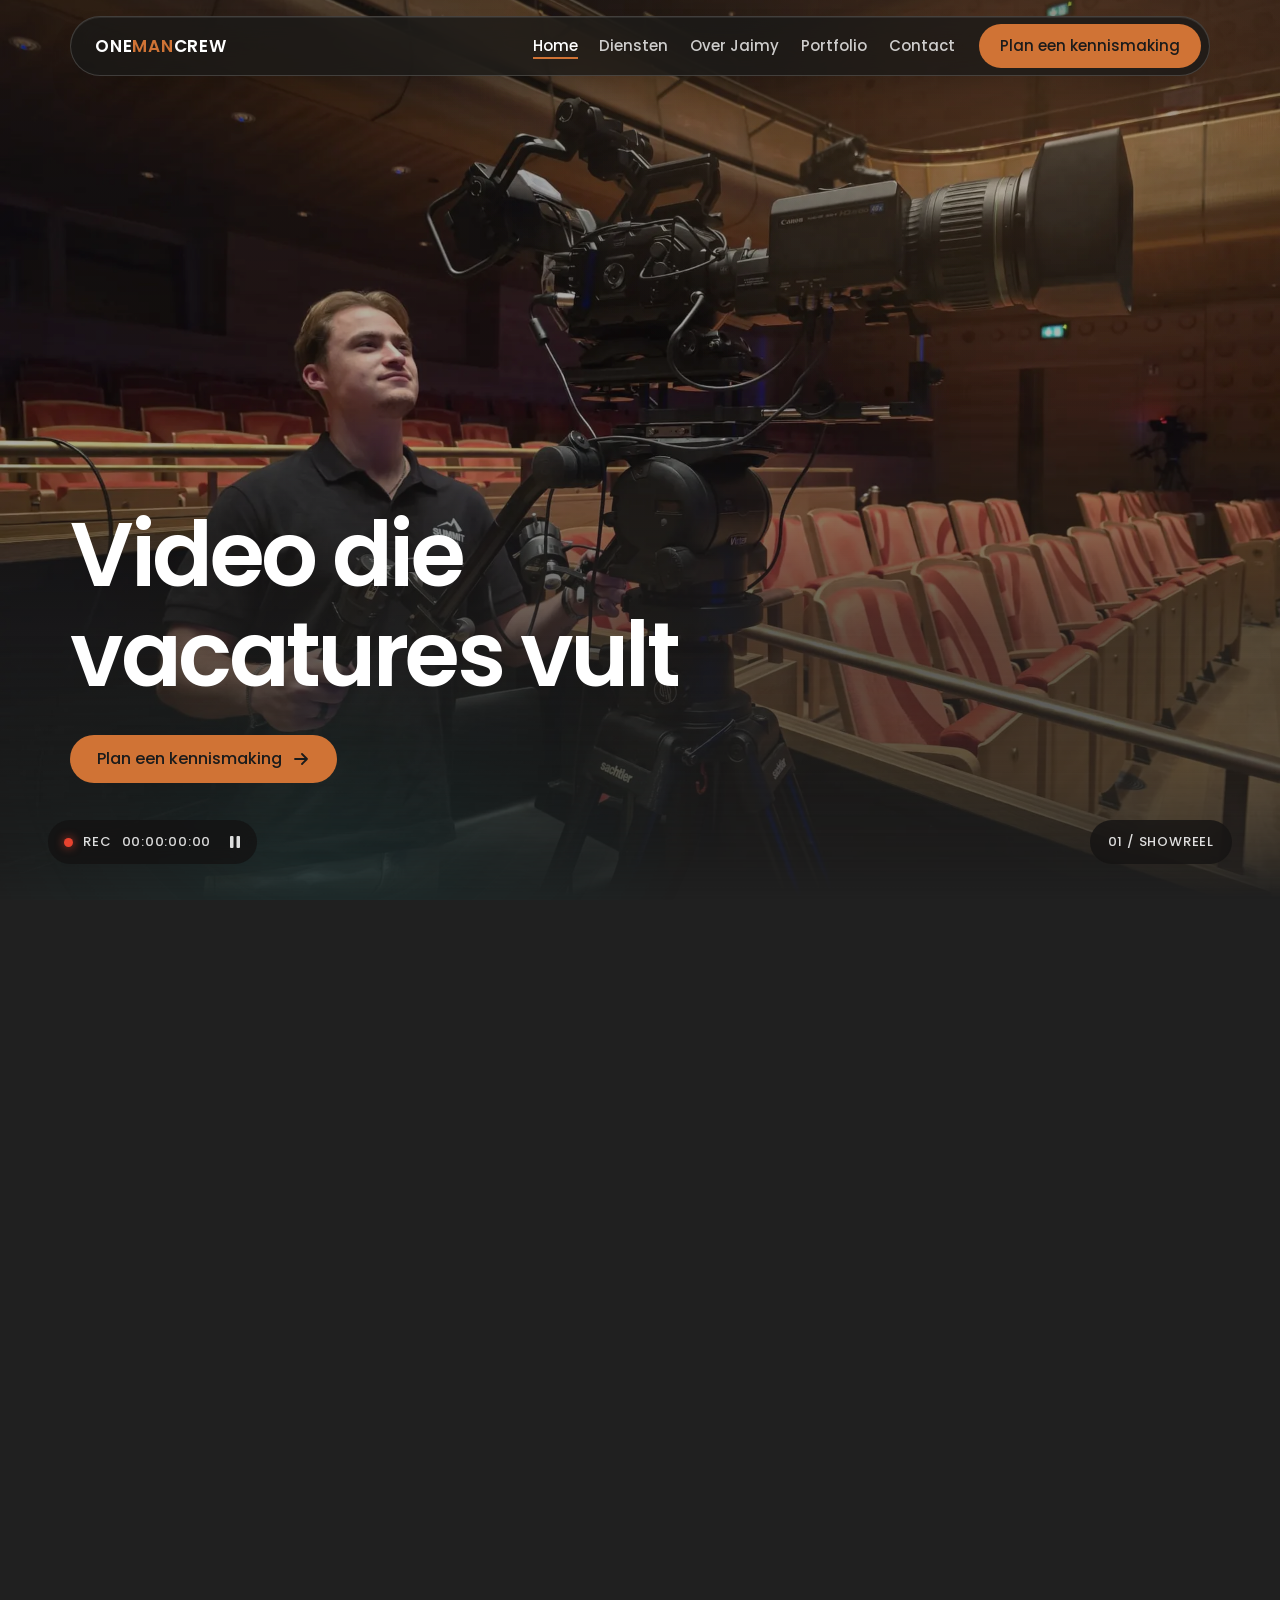
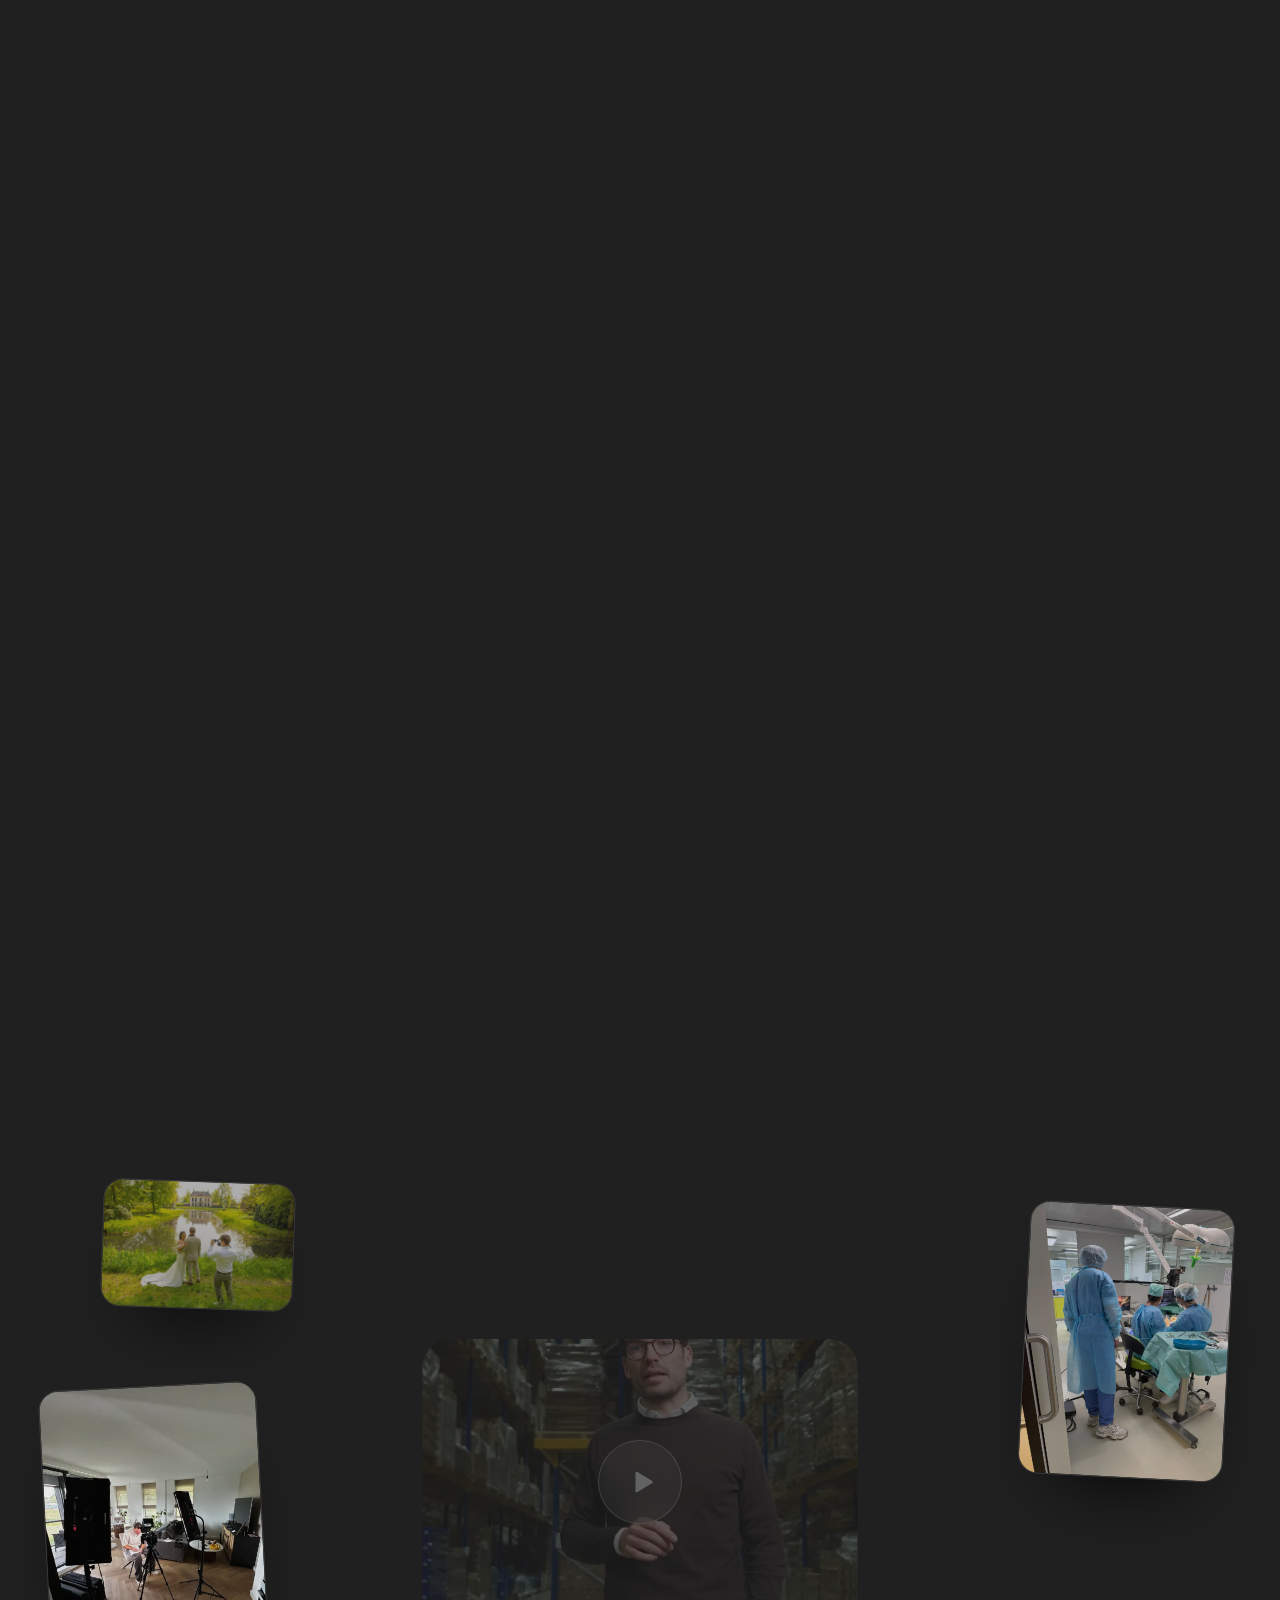
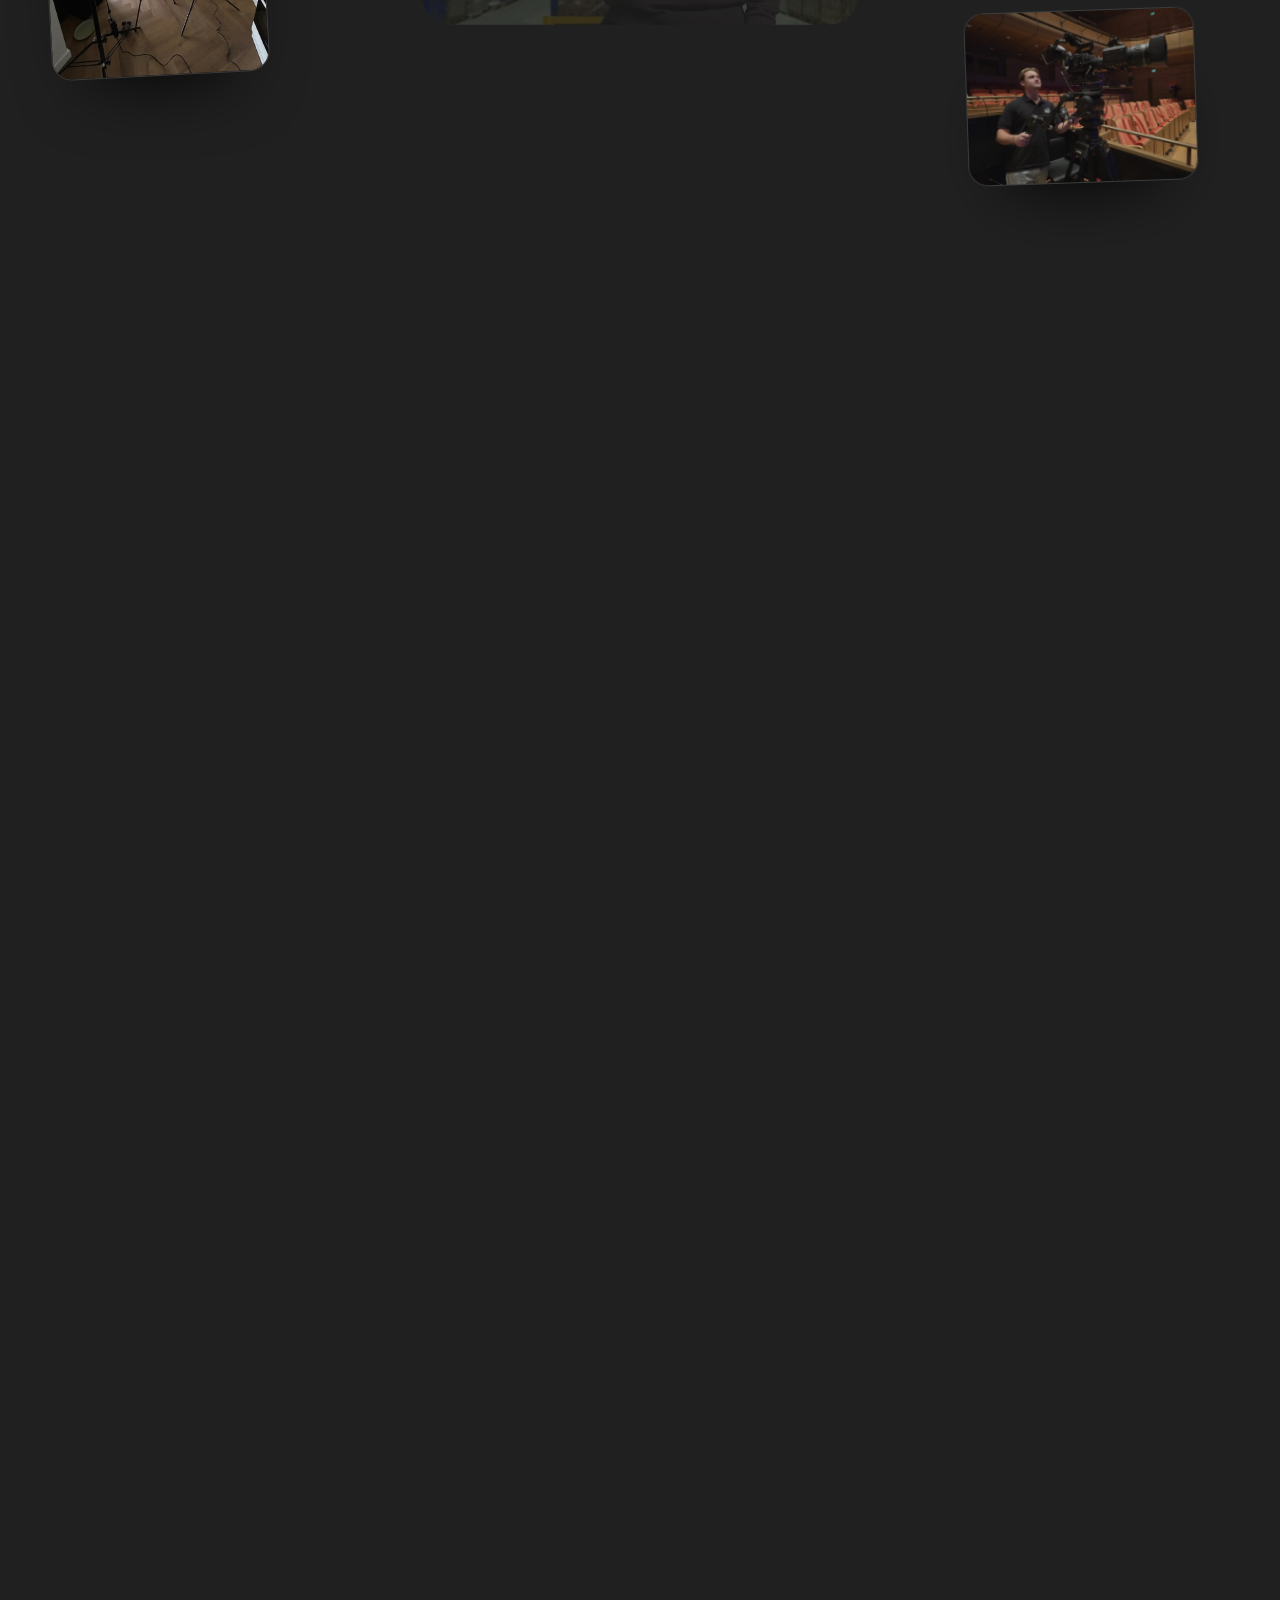
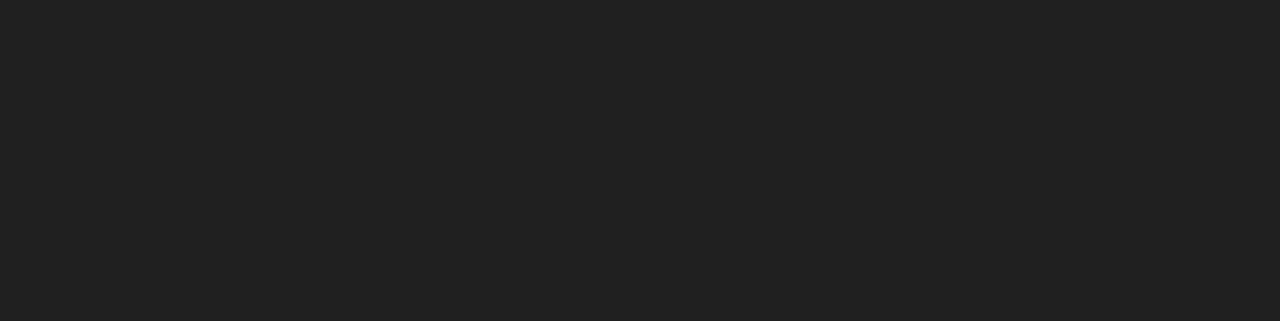
==== commit b197e25d: "Dienstkaarten tonen het eerste beeld van hun eigen video als thumbnail Foto en video delen dezelfde " ====
--- a/index.html
+++ b/index.html
@@ -140,8 +140,8 @@
         </div>
         <div class="reels">
           <article class="reel" data-reel>
-            <button type="button" class="reel__media" data-reel-toggle aria-label="Speel het voorbeeld van wervingsvideo's af">
-              <img src="assets/img/bts/bts-03-sm.webp" srcset="assets/img/bts/bts-03-sm.webp 720w, assets/img/bts/bts-03-lg.webp 1920w" sizes="(min-width: 900px) 30vw, 92vw" alt="" width="720" height="960" loading="lazy" decoding="async" style="object-position: 50% 62%">
+            <button type="button" class="reel__media" data-reel-toggle style="--pos: 66% 50%" aria-label="Speel het voorbeeld van wervingsvideo's af">
+              <img src="assets/img/work/dienst-werving-poster.webp" alt="" width="1280" height="720" loading="lazy" decoding="async">
               <!-- Speelt alleen af bij hover of tik; laadt pas op dat moment -->
               <video data-src="assets/video/dienst-werving.mp4" muted loop playsinline preload="none" tabindex="-1"></video>
             </button>
@@ -155,8 +155,8 @@
             </div>
           </article>
           <article class="reel" data-reel>
-            <button type="button" class="reel__media" data-reel-toggle aria-label="Speel het voorbeeld van info- en instructievideo's af">
-              <img src="assets/img/bts/bts-06-sm.webp" srcset="assets/img/bts/bts-06-sm.webp 720w, assets/img/bts/bts-06-lg.webp 1920w" sizes="(min-width: 900px) 30vw, 92vw" alt="" width="720" height="960" loading="lazy" decoding="async" style="object-position: 50% 30%">
+            <button type="button" class="reel__media" data-reel-toggle style="--pos: 52% 50%" aria-label="Speel het voorbeeld van info- en instructievideo's af">
+              <img src="assets/img/work/dienst-instructie-poster.webp" alt="" width="1280" height="720" loading="lazy" decoding="async">
               <!-- Speelt alleen af bij hover of tik; laadt pas op dat moment -->
               <video data-src="assets/video/dienst-instructie.mp4" muted loop playsinline preload="none" tabindex="-1"></video>
             </button>
@@ -170,8 +170,8 @@
             </div>
           </article>
           <article class="reel" data-reel>
-            <button type="button" class="reel__media" data-reel-toggle aria-label="Speel het voorbeeld van recruitment advertenties af">
-              <img src="assets/img/work/mileway-poster-sm.webp" srcset="assets/img/work/mileway-poster-sm.webp 720w, assets/img/work/mileway-poster-lg.webp 1280w" sizes="(min-width: 900px) 30vw, 92vw" alt="" width="720" height="405" loading="lazy" decoding="async" style="object-position: 52% 50%">
+            <button type="button" class="reel__media" data-reel-toggle style="--pos: 42% 50%" aria-label="Speel het voorbeeld van recruitment advertenties af">
+              <img src="assets/img/work/dienst-advertenties-poster.webp" alt="" width="1280" height="720" loading="lazy" decoding="async">
               <!-- Speelt alleen af bij hover of tik; laadt pas op dat moment -->
               <video data-src="assets/video/dienst-advertenties.mp4" muted loop playsinline preload="none" tabindex="-1"></video>
             </button>
--- a/assets/css/home.css
+++ b/assets/css/home.css
@@ -114,6 +114,7 @@
   width: 100%;
   height: 100%;
   object-fit: cover;
+  object-position: var(--pos, 50% 50%);
 }
 
 .reel__media img {
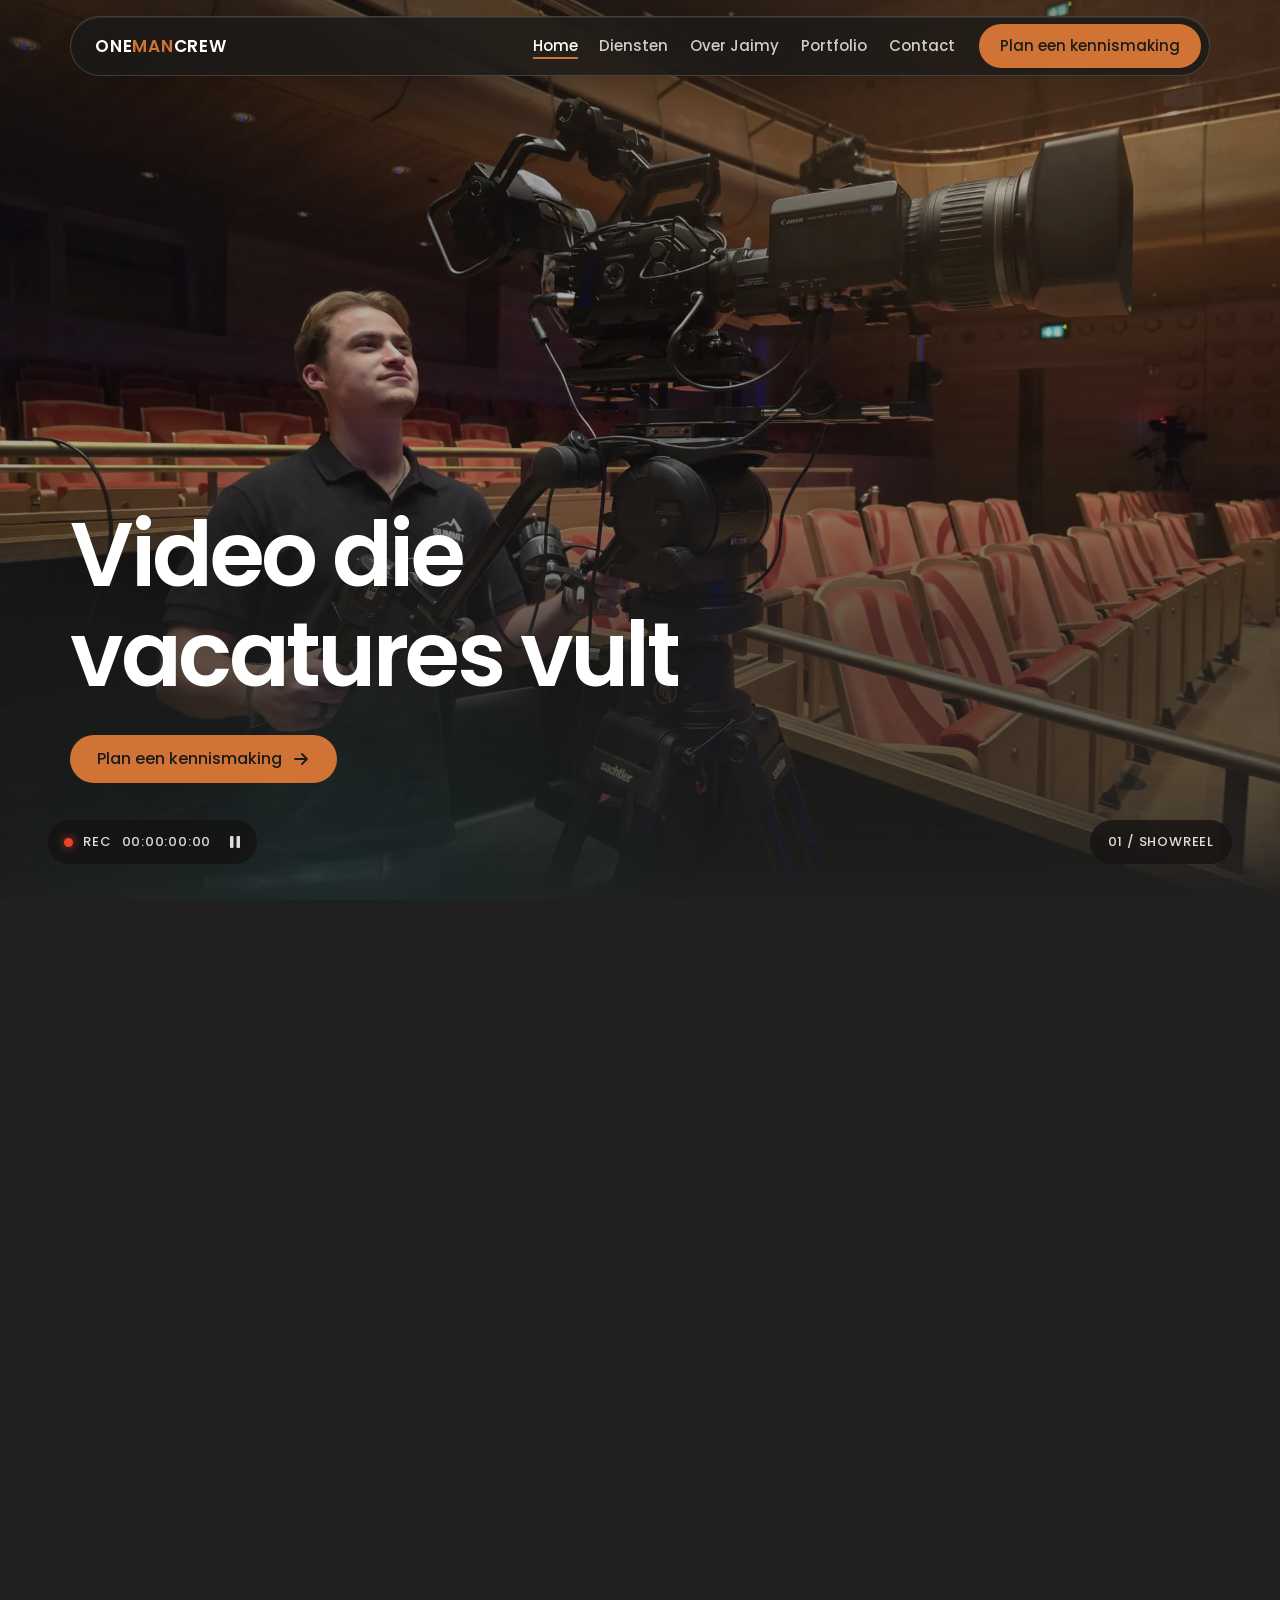
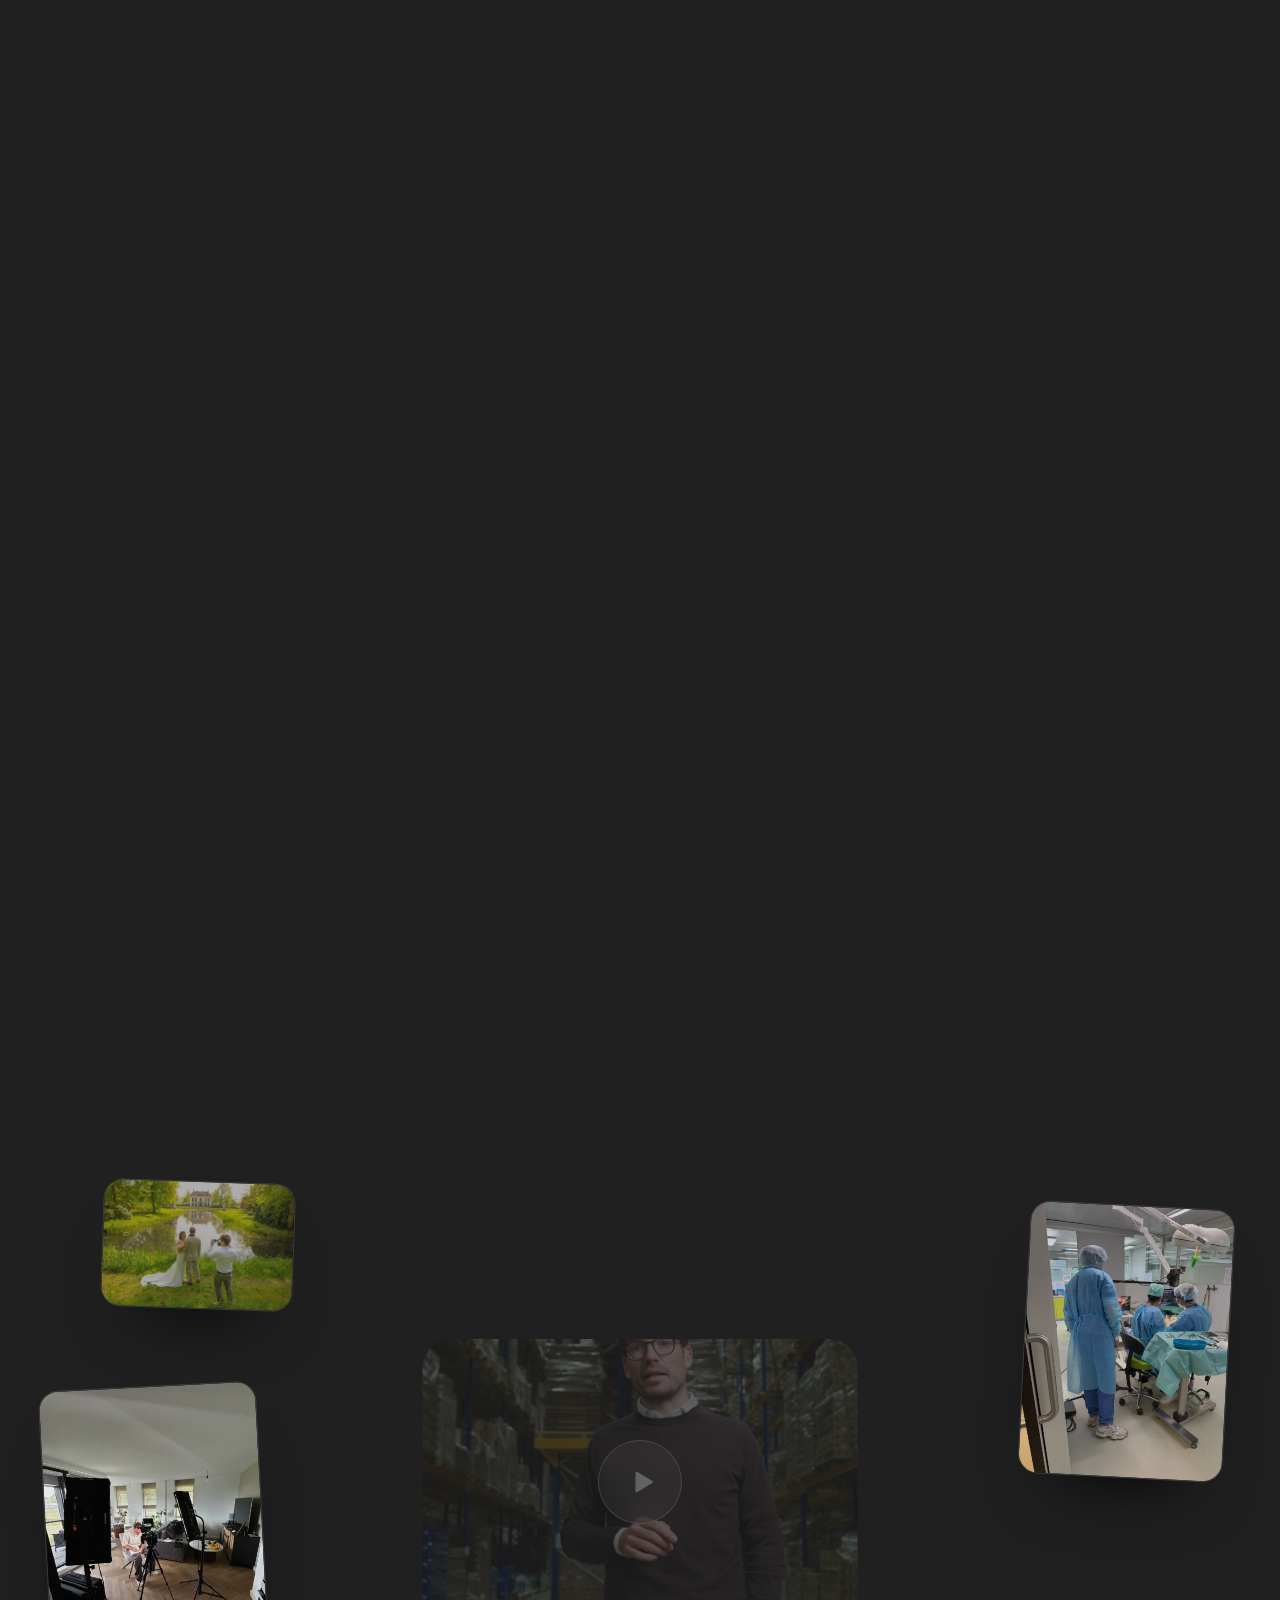
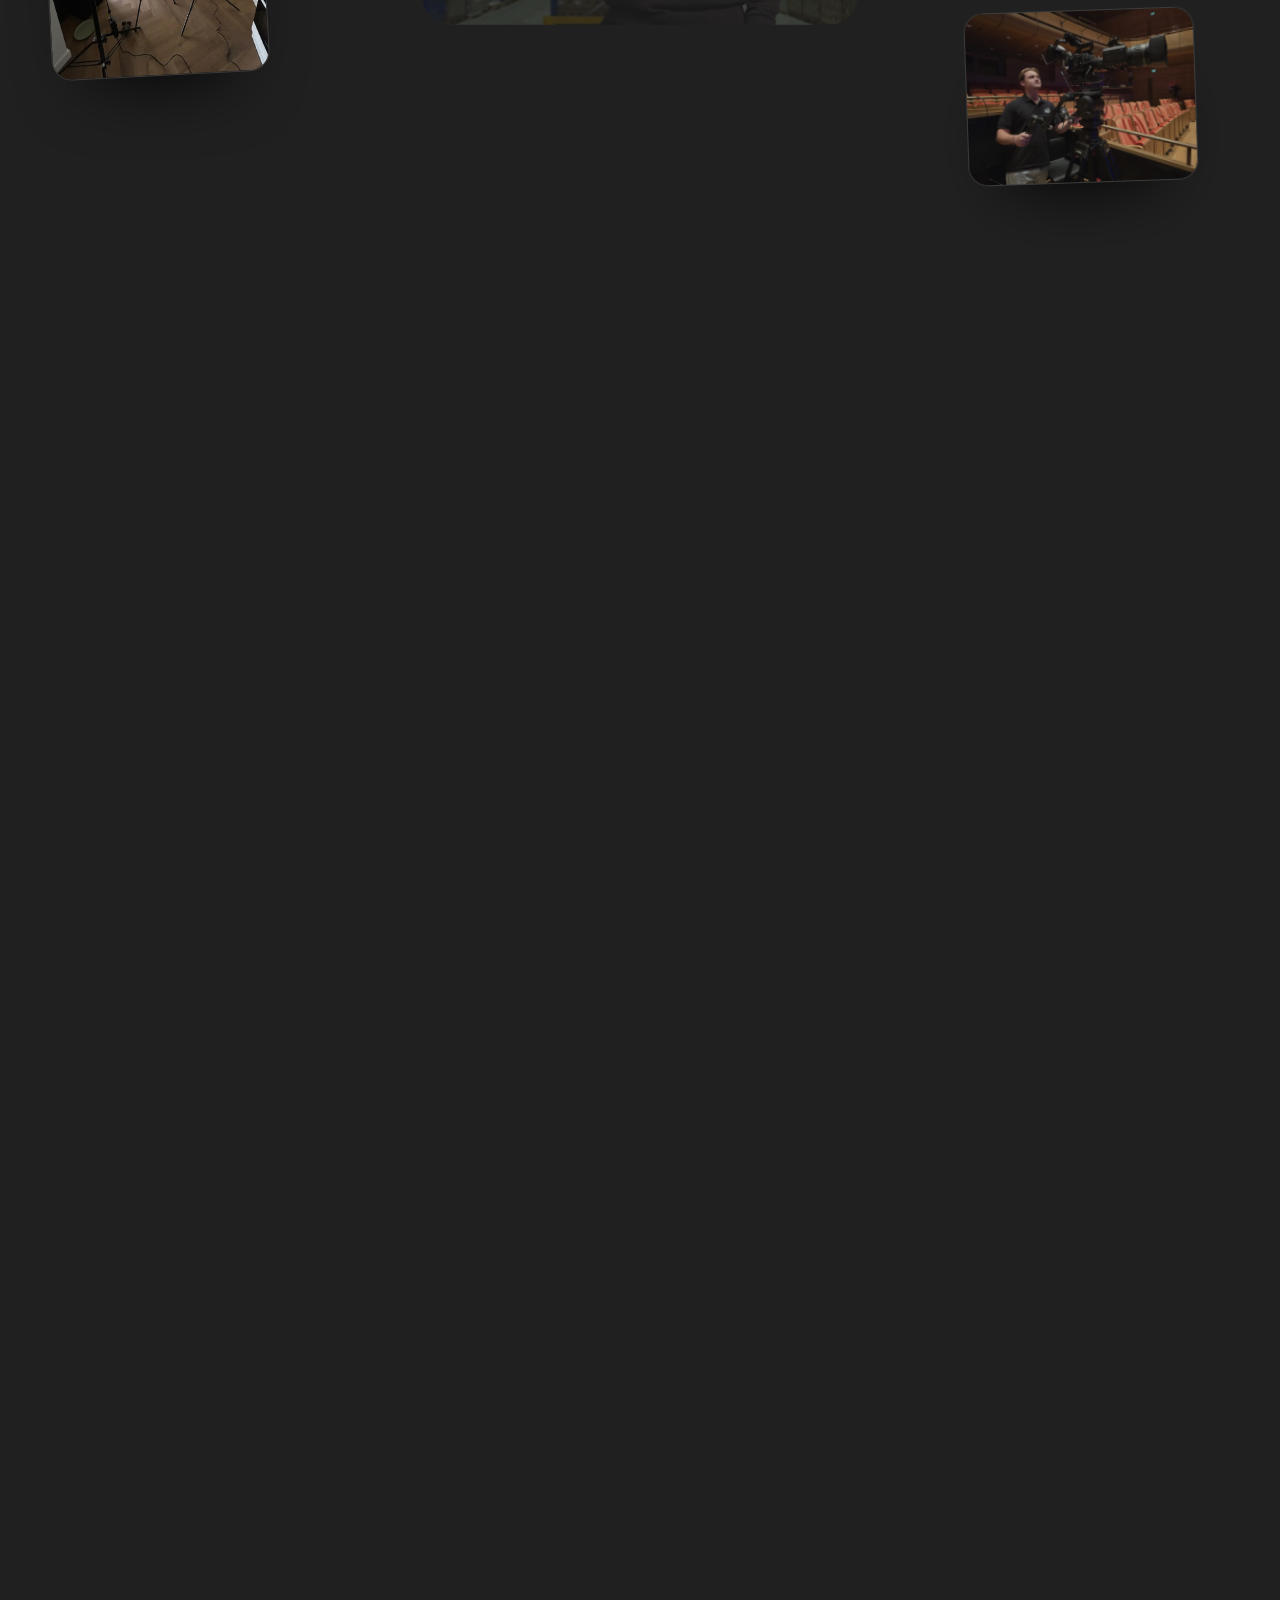
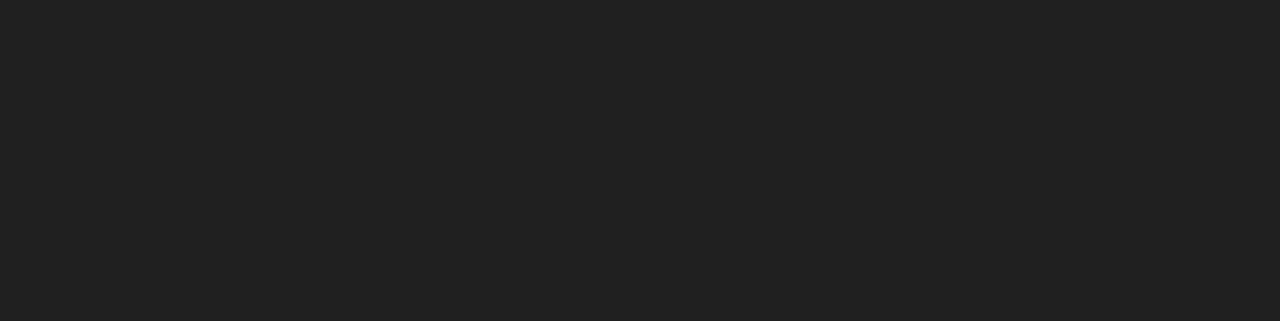
==== commit 0eb0f85a: "Dienstkaarten: thumbnails op gekozen momenten (4 s, 7,19 s, 5 s) De video start de eerste keer op he" ====
--- a/index.html
+++ b/index.html
@@ -140,10 +140,10 @@
         </div>
         <div class="reels">
           <article class="reel" data-reel>
-            <button type="button" class="reel__media" data-reel-toggle style="--pos: 66% 50%" aria-label="Speel het voorbeeld van wervingsvideo's af">
+            <button type="button" class="reel__media" data-reel-toggle style="--pos: 50% 50%" aria-label="Speel het voorbeeld van wervingsvideo's af">
               <img src="assets/img/work/dienst-werving-poster.webp" alt="" width="1280" height="720" loading="lazy" decoding="async">
               <!-- Speelt alleen af bij hover of tik; laadt pas op dat moment -->
-              <video data-src="assets/video/dienst-werving.mp4" muted loop playsinline preload="none" tabindex="-1"></video>
+              <video data-src="assets/video/dienst-werving.mp4" data-start="7.19" muted loop playsinline preload="none" tabindex="-1"></video>
             </button>
             <span class="rec reel__rec" aria-hidden="true"><span class="rec__dot"></span>REC</span>
             <div class="reel__info">
@@ -155,10 +155,10 @@
             </div>
           </article>
           <article class="reel" data-reel>
-            <button type="button" class="reel__media" data-reel-toggle style="--pos: 52% 50%" aria-label="Speel het voorbeeld van info- en instructievideo's af">
+            <button type="button" class="reel__media" data-reel-toggle style="--pos: 47% 50%" aria-label="Speel het voorbeeld van info- en instructievideo's af">
               <img src="assets/img/work/dienst-instructie-poster.webp" alt="" width="1280" height="720" loading="lazy" decoding="async">
               <!-- Speelt alleen af bij hover of tik; laadt pas op dat moment -->
-              <video data-src="assets/video/dienst-instructie.mp4" muted loop playsinline preload="none" tabindex="-1"></video>
+              <video data-src="assets/video/dienst-instructie.mp4" data-start="4" muted loop playsinline preload="none" tabindex="-1"></video>
             </button>
             <span class="rec reel__rec" aria-hidden="true"><span class="rec__dot"></span>REC</span>
             <div class="reel__info">
@@ -170,10 +170,10 @@
             </div>
           </article>
           <article class="reel" data-reel>
-            <button type="button" class="reel__media" data-reel-toggle style="--pos: 42% 50%" aria-label="Speel het voorbeeld van recruitment advertenties af">
+            <button type="button" class="reel__media" data-reel-toggle style="--pos: 50% 50%" aria-label="Speel het voorbeeld van recruitment advertenties af">
               <img src="assets/img/work/dienst-advertenties-poster.webp" alt="" width="1280" height="720" loading="lazy" decoding="async">
               <!-- Speelt alleen af bij hover of tik; laadt pas op dat moment -->
-              <video data-src="assets/video/dienst-advertenties.mp4" muted loop playsinline preload="none" tabindex="-1"></video>
+              <video data-src="assets/video/dienst-advertenties.mp4" data-start="5" muted loop playsinline preload="none" tabindex="-1"></video>
             </button>
             <span class="rec reel__rec" aria-hidden="true"><span class="rec__dot"></span>REC</span>
             <div class="reel__info">
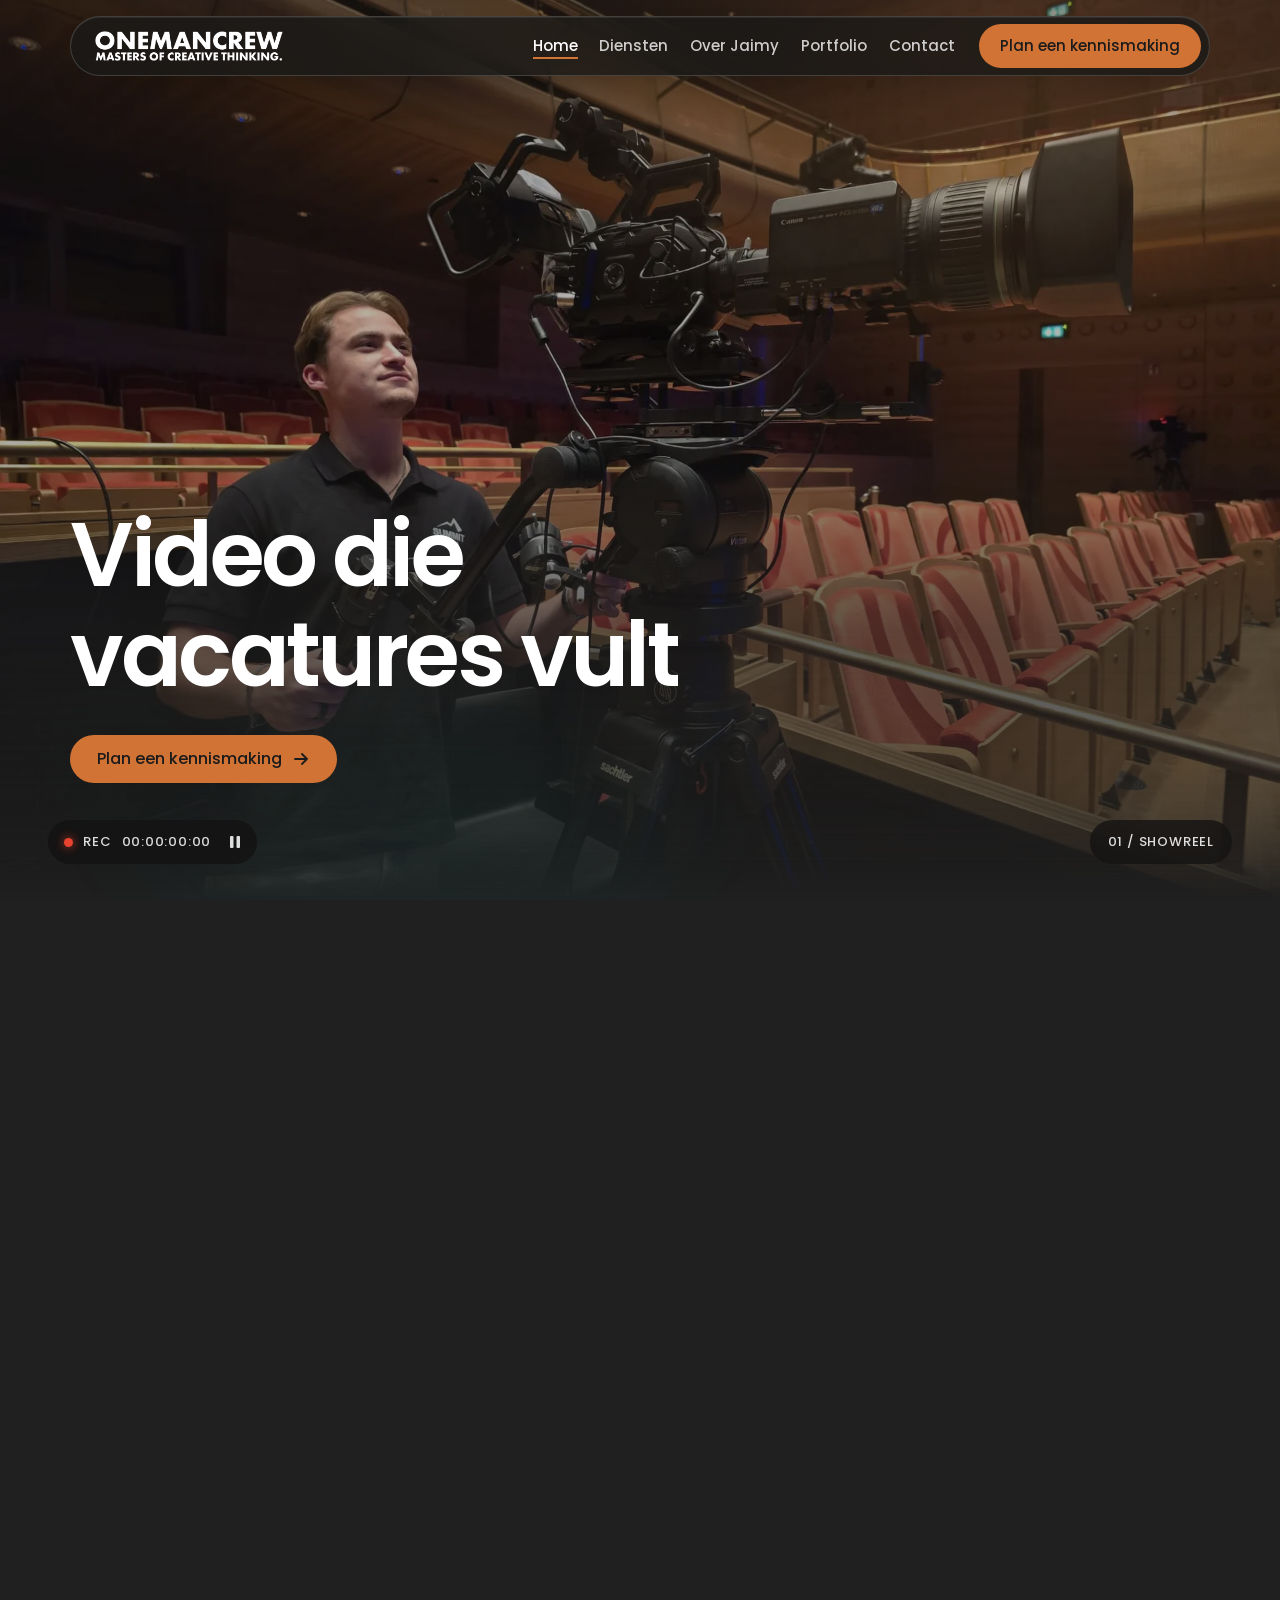
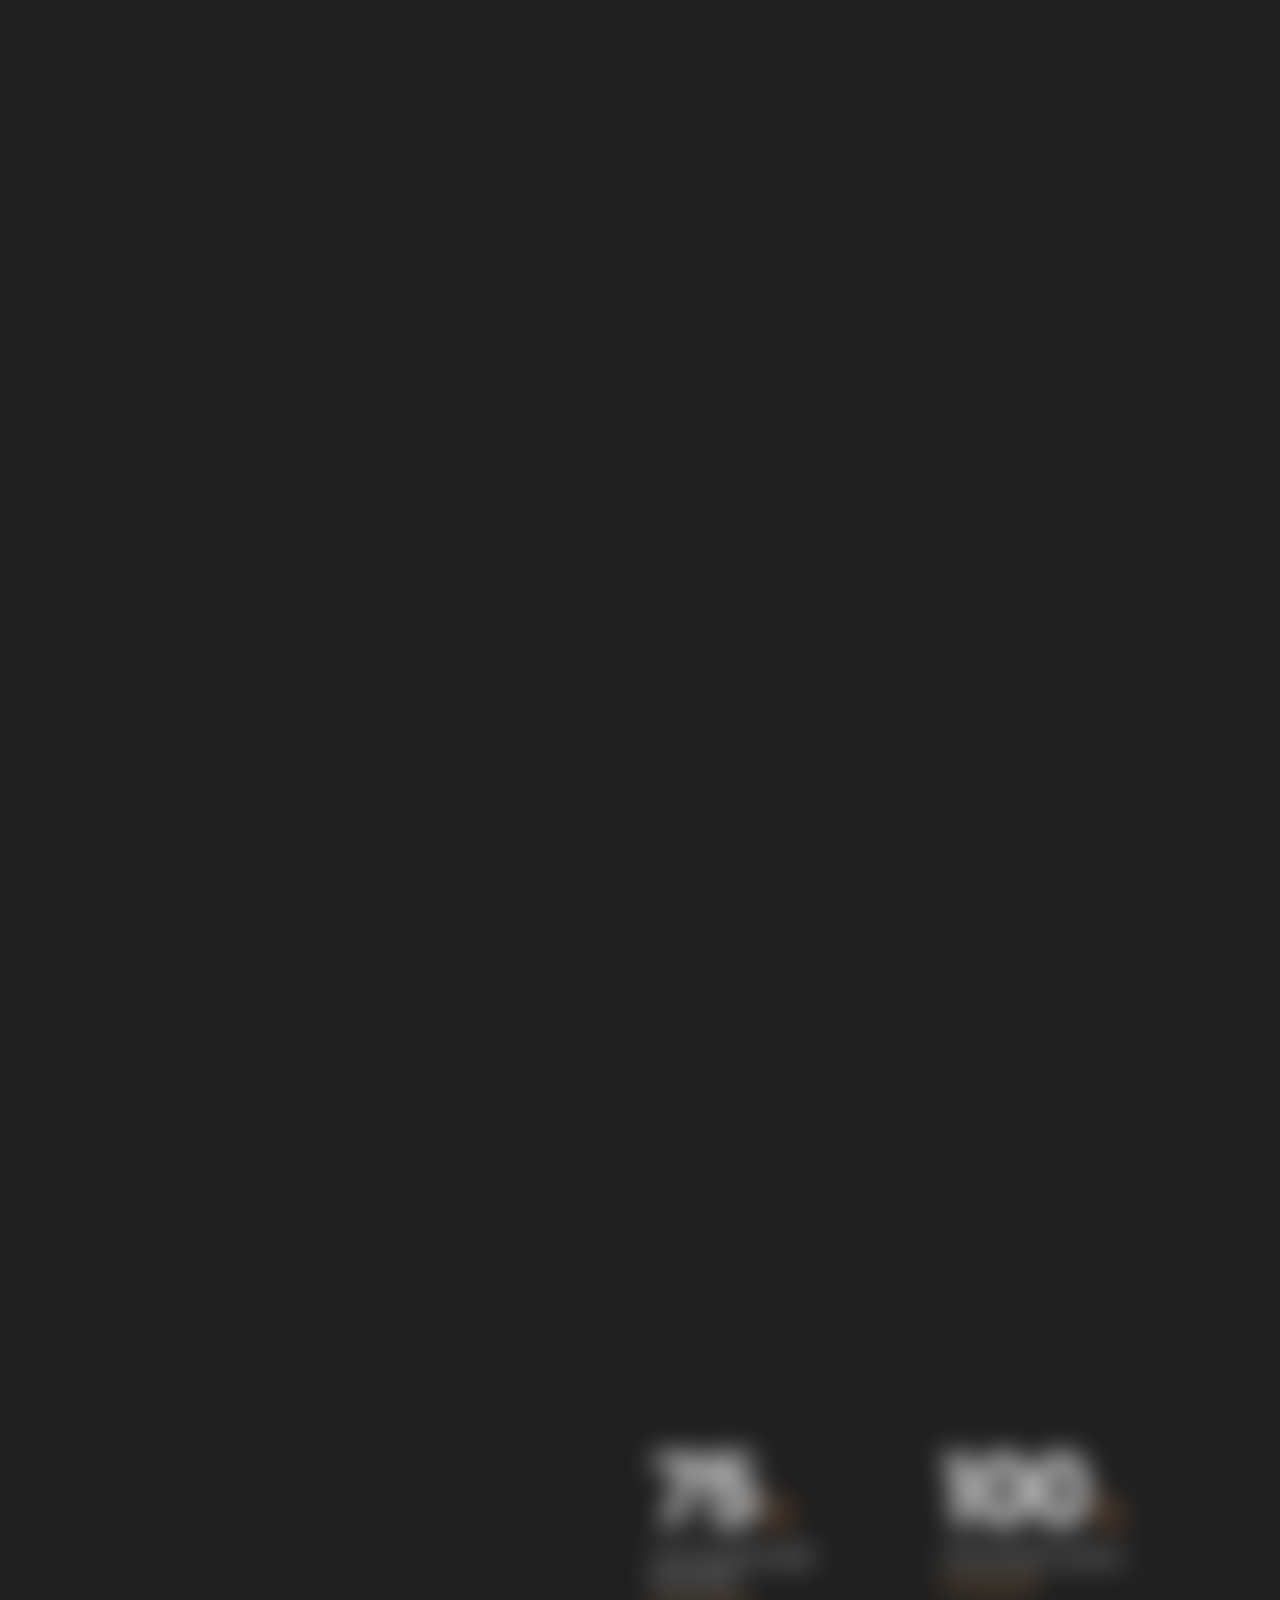
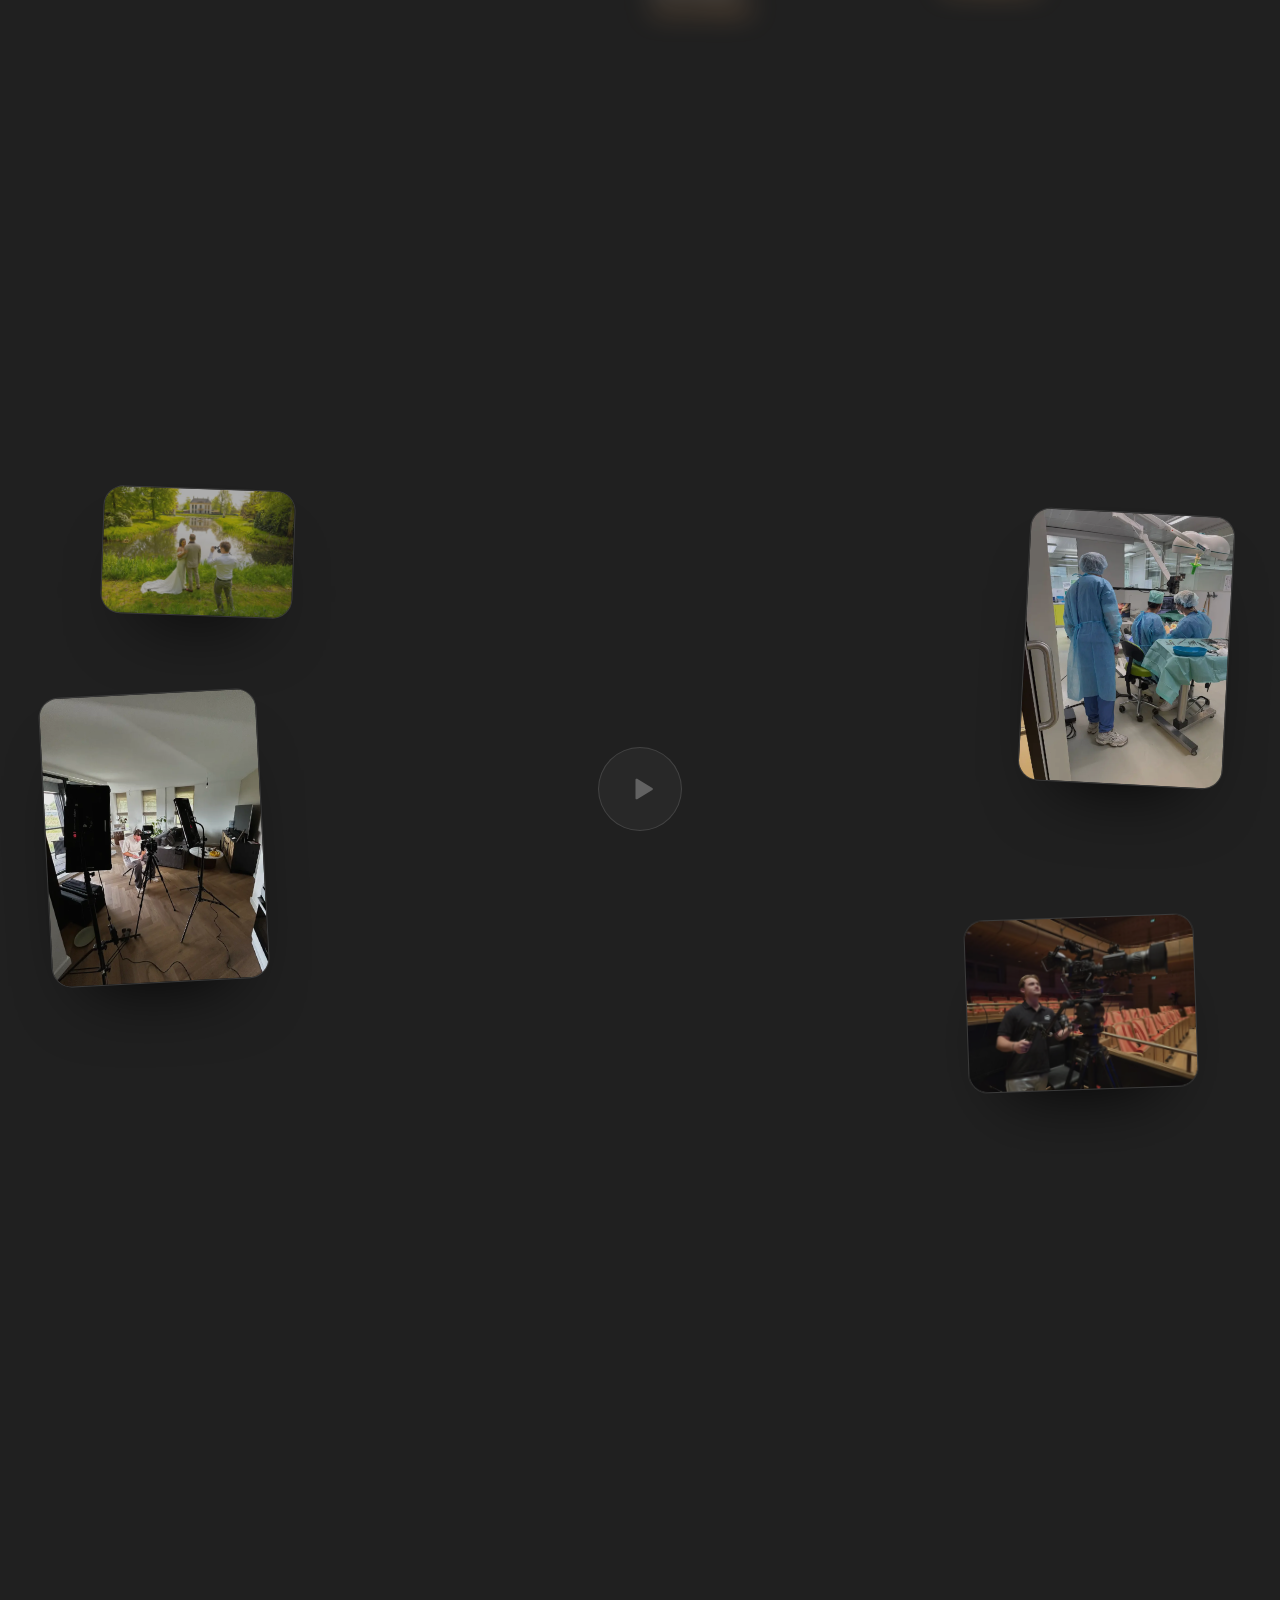
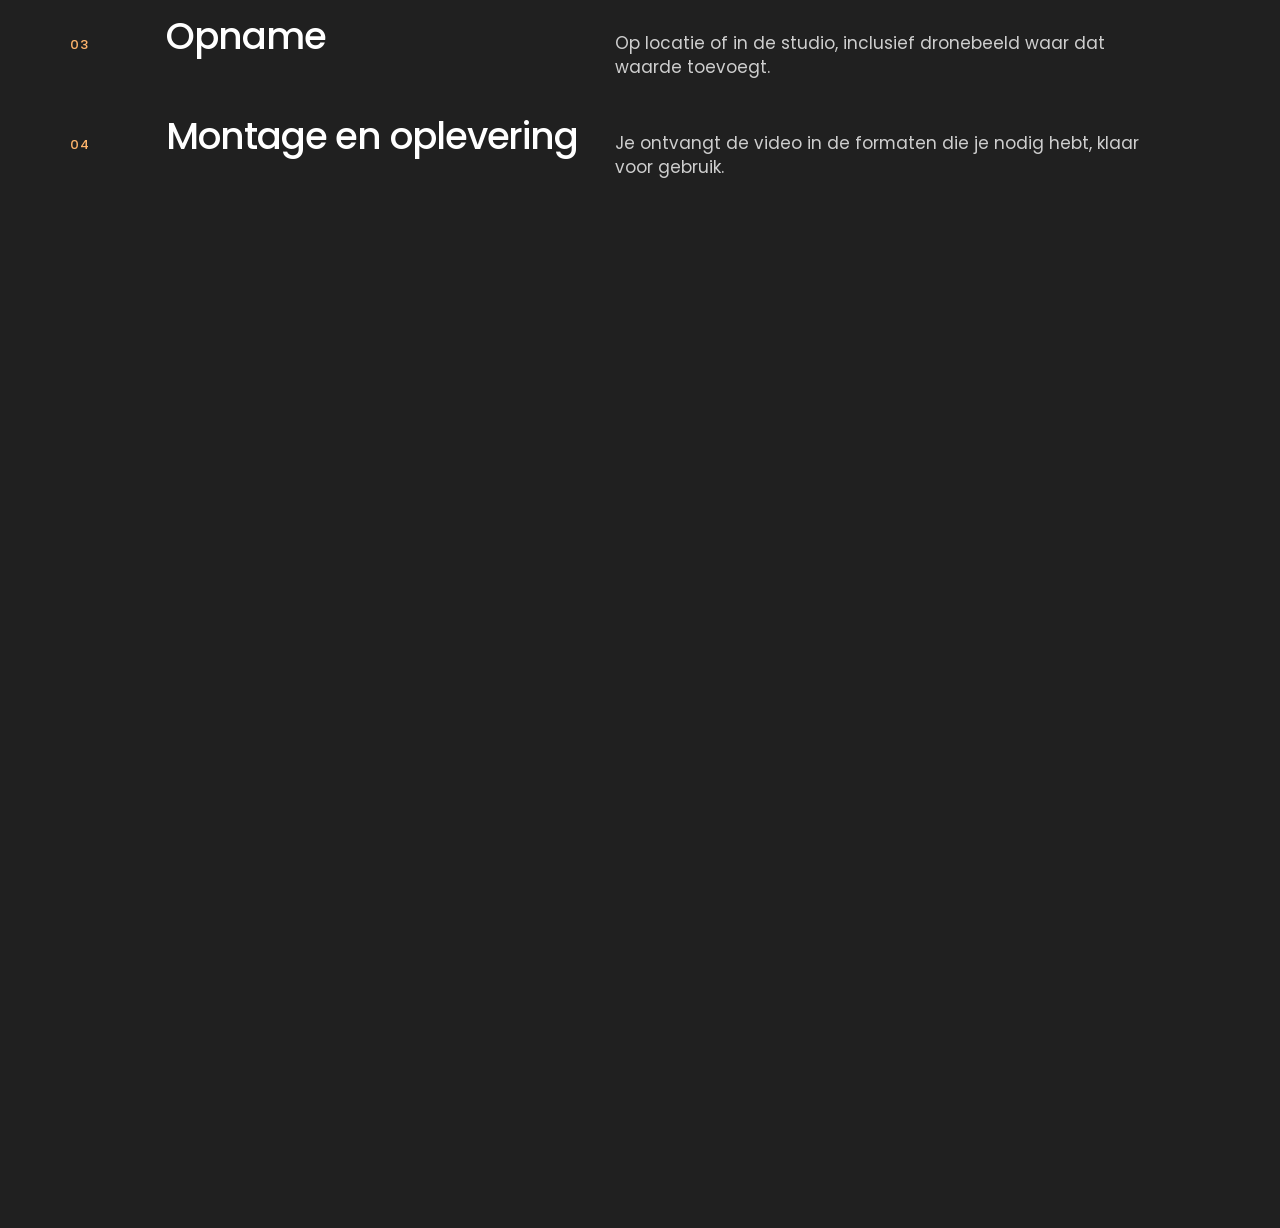
==== commit c64ab68c: "Documentaire toegevoegd, officieel logo, schone adressen en scherpere thumbnails - Nieuwe sectie op " ====
--- a/index.html
+++ b/index.html
@@ -62,17 +62,17 @@
 
   <header class="nav" data-nav>
     <div class="nav__pill">
-      <a class="wordmark" href="index.html" aria-label="ONEMANCREW, naar de homepage">ONE<span>MAN</span>CREW</a>
+      <a class="wordmark" href="./" aria-label="ONEMANCREW, naar de homepage"><img src="assets/img/onemancrew-logo.webp" alt="" width="720" height="115"></a>
       <nav class="nav__links" aria-label="Hoofdnavigatie">
         <ul>
-          <li><a href="index.html" aria-current="page">Home</a></li>
+          <li><a href="./" aria-current="page">Home</a></li>
           <li><a href="#aanbod">Diensten</a></li>
-          <li><a href="over-ons.html">Over Jaimy</a></li>
-          <li><a href="portfolio.html">Portfolio</a></li>
-          <li><a href="contact.html">Contact</a></li>
+          <li><a href="over-ons">Over Jaimy</a></li>
+          <li><a href="portfolio">Portfolio</a></li>
+          <li><a href="contact">Contact</a></li>
         </ul>
       </nav>
-      <a class="btn btn--primary btn--sm nav__cta" href="contact.html">Plan een kennismaking</a>
+      <a class="btn btn--primary btn--sm nav__cta" href="contact">Plan een kennismaking</a>
       <button type="button" class="nav__toggle" data-menu-toggle aria-expanded="false" aria-controls="menu" aria-label="Menu openen">
         <span></span><span></span>
       </button>
@@ -82,15 +82,15 @@
   <div class="menu" id="menu" data-menu data-lenis-prevent hidden>
     <nav aria-label="Mobiele navigatie">
       <ul class="menu__list">
-        <li><a href="index.html" aria-current="page">Home</a></li>
+        <li><a href="./" aria-current="page">Home</a></li>
         <li><a href="#aanbod">Diensten</a></li>
-        <li><a href="over-ons.html">Over Jaimy</a></li>
-        <li><a href="portfolio.html">Portfolio</a></li>
-        <li><a href="contact.html">Contact</a></li>
+        <li><a href="over-ons">Over Jaimy</a></li>
+        <li><a href="portfolio">Portfolio</a></li>
+        <li><a href="contact">Contact</a></li>
       </ul>
     </nav>
     <div class="menu__foot">
-      <a class="btn btn--primary" href="contact.html">Plan een kennismaking</a>
+      <a class="btn btn--primary" href="contact">Plan een kennismaking</a>
       <a class="menu__contact" href="tel:+31624623857">+31 6 24623857</a>
       <a class="menu__contact" href="mailto:contact@onemancrew.nl">contact@onemancrew.nl</a>
     </div>
@@ -124,7 +124,7 @@
       <div class="hero__shade" aria-hidden="true"></div>
       <div class="wrap take-hero__inner">
         <h1 id="hero-heading"><span class="line"><span>Video die</span></span> <span class="line"><span>vacatures vult</span></span></h1>
-        <a class="btn btn--primary take-hero__cta" href="contact.html">Plan een kennismaking
+        <a class="btn btn--primary take-hero__cta" href="contact">Plan een kennismaking
           <svg class="arrow" viewBox="0 0 18 18" fill="none" stroke="currentColor" stroke-width="1.8" stroke-linecap="round" stroke-linejoin="round" aria-hidden="true"><path d="M3 9h12M10 4l5 5-5 5"/></svg>
         </a>
       </div>
@@ -141,7 +141,7 @@
         <div class="reels">
           <article class="reel" data-reel>
             <button type="button" class="reel__media" data-reel-toggle style="--pos: 50% 50%" aria-label="Speel het voorbeeld van wervingsvideo's af">
-              <img src="assets/img/work/dienst-werving-poster.webp" alt="" width="1280" height="720" loading="lazy" decoding="async">
+              <img src="assets/img/work/dienst-werving-poster.webp" alt="" width="1592" height="887" loading="lazy" decoding="async">
               <!-- Speelt alleen af bij hover of tik; laadt pas op dat moment -->
               <video data-src="assets/video/dienst-werving.mp4" data-start="7.19" muted loop playsinline preload="none" tabindex="-1"></video>
             </button>
@@ -149,14 +149,14 @@
             <div class="reel__info">
               <h3>Wervingsvideo's</h3>
               <p>Echt, zonder acteurs</p>
-              <a class="reel__link" href="portfolio.html?filter=werving" aria-label="Bekijk voorbeelden van wervingsvideo's">Bekijk voorbeelden
+              <a class="reel__link" href="portfolio?filter=werving" aria-label="Bekijk voorbeelden van wervingsvideo's">Bekijk voorbeelden
                 <svg class="arrow" viewBox="0 0 18 18" fill="none" stroke="currentColor" stroke-width="1.8" stroke-linecap="round" stroke-linejoin="round" aria-hidden="true"><path d="M3 9h12M10 4l5 5-5 5"/></svg>
               </a>
             </div>
           </article>
           <article class="reel" data-reel>
             <button type="button" class="reel__media" data-reel-toggle style="--pos: 47% 50%" aria-label="Speel het voorbeeld van info- en instructievideo's af">
-              <img src="assets/img/work/dienst-instructie-poster.webp" alt="" width="1280" height="720" loading="lazy" decoding="async">
+              <img src="assets/img/work/dienst-instructie-poster.webp" alt="" width="1595" height="891" loading="lazy" decoding="async">
               <!-- Speelt alleen af bij hover of tik; laadt pas op dat moment -->
               <video data-src="assets/video/dienst-instructie.mp4" data-start="4" muted loop playsinline preload="none" tabindex="-1"></video>
             </button>
@@ -164,14 +164,14 @@
             <div class="reel__info">
               <h3>Info- en instructievideo's</h3>
               <p>Eén keer uitleggen</p>
-              <a class="reel__link" href="portfolio.html?filter=info" aria-label="Bekijk voorbeelden van info- en instructievideo's">Bekijk voorbeelden
+              <a class="reel__link" href="portfolio?filter=info" aria-label="Bekijk voorbeelden van info- en instructievideo's">Bekijk voorbeelden
                 <svg class="arrow" viewBox="0 0 18 18" fill="none" stroke="currentColor" stroke-width="1.8" stroke-linecap="round" stroke-linejoin="round" aria-hidden="true"><path d="M3 9h12M10 4l5 5-5 5"/></svg>
               </a>
             </div>
           </article>
           <article class="reel" data-reel>
             <button type="button" class="reel__media" data-reel-toggle style="--pos: 50% 50%" aria-label="Speel het voorbeeld van recruitment advertenties af">
-              <img src="assets/img/work/dienst-advertenties-poster.webp" alt="" width="1280" height="720" loading="lazy" decoding="async">
+              <img src="assets/img/work/dienst-advertenties-poster.webp" alt="" width="1593" height="890" loading="lazy" decoding="async">
               <!-- Speelt alleen af bij hover of tik; laadt pas op dat moment -->
               <video data-src="assets/video/dienst-advertenties.mp4" data-start="5" muted loop playsinline preload="none" tabindex="-1"></video>
             </button>
@@ -179,7 +179,7 @@
             <div class="reel__info">
               <h3>Recruitment advertenties</h3>
               <p>Opvallen op social</p>
-              <a class="reel__link" href="portfolio.html?filter=advertenties" aria-label="Bekijk voorbeelden van recruitment advertenties">Bekijk voorbeelden
+              <a class="reel__link" href="portfolio?filter=advertenties" aria-label="Bekijk voorbeelden van recruitment advertenties">Bekijk voorbeelden
                 <svg class="arrow" viewBox="0 0 18 18" fill="none" stroke="currentColor" stroke-width="1.8" stroke-linecap="round" stroke-linejoin="round" aria-hidden="true"><path d="M3 9h12M10 4l5 5-5 5"/></svg>
               </a>
             </div>
@@ -188,7 +188,48 @@
       </div>
     </section>
 
-    <!-- 03 RESULTAAT: problemen en resultaten in één rij met grote cijfers -->
+    <!-- 03 DOCUMENTAIRE: YouTube-video. De speler van YouTube laadt pas na een klik op afspelen;
+         tot die tijd staat alleen de thumbnail er (snel, en YouTube plaatst nog geen cookies). -->
+    <section class="scene" id="documentaire" data-scene="Documentaire" aria-labelledby="docu-heading">
+      <div class="wrap">
+        <div class="scene__head scene__head--row">
+          <div>
+            <h2 id="docu-heading">TESSURVIVESEPSIS</h2>
+            <p class="lead">Documentaire over Tess Willemse en haar behandeling in Australië na sepsis.</p>
+          </div>
+          <div class="btn-row">
+            <a class="btn btn--secondary" href="https://youtu.be/fIsMEhKlXpw" target="_blank" rel="noopener noreferrer">Bekijk op YouTube</a>
+          </div>
+        </div>
+        <div class="docu-stage">
+          <div class="player" data-youtube="fIsMEhKlXpw" data-title="TESSURVIVESEPSIS, documentaire">
+            <img class="player__poster" src="assets/img/work/tess-poster.webp" alt="" width="1600" height="781" loading="lazy" decoding="async">
+            <button type="button" class="player__play" data-youtube-play aria-label="Speel de documentaire TESSURVIVESEPSIS af">
+              <span class="player__disc"><svg viewBox="0 0 24 24" fill="currentColor" aria-hidden="true"><path d="M6 3.5v17a1 1 0 0 0 1.5.9l14-8.5a1 1 0 0 0 0-1.8l-14-8.5A1 1 0 0 0 6 3.5z"/></svg></span>
+            </button>
+          </div>
+        </div>
+        <details class="more">
+          <summary class="more__toggle"><span class="more__closed">Lees meer</span><span class="more__open">Lees minder</span></summary>
+          <div class="more__body more__body--story">
+            <div class="credits">
+              <p><span>Gemaakt door</span> Jaimy van der Meer</p>
+              <p><span>In samenwerking met</span> Rob Prass - Angelica Baltus</p>
+              <p><span>Met ondersteuning van</span> Suzan Verkaart</p>
+              <p><span>Featuring</span> Tess Willemse, Liz Willemse, Mieke Willemse en Sanne Uittenbogaard.</p>
+            </div>
+            <div class="story-text">
+              <p>Castricum - De 21-jarige Tess Willemse lijdt aan het Post-Sepsis Syndroom, een verzameling klachten die mensen kunnen krijgen na een ernstige bloedvergiftiging (sepsis). Ook als de infectie is overwonnen, blijven zij vaak lange tijd met gezondheidsproblemen zitten. Vorig jaar werd een crowdfunding gestart voor de behandeling van Tess in Australië. Die is inmiddels geslaagd. Belangstellenden kunnen het resultaat van de afgelopen maanden zien in een documentaire die op 19 maart in het Corso theater wordt vertoond.</p>
+              <p>Deze krant besteedde vorig jaar verschillende keren aandacht aan de ziekte van Tess. Met de opbrengst van de crowdfundingsactie is zij begin september vorig jaar afgereisd naar Australië, omdat zij alleen daar kon worden behandeld aan het Post Sepsis Syndroom. Zij kwam eind november terug. Tijdens haar verblijf werd Tess al die tijd vergezeld door haar moeder. Daarnaast wisselden haar vader, opa en tante elkaar af. Ze vertelt hoe het nu met haar gaat: „Het was een hele bijzondere en helpende therapie. Het heeft er onder andere voor gezorgd dat ik mij niet meer steeds zo ziek voel na een kleine activiteit. In feite hebben ze mijn zenuwstelsel gereset door middel van oefeningen, waarbij de blokkades in je lichaam worden geactiveerd om vervolgens te kalmeren. Die oefeningen doe ik op een fitnessapparaat met weinig tegengewicht, maar het voelt als heel zwaar.</p>
+              <p>Ik doe deze oefeningen nu vijf keer per week bij Personal Gym die daarvoor een speciale ruimte beschikbaar heeft gesteld. Met de therapie ga ik door in Utrecht, maar ik hou ook contact met mijn therapeut in Australië. Hopelijk heb ik dan in de toekomst meer energie om met de studie NeuroPhysics te starten.”</p>
+              <p>Angélica Baltus, die zich met Suzan Verkaart sterk heeft gemaakt voor de crowdfunding van Tess, laat weten hoe de actie is verlopen: „We zijn in december met de activiteiten gestopt. De teller stond toen op ruim € 55.000,-. In totaal zijn er 1.083 donaties binnengekomen, waar we heel blij mee waren. Dat bedrag was ook hard nodig en is volledig besteed. We willen nu iets terugdoen en hebben een documentaire laten maken die een terugblik laat zien op de periode van Tess voor en tijdens sepsis, het verblijf in Australië en hoe het nu met haar gaat. Onemancrew heeft de documentaire gemaakt, Suzan en ik waren verantwoordelijk voor de productie, onder regie van Rob Prass. We willen met deze docu bereiken dat er meer bekend wordt over sepsis, want dat ontbreekt er nog aan bij deze sluipmoordenaar.”</p>
+            </div>
+          </div>
+        </details>
+      </div>
+    </section>
+
+    <!-- 04 RESULTAAT: problemen en resultaten in één rij met grote cijfers -->
     <section class="scene" id="resultaat" data-scene="Resultaat" aria-labelledby="resultaat-heading">
       <div class="wrap">
         <div class="scene__head">
@@ -242,7 +283,7 @@
       </div>
     </section>
 
-    <!-- 04 WERK: laatste werk. In fase 3 komen hier de zwevende 3D-panelen omheen. -->
+    <!-- 05 WERK: laatste werk. In fase 3 komen hier de zwevende 3D-panelen omheen. -->
     <section class="scene" id="werk" data-scene="Werk" aria-labelledby="werk-heading">
       <div class="wrap">
         <div class="scene__head scene__head--row">
@@ -251,8 +292,8 @@
             <p class="lead">Welkomstvideo voor nieuwe klanten die net zijn begonnen bij Mileway.</p>
           </div>
           <div class="btn-row">
-            <a class="btn btn--secondary" href="portfolio.html#project-05">Bekijk het project</a>
-            <a class="link" href="portfolio.html">Bekijk al het werk</a>
+            <a class="btn btn--secondary" href="portfolio#project-05">Bekijk het project</a>
+            <a class="link" href="portfolio">Bekijk al het werk</a>
           </div>
         </div>
         <div class="work-stage" data-work-stage>
@@ -282,7 +323,7 @@
       </div>
     </section>
 
-    <!-- 05 WERKWIJZE: vier stappen, elk één regel -->
+    <!-- 06 WERKWIJZE: vier stappen, elk één regel -->
     <section class="scene" id="werkwijze" data-scene="Werkwijze" aria-labelledby="werkwijze-heading">
       <div class="wrap">
         <div class="scene__head">
@@ -323,26 +364,25 @@
         <h2>Zie wat video voor jouw bedrijf doet</h2>
         <p class="lead">Plan een vrijblijvende kennismaking en ontdek wat video voor jouw bedrijf kan doen.</p>
         <div class="btn-row">
-          <a class="btn btn--primary" href="contact.html">Plan een kennismaking
+          <a class="btn btn--primary" href="contact">Plan een kennismaking
             <svg class="arrow" viewBox="0 0 18 18" fill="none" stroke="currentColor" stroke-width="1.8" stroke-linecap="round" stroke-linejoin="round" aria-hidden="true"><path d="M3 9h12M10 4l5 5-5 5"/></svg>
           </a>
-          <a class="btn btn--secondary" href="portfolio.html">Bekijk het portfolio</a>
+          <a class="btn btn--secondary" href="portfolio">Bekijk het portfolio</a>
         </div>
       </div>
       <div class="closing__grid">
         <div class="closing__brand">
-          <a class="wordmark" href="index.html" aria-label="ONEMANCREW, naar de homepage">ONE<span>MAN</span>CREW</a>
-          <p class="closing__slogan">Masters of creative thinking.</p>
+          <a class="wordmark" href="./" aria-label="ONEMANCREW, naar de homepage"><img src="assets/img/onemancrew-logo.webp" alt="" width="720" height="115"></a>
           <p class="muted">Video die vacatures sneller vult, onboarding verlicht en kennis vasthoudt. Eenmalig gemaakt, blijvend inzetbaar.</p>
         </div>
         <div>
           <h3>Navigatie</h3>
           <ul class="closing__list">
-            <li><a href="index.html">Home</a></li>
-            <li><a href="index.html#aanbod">Diensten</a></li>
-            <li><a href="over-ons.html">Over Jaimy</a></li>
-            <li><a href="portfolio.html">Portfolio</a></li>
-            <li><a href="contact.html">Contact</a></li>
+            <li><a href="./">Home</a></li>
+            <li><a href="./#aanbod">Diensten</a></li>
+            <li><a href="over-ons">Over Jaimy</a></li>
+            <li><a href="portfolio">Portfolio</a></li>
+            <li><a href="contact">Contact</a></li>
           </ul>
         </div>
         <div>
--- a/assets/css/components.css
+++ b/assets/css/components.css
@@ -14,6 +14,23 @@
 
 .wordmark span {
   color: var(--c-accent);
+}
+
+/* Officieel logo (wit, met slogan) in navigatie en footer */
+.wordmark img {
+  display: block;
+  width: auto;
+  height: 30px;
+}
+
+.closing__brand .wordmark img {
+  height: clamp(46px, 4.8vw, 62px);
+}
+
+@media (max-width: 639px) {
+  .wordmark img {
+    height: 26px;
+  }
 }
 
 /* ---------- Knoppen: één paar ---------- */
--- a/assets/css/home.css
+++ b/assets/css/home.css
@@ -765,3 +765,57 @@
 .take-hero.has-reel .hero__img {
   opacity: 0;
 }
+
+/* ==========================================================================
+   Documentaire (YouTube)
+   ========================================================================== */
+.docu-stage .player {
+  width: min(100%, calc((100svh - 390px) * 16 / 9));
+  min-width: min(100%, 560px);
+  margin-inline: auto;
+}
+
+.docu-stage .player iframe {
+  position: absolute;
+  inset: 0;
+  width: 100%;
+  height: 100%;
+  border: 0;
+}
+
+@media (max-width: 899px) {
+  .docu-stage .player {
+    width: 100%;
+    min-width: 0;
+  }
+}
+
+.more__body--story {
+  grid-template-columns: minmax(0, 4fr) minmax(0, 8fr);
+}
+
+.credits {
+  display: grid;
+  gap: var(--s-4);
+  align-content: start;
+}
+
+.credits span {
+  display: block;
+  font-size: var(--t-label);
+  font-weight: 500;
+  color: var(--c-amber);
+}
+
+.story-text {
+  display: grid;
+  gap: var(--s-4);
+  color: var(--c-ink-soft);
+  max-width: 44rem;
+}
+
+@media (max-width: 899px) {
+  .more__body--story {
+    grid-template-columns: 1fr;
+  }
+}
